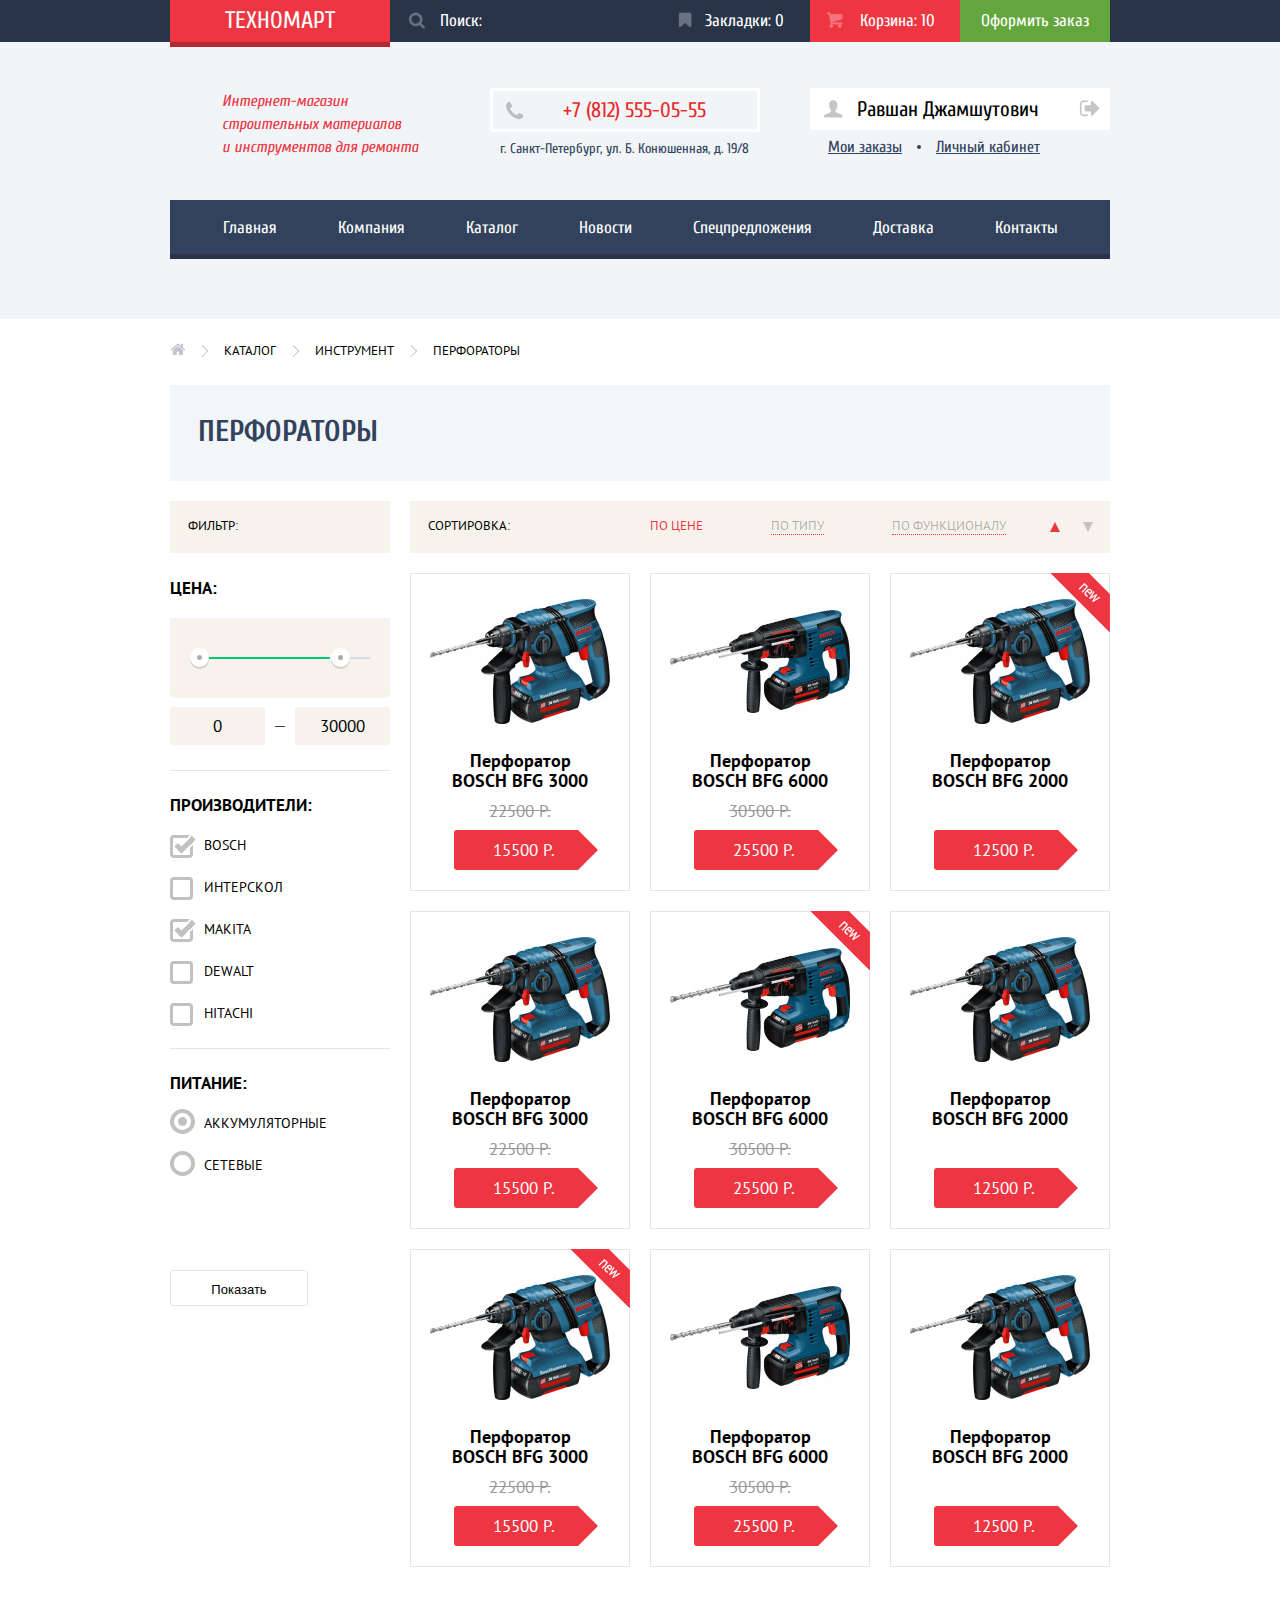
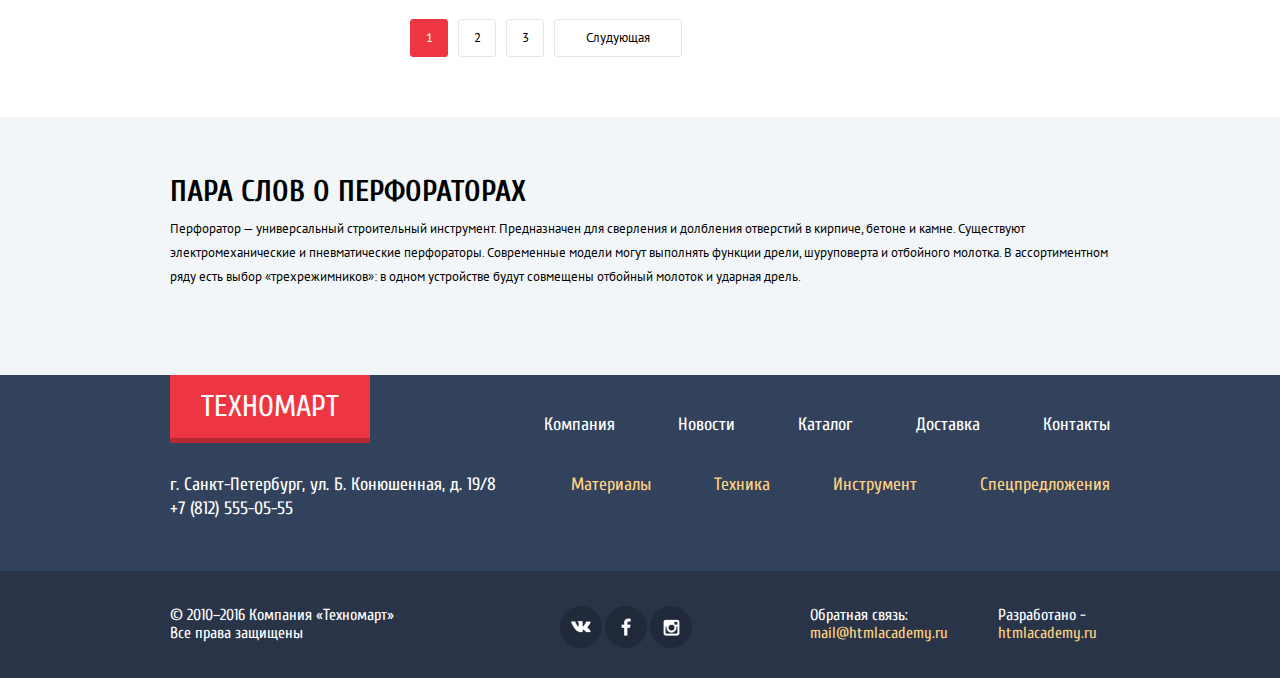
==== catalog.html @ f6829535 "Декоративные элементы личного проекта" ====
<!DOCTYPE html>
<html lang="ru">
<head>
  <meta charset="UTF-8">
  <title>HTML Academy: Техномарт</title>
  <link href="https://fonts.googleapis.com/css?family=Cuprum:400,400i|PT+Sans:400,700&amp;subset=cyrillic" rel="stylesheet">
  <link rel="stylesheet" href="css/normalize.css">
  <link rel="stylesheet" href="css/style.css">
</head>
<body>
<header>
  <section class="header-top">
    <div class="container clearfix">
      <a href="#" class="logo header-logo">Техномарт</a>
      <form class="header-search">
        <input type="text" class="header-search-input" id="search" placeholder="Поиск:"><label for="search"></label>
      </form>
      <div class="header-top-wrapper">
        <a href="#" class="header-bookmarks">Закладки: 0</a>
        <a href="#" class="header-cart full">Корзина: 10</a>
        <a href="#" class="header-order">Оформить заказ</a>
      </div>
    </div>
  </section>
  <section class="header-bottom">
    <div class="container">
      <div class="header-bottom-info clearfix">
        <p class="header-company-description">
          Интернет-магазин строительных материалов<br>и инструментов для ремонта
        </p>
        <div class="header-company-contacts">
          <div class="header-company-phone">+7 (812) 555-05-55</div>
          <small class="header-company-address">г. Санкт-Петербург, ул. Б. Конюшенная, д. 19/8</small>
        </div>
        <div class="header-user active">
          <a href="#" class="header-sign-out">Равшан Джамшутович</a>
          <a href="#" class="header-user-order">Мои заказы</a>
          <a href="#" class="header-user-cabinet">Личный кабинет</a>
        </div>
        <div class="header-sign">
          <a href="#" class="header-sign-in">Войти</a>
          <a href="#" class="header-sign-up">Регистрация</a>
        </div>
      </div>
      <nav class="header-main-navigation">
        <ul>
          <li><a href="#">Главная</a></li>
          <li><a href="#">Компания</a></li>
          <li><a href="#">Каталог</a></li>
          <li><a href="#">Новости</a></li>
          <li><a href="#">Спецпредложения</a></li>
          <li><a href="#">Доставка</a></li>
          <li><a href="#">Контакты</a></li>
        </ul>
      </nav>
    </div>
  </section>
</header>
<main class="page">
  <div class="container">
    <div class="page-breadcrumbs clearfix">
      <span><a href="#"><img src="img/icon-home.png" width="15" height="12" alt="Главная"></a></span>
      <span><a href="#">Каталог</a></span>
      <span><a href="#">Инструмент</a></span>
      <span><a>Перфораторы</a></span>
    </div>
    <h1 class="page-title">Перфораторы</h1>
    <div class="catalog clearfix">
      <div class="catalog-filter">
        <div class="catalog-block-header">
          <span class="catalog-filter-title">Фильтр:</span>
        </div>
        <form>
          <div class="fieldset">
            <div class="fieldset-label">Цена:</div>
            <div class="range">
              <div class="range-left"></div>
              <div class="range-right"></div>
            </div>
            <div class="clearfix">
              <div class="range-value">0</div>
              <div class="range-delimiter"></div>
              <div class="range-value">30000</div>
            </div>
          </div>
          <div class="fieldset">
            <div class="fieldset-label">Производители:</div>
            <ul>
              <li>
                <input type="checkbox" name="company1" id="company1" checked/><label for="company1">BOSCH</label>
              </li>
              <li>
                <input type="checkbox" name="company2" id="company2"/><label for="company2">Интерскол</label>
              </li>
              <li>
                <input type="checkbox" name="company3" id="company3" checked/><label for="company3">Makita</label>
              </li>
              <li>
                <input type="checkbox" name="company4" id="company4"/><label for="company4">DEWALT</label>
              </li>
              <li>
                <input type="checkbox" name="company5" id="company5"/><label for="company5">Hitachi</label>
              </li>
            </ul>
          </div>
          <div class="fieldset">
            <div class="fieldset-label">Питание:</div>
            <ul>
              <li>
                <input type="radio" name="power-supply" id="power1" value="accumulator" checked><label for="power1">Аккумуляторные</label>
              </li>
              <li>
                <input type="radio" name="power-supply" id="power2" value="mains"><label for="power2">Сетевые</label>
              </li>
            </ul>
          </div>
          <button type="submit">Показать</button>
        </form>
      </div>
      <div class="catalog-items">
        <div class="catalog-sort catalog-block-header clearfix">
          <div class="catalog-sort-title">Сортировка:</div>
          <div class="catalog-sort-type">
            <a class="current">По цене</a>
            <a href="#">По типу</a>
            <a href="#">По функционалу</a>
          </div>
          <div class="catalog-sort-order">
            <a class="current">По возрастанию</a>
            <a href="#">По убыванию"</a>
          </div>
        </div>
        <div class="catalog-gallery">
          <article class="catalog-item">
            <div class="catalog-item-controls">
              <a href="#" class="catalog-item-buy">Купить</a>
              <a href="#" class="catalog-item-bookmark">В закладки</a>
            </div>
            <div class="catalog-item-image"><img src="img/item-bfg-3000.jpg" width="180" height="160" alt="Перфоратор BOSCH BFG 3000"></div>
            <div class="catalog-item-title">Перфоратор BOSCH BFG 3000</div>
            <div class="catalog-item-old-price">22500 Р.</div>
            <div class="catalog-item-price">15500 Р.</div>
          </article>
          <article class="catalog-item">
            <div class="catalog-item-controls">
              <a href="#" class="catalog-item-buy">Купить</a>
              <a href="#" class="catalog-item-bookmark">В закладки</a>
            </div>
            <div class="catalog-item-image"><img src="img/item-bfg-6000.jpg" width="180" height="160" alt="Перфоратор BOSCH BFG 6000"></div>
            <div class="catalog-item-title">Перфоратор BOSCH BFG 6000</div>
            <div class="catalog-item-old-price">30500 Р.</div>
            <div class="catalog-item-price">25500 Р.</div>
          </article>
          <article class="catalog-item flag flag-new">
            <div class="catalog-item-controls">
              <a href="#" class="catalog-item-buy">Купить</a>
              <a href="#" class="catalog-item-bookmark">В закладки</a>
            </div>
            <div class="catalog-item-image"><img src="img/item-bfg-2000.jpg" width="180" height="160" alt="Перфоратор BOSCH BFG 2000"></div>
            <div class="catalog-item-title">Перфоратор BOSCH BFG 2000</div>
            <div class="catalog-item-old-price"></div>
            <div class="catalog-item-price">12500 Р.</div>
          </article>
          <article class="catalog-item">
            <div class="catalog-item-controls">
              <a href="#" class="catalog-item-buy">Купить</a>
              <a href="#" class="catalog-item-bookmark">В закладки</a>
            </div>
            <div class="catalog-item-image"><img src="img/item-bfg-3000.jpg" width="180" height="160" alt="Перфоратор BOSCH BFG 3000"></div>
            <div class="catalog-item-title">Перфоратор BOSCH BFG 3000</div>
            <div class="catalog-item-old-price">22500 Р.</div>
            <div class="catalog-item-price">15500 Р.</div>
          </article>
          <article class="catalog-item flag flag-new">
            <div class="catalog-item-controls">
              <a href="#" class="catalog-item-buy">Купить</a>
              <a href="#" class="catalog-item-bookmark">В закладки</a>
            </div>
            <div class="catalog-item-image"><img src="img/item-bfg-6000.jpg" width="180" height="160" alt="Перфоратор BOSCH BFG 6000"></div>
            <div class="catalog-item-title">Перфоратор BOSCH BFG 6000</div>
            <div class="catalog-item-old-price">30500 Р.</div>
            <div class="catalog-item-price">25500 Р.</div>
          </article>
          <article class="catalog-item">
            <div class="catalog-item-controls">
              <a href="#" class="catalog-item-buy">Купить</a>
              <a href="#" class="catalog-item-bookmark">В закладки</a>
            </div>
            <div class="catalog-item-image"><img src="img/item-bfg-2000.jpg" width="180" height="160" alt="Перфоратор BOSCH BFG 2000"></div>
            <div class="catalog-item-title">Перфоратор BOSCH BFG 2000</div>
            <div class="catalog-item-old-price"></div>
            <div class="catalog-item-price">12500 Р.</div>
          </article>
          <article class="catalog-item flag flag-new">
            <div class="catalog-item-controls">
              <a href="#" class="catalog-item-buy">Купить</a>
              <a href="#" class="catalog-item-bookmark">В закладки</a>
            </div>
            <div class="catalog-item-image"><img src="img/item-bfg-3000.jpg" width="180" height="160" alt="Перфоратор BOSCH BFG 3000"></div>
            <div class="catalog-item-title">Перфоратор BOSCH BFG 3000</div>
            <div class="catalog-item-old-price">22500 Р.</div>
            <div class="catalog-item-price">15500 Р.</div>
          </article>
          <article class="catalog-item">
            <div class="catalog-item-controls">
              <a href="#" class="catalog-item-buy">Купить</a>
              <a href="#" class="catalog-item-bookmark">В закладки</a>
            </div>
            <div class="catalog-item-image"><img src="img/item-bfg-6000.jpg" width="180" height="160" alt="Перфоратор BOSCH BFG 6000"></div>
            <div class="catalog-item-title">Перфоратор BOSCH BFG 6000</div>
            <div class="catalog-item-old-price">30500 Р.</div>
            <div class="catalog-item-price">25500 Р.</div>
          </article>
          <article class="catalog-item">
            <div class="catalog-item-controls">
              <a href="#" class="catalog-item-buy">Купить</a>
              <a href="#" class="catalog-item-bookmark">В закладки</a>
            </div>
            <div class="catalog-item-image"><img src="img/item-bfg-2000.jpg" width="180" height="160" alt="Перфоратор BOSCH BFG 2000"></div>
            <div class="catalog-item-title">Перфоратор BOSCH BFG 2000</div>
            <div class="catalog-item-old-price"></div>
            <div class="catalog-item-price">12500 Р.</div>
          </article>
        </div>
        <div class="catalog-paginator clearfix">
          <a class="current">1</a>
          <a href="#">2</a>
          <a href="#">3</a>
          <a href="#">Слудующая</a>
        </div>
        <div class="dialog catalog-cart">
          <a href="#"><img src="http://placehold.it/21x21" width="21" height="21" alt="Закрыть"></a>
          <span class="dialog-message">Товар добавлен в корзину!</span>
          <div class="dialog-controls">
            <a href="#" class="catalog-cart-order">Оформить заказ</a>
            <a href="#" class="catalog-cart-continue">Продолжить покупки</a>
          </div>
        </div>
      </div>
    </div>
  </div>
  <section class="category">
    <div class="container">
      <h2>Пара слов о перфораторах</h2>
      <p>
        Перфоратор — универсальный строительный инструмент. Предназначен для сверления и долбления отверстий в кирпиче, бетоне и камне.
        Существуют электромеханические и пневматические перфораторы. Современные модели могут выполнять функции дрели, шуруповерта и отбойного молотка. В ассортиментном ряду есть выбор «трехрежимников»: в одном устройстве будут совмещены отбойный молоток и ударная дрель.
      </p>
    </div>
  </section>
</main>
<footer>
  <section class="footer-top">
    <div class="container">
      <div class="footer-row clearfix">
        <a href="#" class="logo footer-logo">Техномарт</a>
        <div class="footer-company-menu">
          <a href="#">Компания</a>
          <a href="#">Новости</a>
          <a href="#">Каталог</a>
          <a href="#">Доставка</a>
          <a href="#">Контакты</a>
        </div>
      </div>
      <div class="clearfix">
        <p class="footer-contacts">
          г. Санкт-Петербург, ул. Б. Конюшенная, д. 19/8<br>
          +7 (812) 555-05-55
        </p>
        <div class="footer-item-menu">
          <a href="#">Материалы</a>
          <a href="#">Техника</a>
          <a href="#">Инструмент</a>
          <a href="#">Спецпредложения</a>
        </div>
      </div>
    </div>
  </section>
  <section class="footer-bottom">
    <div class="container clearfix">
      <p class="footer-company">
        © 2010–2016 Компания «Техномарт»
        Все права защищены
      </p>
      <div class="footer-social clearfix">
        <a class="footer-social-btn footer-social-btn-vk" href="#">Вконтакте</a>
        <a class="footer-social-btn footer-social-btn-fb" href="#">Фейсбук</a>
        <a class="footer-social-btn footer-social-btn-inst" href="#">Инстаграм</a>
      </div>
      <p class="footer-creator-mail">
        Обратная связь:
        <a class="footer-link" href="mailto:mail@htmlacademy.ru">mail@htmlacademy.ru</a>
      </p>
      <p class="footer-creator-address">
        Разработано -
        <a class="footer-link" href="https://htmlacademy.ru">htmlacademy.ru</a>
      </p>
    </div>
  </section>
</footer>
</body>
</html>
---- css/style.css ----
body {
  font-family: "PT Sans", "Arial", sans-serif;
  font-size: 13px;
  line-height: 24px;
  color: #000000;
  min-width: 960px;
}

h1 {
  font-family: "Cuprum", "Arial", sans-serif;
  font-size: 30px;
  line-height: 30px;
  color: rgb(50, 66, 92);
  text-transform: uppercase;
}

h2 {
  font-family: "Cuprum", "Arial", sans-serif;
  font-size: 30px;
  line-height: 24px;
  text-transform: uppercase;
  margin-bottom: 30px;
}

h3 {
  font-family: "Cuprum", "Arial", sans-serif;
  font-size: 36px;
  line-height: 24px;
  text-transform: uppercase;
  margin-bottom: 30px;
}

.clearfix::after {
  content: "";

  display: table;
  clear: both;
}

.container {
  width: 940px;
  margin: 0 auto;
  padding: 0 10px;
}

.base-button {
  font-family: "Cuprum", "Arial", sans-serif;
  font-size: 14px;
  line-height: 18px;
  color: white;
  text-decoration: none;
  text-transform: uppercase;

  display: inline-block;
  padding: 10px 55px;

  background-color: #ee3643;
  border-radius: 3px;
}

.base-button:hover {
  background-color: #ca2c37;
}

.base-button:active {
  background-color: #ba2732;
}

header {
  font-family: "Cuprum", "Arial", sans-serif;
}

.logo {
  float: left;

  color: #fff;

  text-align: center;
  text-decoration: none;
  text-transform: uppercase;

  background-color: #ee3643;
  box-shadow: 0 5px 0 0 #b52933;
}

.logo:hover {
  background-color: #ca2c37;
  box-shadow: 0 5px 0 0 #9a212a;
}

.logo:active {
  background-color: #ba2732;
  box-shadow: 0 5px 0 0 #8e1e26;
}

.header-top {
  background-color: #293449;
}

.header-logo {
  width: 220px;
  height: 42px;
  font-size: 24px;
  line-height: 42px;
}

.header-search {
  position: relative;
  float: left;
  width: 270px;
  padding-left: 50px;
  box-sizing: border-box;
}

.header-search label {
  position: absolute;
  left: 0;
  top: 0;
  display: block;
  width: 50px;
  height: 100%;
}

.header-search label::before {
  content: url("../img/icon-search.png");
  position: absolute;
  left: 18px;
  top: 50%;
  width: 17px;
  height: 17px;
  margin-top: -9px;
  opacity: 0.3;
}

.header-search-input {
  font-family: "Cuprum", "Arial", sans-serif;
  font-size: 17px;
  line-height: 18px;
  color: #000000;
  text-align: left;

  float: left;
  width: 100%;
  padding: 12px 5px 12px 0;
  margin: 0;
  box-sizing: border-box;

  border: none;
  background-color: transparent;
}

.header-search-input::-webkit-input-placeholder { /* Chrome/Opera/Safari */
  color: #ffffff;
}
.header-search-input::-moz-placeholder { /* Firefox 19+ */
  color: #ffffff;
}
.header-search-input:-ms-input-placeholder { /* IE 10+ */
  color: #ffffff;
}

.header-search:hover .header-search-input {
  background-color: #212a3a;
}

.header-search .header-search-input:focus {
  background-color: #ffffff;
  outline: none;
}

.header-search .header-search-input:focus + label {
  background-color: #ffffff;
}

.header-search .header-search-input:focus + label::before {
  content: url("../img/icon-search-red.png");
  opacity: 1;
}

.header-top-wrapper {
  font-size: 0;
  float: right;
  width: 450px;
  text-align: right;
}

.header-top-wrapper a {
  font-size: 17px;
  line-height: 18px;
  color: #ffffff;
  text-align: left;
  text-decoration: none;

  position: relative;

  display: inline-block;
  width: 150px;
  padding: 12px 5px 12px 45px;
  box-sizing: border-box;
  margin: 0;
}

.header-bookmarks::before {
  content: "";
  position: absolute;
  top: 50%;
  left: 18px;
  width: 14px;
  height: 16px;
  margin-top: -9px;
  background: transparent url("../img/icon-bookmark.png") no-repeat;
  opacity: 0.3;
}

.header-top-wrapper a.header-cart {
  padding-left: 50px;
}

.header-cart::before {
  content: "";
  position: absolute;
  top: 50%;
  left: 16px;
  width: 17px;
  height: 16px;
  margin-top: -9px;
  background: transparent url("../img/icon-cart.png") no-repeat;
  opacity: 0.3;
}

.header-cart.full {
  background-color: #ee3643;
}

.header-search:hover,
.header-bookmarks:hover,
.header-cart:hover {
  background-color: #212a3a;
}

.header-search:hover label::before,
.header-bookmarks:hover::before,
.header-cart:hover::before {
  opacity: 1;
}

.header-bookmarks:active,
.header-cart:active {
  opacity: 0.6;
  background-color: #161d29;
}

.header-bookmarks:active::before,
.header-cart:active::before {
  opacity: 0.5;
}

.header-top-wrapper .header-order {
  text-align: center;
  padding-left: 5px;
  background-color: #63a63e;
}

.header-top-wrapper .header-order:hover {
  background-color: #5fbb2d;
}

.header-top-wrapper .header-order:active {
  background-color: #518534;
  color: rgba(255, 255, 255, 0.51);
}

.header-bottom {
  padding-top: 46px;
  padding-bottom: 60px;
  background-color: #f1f5f7;
}

.header-bottom-info {
  margin-bottom: 39px;
}

.header-company-description {
  float: left;
  font-style: italic;
  font-size: 16px;
  line-height: 23px;
  color: #ee3643;
  width: 300px;
  padding-top: 2px;
  padding-left: 52px;
  padding-right: 50px;
  box-sizing: border-box;
  margin: 0 20px 0 0;
}

.header-company-contacts {
  float: left;
  width: 300px;
}

.header-company-phone {
  width: 270px;
  padding: 10px 5px 10px 70px;
  margin-bottom: 5px;
  box-sizing: border-box;
  border: 3px solid #ffffff;
  background: transparent url("../img/icon-phone.png") 12px 10px no-repeat;
  font-size: 21px;
  line-height: 18px;
  color: #e9292a;
}

.header-company-address {
  font-size: 14px;
  line-height: 24px;
  color: #32425c;
  padding-left: 10px;
}

.header-user {
  display: none;
  float: right;
  text-align: left;
}

.header-sign-out {
  position: relative;
  display: block;
  width: 300px;
  margin-bottom: 6px;
  padding: 12px 41px 12px 47px;
  box-sizing: border-box;
  font-size: 21px;
  line-height: 18px;
  text-decoration: none;
  color: #000000;
  background-color: #ffffff;
}

.header-sign-out::before {
  content: url("../img/icon-user.png");
  position: absolute;
  left: 13px;
  top: 50%;
  margin-top: -9px;
  width: 20px;
  height: 18px;
}

.header-sign-out:hover::before {
  content: url("../img/icon-user-blue.png");
}

.header-sign-out:active::before {
  content: url("../img/icon-user.png");
}

.header-sign-out::after {
  content: url("../img/icon-logout.png");
  position: absolute;
  right: 10px;
  top: 50%;
  margin-top: -9px;
  width: 21px;
  height: 17px;
}

.header-sign-out:hover::after {
  content: url("../img/icon-logout-blue.png");
}

.header-sign-out:active::after {
  content: url("../img/icon-logout.png");
}

.header-sign-out:active {
  color: rgba(0, 0, 0, 0.3);
}

.header-sign {
  display: none;
  float: right;
  width: 300px;
  text-align: right;
  font-size: 0;
}

.header-sign a {
  display: inline-block;
  padding-top: 12px;
  padding-bottom: 14px;
  vertical-align: top;
  font-size: 21px;
  line-height: 18px;
  text-decoration: none;
  color: #000000;
  background-color: #ffffff;
}

.header-sign a:hover {
  color: #ee3643;
}

.header-sign a:active {
  color: rgba(0, 0, 0, 0.3);
}

.header-user.active,
.header-sign.active {
  display: block;
}

.header-sign-in {
  position: relative;
  width: 73px;
  padding-left: 48px;
  text-align: left;
}

.header-sign-in::before {
  content: url("../img/icon-login.png");
  position: absolute;
  left: 15px;
  top: 50%;
  margin-top: -9px;
}

.header-sign-in:hover::before {
  content: url("../img/icon-login-blue.png");
}

.header-sign-in:active::before {
  content: url("../img/icon-login.png");
}

.header-sign-up {
  width: 150px;
  margin-left: 10px;
  text-align: center;
}

.header-user-cabinet,
.header-user-order {
  font-size: 16px;
  line-height: 18px;
  color: #32425c;
}

.header-user-order {
  position: relative;
  padding-left: 18px;
  padding-right: 19px;
}

.header-user-order::after {
  content: "";
  position: absolute;
  right: 0;
  top: 50%;
  margin-top: -2px;
  width: 4px;
  height: 4px;
  border-radius: 50%;
  background-color: #32425c;
}

.header-user-cabinet {
  padding-left: 12px;
}

.header-user-cabinet:hover,
.header-user-order:hover {
  color: #ee3643;
}

.header-user-cabinet:active,
.header-user-order:active {
  color: #32425c;
  opacity: 0.3;
}

.header-main-navigation {
  font-size: 0;
  padding-left: 22px;
  background-color: #32425c;
  text-align: left;
  border-bottom: 5px solid #293449
}

.header-main-navigation ul {
  padding:0;
  margin:0;
  list-style: none;
}

.header-main-navigation li {
  display: inline-block;
}

.header-main-navigation a {
  display: block;
  padding: 19px 30px 18px 31px;
  font-size: 17px;
  line-height: 17px;
  text-decoration: none;
  color: #fff;
  vertical-align: top;
}

.header-main-navigation a:hover {
  background-color: #293449;
}

.header-main-navigation a:active {
  background-color: #1d2739;
  opacity: 0.5;
}

.promo {
  padding-top: 60px;
  margin-bottom: 32px;
}

.promo-item {
  float: left;
  width: 256px;
  height: 79px;
  padding: 22px;
  margin-left: 20px;
  margin-bottom: 20px;
}

.promo-item:first-child {
  margin-left: 0;
}

.promo-item span {
  font-family: "Cuprum", "Arial", sans-serif;
  font-size: 24px;
  font-weight: 700;
  line-height: 30px;
  color: #ffffff;
  display: block;
  margin-bottom: 12px;
}

.promo-item a {
  font-family: "Cuprum", "Arial", sans-serif;
  font-size: 14px;
  line-height: 18px;
  color: #ffffff;
  text-transform: uppercase;
  text-decoration: none;
  text-align: center;

  display: inline-block;
  width: 136px;
  padding: 12px 0;

  background-color: rgba(0, 0, 0, 0.1);
  border-radius: 2px;
}

.promo-item a:hover {
  background-color: rgba(0, 0, 0, 0.2);
}

.promo-item a:active {
  background-color: rgba(0, 0, 0, 0.3);
}

.promo-materials {
  background: #f6b22d url("../img/promo-materials.png") 210px center no-repeat;
}

.promo-tools {
  background: #4aafde url("../img/promo-tools.png") 190px center no-repeat;
}

.promo-equipment {
  background: #cc79d1 url("../img/promo-equipment.png") 190px center no-repeat;
}

.promo-discount {
  background: #85d179 url("../img/promo-discount.png") 190px center no-repeat;
}

.promo-delivery {
  background: #f6b22d url("../img/promo-delivery.png") 190px center no-repeat;
}

.flag {
  position: relative;
}

.flag::before {
  content: "";
  position: absolute;
  top: 0;
  right: 0;
  z-index: 10;

  display: block;
  width: 60px;
  height: 59px;
}

.flag-new::before {
  content: url("../img/icon-new.png");
}

.slider {
  float: left;
  position: relative;
}

.slider input[type=radio] {
  display: none;
}

.slide {
  display: none;
  width: 620px;
  height: 266px;
  color: white;
  padding-left: 26px;
  padding-top: 27px;
  box-sizing: border-box;
}

.slide b {
  font-family: "Cuprum", "Arial", sans-serif;
  font-size: 36px;
  line-height: 30px;
  color: #ffffff;
  text-transform: uppercase;
}

.slide span {
  font-size: 18px;
  line-height: 24px;
  color: #ffffff;
  text-transform: none;
}

#slide1 {
  background: url("../img/slide1.jpg") no-repeat 0 0;
}

#slide2 {
  background: url("../img/slide2.jpg") no-repeat 0 0;
}

.slider-controls {
  position: absolute;
  top: 0;
  left: 0;

  width: 100%;
  height: 100%;
  box-sizing: border-box;

  padding: 114px 26px 22px;
}

.slider-controls-row1 {
  margin-bottom: 52px;
}

.slider-controls-row1 img {
  display: block;
}

.slider-controls .slider-left {
  float: left;
  cursor: pointer;
}

.slider-controls .slider-right {
  float: right;
  cursor: pointer;
}

.sllder-controls-row2 .base-button {
  display: inline-block;
  padding: 10px 45px 10px 49px;
  margin-right: 75px;
}

.sllder-controls-row2 .slider-dots {
  display: inline-block;
}

.slider-controls .slider-dots {
  clear: both;
  text-align: center;
}

.slider-controls .slider-dots .slider-btn {
  display: inline-block;
  width: 6px;
  height: 6px;
  margin: 0 3px;
  background-color: #cccccc;
  border: 2px solid white;
  border-radius: 50%;
  box-shadow: 0 0 2px rgba(0, 0, 0, 0.8);
  transition: background-color 0.2s;
  cursor: pointer;
}

#btn-1:checked ~ .slider-controls label[for="btn-1"].slider-btn,
#btn-2:checked ~ .slider-controls label[for="btn-2"].slider-btn {
  background-color: #ee3643;
}

#btn-1:checked ~ .slides #slide1 {
  display: block;
}

#btn-2:checked ~ .slides #slide2 {
  display: block;
}

.section-header {
  height: 90px;
  background-color: #f7f3ec;
  margin-bottom: 20px;
}

.section-header-left {
  float: left;
  padding: 29px;
}

.section-header-left.brand-header {
  padding-left: 25px;
}

.section-header-left h1 {
  margin: 0;
  font-weight: normal;
}

.section-header-right {
  float: right;
  padding: 25px;
}

.section-content {
  font-size: 0;
  margin-left: -20px;
}

.catalog-item {
  position: relative;

  font-size: 17px;
  line-height: 20px;

  display: inline-block;
  width: 220px;
  margin-left: 20px;
  margin-bottom: 20px;
  text-align: center;
  vertical-align: top;

  box-shadow: inset 0 0 0 1px #e5e5e5;
}

.catalog-item-image {
  position: relative;
  width: 220px;
  height: 178px;
}

.catalog-item-image img {
  position: absolute;
  top: 50%;
  left: 50%;
  transform: translate(-50%, -50%);
  display: block;
  max-width: 100%;
}

.catalog-item-title {
  font-size: 18px;
  line-height: 20px;
  font-weight: 700;
  min-height: 40px;
  padding: 0 30px;
  margin-bottom: 10px;
}

.catalog-item-old-price {
  min-height: 20px;
  margin-bottom: 9px;
  color: #999;
  text-decoration: line-through;
}

.catalog-item-price {
  position: relative;
  width: 80px;
  margin: 0 auto 21px 44px;
  padding: 10px 30px;
  color: white;
  background: #ee3643;
  border-radius: 3px;
}

.catalog-item-price:after {
  content: "";
  position: absolute;
  top: 0;
  right: -24px;
  width: 0;
  height: 0;
  border: 20px solid white;
  border-left-color: #ee3643;
}

.catalog-item-controls {
  position: absolute;
  top: 0;
  left: 0;
  width: 220px;
  height: 88px;
  padding: 40px 0;
  background-color: rgba(255, 255, 255, 0.9);
}

.catalog-item-buy,
.catalog-item-bookmark {
  display: block;
  width: 129px;
  margin: 0 auto 7px;
  padding: 7px 0;
  border: 3px solid #63a63e;
  border-bottom-color: #367315;
  background-color: #63a63e;
  color: white;
  font-size: 14px;
  font-weight: normal;
  font-family: "Cuprum", "Arial", sans-serif;
  line-height: 18px;
  text-decoration: none;
  text-transform: uppercase;
  border-radius: 3px;
}

.catalog-item-bookmark {
  color: #32425c;
  background: white;
  border-bottom-color: #63a63e;
}

.catalog-item-controls {
  display: none;
}

.catalog-item:hover {
  box-shadow: 0 10px 25px 0 rgba(41, 52, 73, 0.5);
}

.catalog-item:hover .catalog-item-controls {
  display: block;
}

.catalog-item:hover .catalog-item-image img {
  display: none;
}

.brands {
  padding-bottom: 66px;
}

.brand {
  position: relative;
  display: inline-block;
  width: 220px;
  height: 145px;
  margin-left: 20px;
  margin-bottom: 20px;
  vertical-align: top;

  box-shadow:
    inset 0 0 0 1px #e5e5e5,
    inset 0 2px 0 0 #fdfdfd;
}

.brand:hover {
  border: none;
  box-shadow: 0 10px 25px 0 rgba(41, 52, 73, 0.5);
}

.brand:active {
  border: none;
  opacity: 0.3;
  box-shadow: 0 4px 10px 0 rgba(41, 52, 73, 0.5);
}

.brand img {
  display: block;
  position: absolute;
  top: 50%;
  left: 50%;
  transform: translate(-50%, -50%);
}

.services {
  padding-top: 64px;
  background-color: #f2f6f8;
}

.services h2,
.services h3 {
  margin: 0 0 33px 0;
}

.services-motto {
  width: 400px;
  margin-bottom: 68px;
}

.services-list {
  position: relative;
  float: left;
  width: 240px;
  margin: 0;
  padding: 0;
  list-style: none;
}

.services-list::after {
  content: url("../img/srv-vert-grad.png");
  position: absolute;
  width: 10px;
  height: 272px;
  top: -43px;
  right: 0;
}

.services-list li {
  font-family: "Cuprum", "Arial", sans-serif;
  font-size: 21px;
  font-weight: 700;
  line-height: 30px;
}

.services-list a,
.services-list span {
  color: #ffffff;
  text-decoration: none;

  display: block;
  padding-left: 23px;
  padding-top: 16px;
  padding-bottom: 16px;

  background-color: #32425c;
  box-shadow:
    inset 0 1px 0 0 #405069,
    inset 0 -1px 0 0 #293449;
}

.services-list a:hover {
  background-color: #293449;
}

.services-list li.active span {
  color: #32425c;

  background-color: #ffffff;
  box-shadow: none;
}

.services-item {
  float: right;
  width: 620px;
  min-height: 286px;
  background: url("../img/truck.png") right bottom no-repeat;
}

.services-item p {
  width: 280px;
}

.company {
  padding-top: 78px;
  padding-bottom: 86px;
}

.company h2,
.company h3 {
  margin: 0 0 33px 0;
}

.company-info {
  float: left;
  width: 620px;
  margin-right: 20px;
}

.company-info > p {
  width: 540px;
}

.company-info-delivery {
  margin-bottom: 36px;
}

.company-info-delivery ul {
  font-family: "Cuprum", "Arial", sans-serif;
  font-size: 18px;
  line-height: 20px;
  padding: 5px 0 0 0;
  margin: 0;
  list-style: none;
}

.company-info-delivery li {
  position: relative;
  padding-left: 36px;
  margin-bottom: 18px;
}

.company-info-delivery li::before {
  content: "";
  position: absolute;
  top: 50%;
  left: 0;
  margin-top: -1px;

  display: block;
  width: 25px;
  height: 2px;
  background-color: #fb565a;
}

.company-contacts {
  float: right;
  width: 300px;
}

.company-map {
  margin-bottom: 36px;
}

.company-map img {
  display: block;
  width: 300px;
  height: 158px;
}

.company-form {
  display: none;
}

.company-map-popup {
  display: none;
}

.page {
  padding-top: 23px;
}

.page-breadcrumbs {
  margin-bottom: 25px;
  background: #ffffff;
}

.page-breadcrumbs span {
  position: relative;
  float: left;
  padding-right: 24px;
  margin-right: 15px;
  line-height: 18px;
  text-transform: uppercase;
  text-decoration: none;
}

.page-breadcrumbs a {
  color: #000000;
  text-decoration: none;
}

.page-breadcrumbs span:not(:last-child)::before {
  content: url("../img/icon-br-right.png");
  position: absolute;
  right: 0;
  top: 50%;
  margin-top: -7px;
  width: 8px;
  height: 12px;
}

.page-title {
  padding-left: 28px;
  padding-top: 32px;
  padding-bottom: 34px;
  background-color: #f2f6f8;
}

.catalog {
  margin-top: 20px;
}

.catalog-block-header {
  padding-top: 13px;
  padding-bottom: 15px;
  background-color: #f7f3ec;
  margin-bottom: 20px;
  text-transform: uppercase;
}

.catalog-filter {
  float: left;
  width: 220px;
}

.catalog-filter-title {
  display: inline-block;
  padding-left: 18px;
}

.catalog-filter .fieldset {
  padding-bottom: 25px;
  margin-bottom: 19px;
  border-bottom: 1px solid #e5e5e5;
}

.catalog-filter .fieldset:last-of-type {
  margin-bottom: 70px;
  border-bottom: none;
}

.catalog-filter .fieldset-label {
  font-size: 17px;
  line-height: 30px;
  text-transform: uppercase;
  font-weight: 700;
  margin-bottom: 15px;
}

.catalog-filter .range {
  position: relative;
  height: 80px;
  background-color: #f7f3ec;
  border-radius: 0 0 5px 5px;
  margin-bottom: 9px;
}

.catalog-filter .range-left::before {
  content: "";
  position: absolute;
  top: 50%;
  left: 20px;
  margin-top: -1px;
  width: 140px;
  height: 2px;
  background-color: #00ca74;
}

.catalog-filter .range-right::before {
  content: "";
  position: absolute;
  top: 50%;
  right: 20px;
  margin-top: -1px;
  width: 30px;
  height: 2px;
  background-color: #d7dcde;
}

.catalog-filter .range-left::after,
.catalog-filter .range-right::after {
  content: "";
  position: absolute;
  top: 50%;
  margin-top: -10px;
  width: 5px;
  height: 5px;
  background-color: #ababab;
  border: 7px solid #ffffff;
  border-radius: 50%;
  box-shadow: 0 2px 0 0 rgba(0, 0, 0, 0.14);
  cursor: pointer;
}

.catalog-filter .range-left::after {
  left: 20px;
}

.catalog-filter .range-right::after {
  right: 40px;
}

.catalog-filter .range-value {
  width: 95px;
  height: 38px;
  line-height: 38px;
  font-size: 17px;
  text-align: center;
  background-color: #f7f3ec;
  border-radius: 3px;
}

.catalog-filter .range-value:first-of-type {
  float: left;
}

.catalog-filter .range-value:last-of-type {
  float: right;
}

.catalog-filter .range-delimiter {
  position: relative;
  float: left;
  width: 30px;
  height: 38px;
}

.catalog-filter .range-delimiter::before {
  content: "";
  position: absolute;
  left: 10px;
  top: 50%;
  width: 10px;
  height: 1px;
  background-color: #444444;
}

.catalog-filter label {
  position: relative;
  display: inline-block;
  padding-left: 34px;
  padding-right: 5px;
}

.catalog-filter ul {
  margin: 0;
  padding: 0;
  list-style: none;
  font-size: 14px;
  line-height: 20px;
  text-transform: uppercase;
}

.catalog-filter li:not(:last-child) {
  margin-bottom: 22px;
}

.catalog-filter input[type="radio"],
.catalog-filter input[type="checkbox"]  {
  display: none;
}

.catalog-filter label::before {
  content: "";
  position: absolute;
  top: 0;
  left: 0;
  display: block;
}

.catalog-filter input[type="radio"] + label::before {
  left: 4px;
  width: 9px;
  height: 9px;
  border: 4px solid #ffffff;
  border-radius: 50%;
  box-shadow: 0 0 0 4px #c1c1c1;
}

.catalog-filter input[type="radio"]:checked + label::before {
  background-color: #c1c1c1;
}

.catalog-filter input[type="radio"] + label:hover::before {
  box-shadow: 0 0 0 4px #b5b5b5;
}

.catalog-filter input[type="radio"]:checked label:hover::before {
  background-color: #b5b5b5;
}

.catalog-filter input:disabled + label {
  color: rgba(0, 0, 0, 0.4);
}

.catalog-filter input[type="radio"]:disabled + label::before,
.catalog-filter input[type="radio"]:disabled + label:hover::before {
  box-shadow: 0 0 0 4px #e9e9e9;
  background-color: #e9e9e9;
}

.catalog-filter input[type="checkbox"] + label::before {
  width: 17px;
  height: 17px;
  border: 3px solid #c1c1c1;
  border-radius: 4px;
}

.catalog-filter input[type="checkbox"]:checked + label::after {
  content: "";
  position: absolute;
  left: 5px;
  top: 50%;
  margin-top: -7px;
  width: 15px;
  height: 5px;
  background-color: transparent;
  box-shadow:
    0 2px 0 0 #ffffff,
    inset 0 -2px 0 0 #ffffff;
  border-bottom: 5px solid #c1c1c1;
  border-left: 5px solid #c1c1c1;
  transform: rotate(-45deg);
}

.catalog-filter input[type="checkbox"] + label:hover::before {
  border-color: #b5b5b5;
}

.catalog-filter input[type="checkbox"]:checked + label:hover::after {
  border-color: #b5b5b5;
}

.catalog-filter input[type="checkbox"]:disabled + label::before,
.catalog-filter input[type="checkbox"]:disabled:checked + label::after,
.catalog-filter input[type="checkbox"]:disabled + label:hover::before,
.catalog-filter input[type="checkbox"]:disabled:checked + label:hover::after {
  border-color: #e9e9e9;
}

.catalog-filter button {
  width: 138px;
  height: 36px;
  line-height: 36px;
  text-align: center;
  border: 1px solid #e5e5e5;
  border-radius: 3px;
  background-color: #ffffff;
}

.catalog-filter button:hover {
  border-color: #bdc6ca;
}

.catalog-filter button:active {
  border-color: #ee3643;
  outline: none;
}

.catalog-filter button:focus {
  outline: none;
}

.catalog-items {
  float: right;
  width: 700px;
}

.catalog-sort-title {
  float: left;
  padding-left: 18px;
  width: 222px;
}
.catalog-sort-type {
  float: left;
  width: 380px;
}

.catalog-sort-type a {
  margin-right: 65px;
  color: rgba(0, 0, 0, 0.3);
  text-decoration: none;
  border-bottom: 1px dotted #ee3643;
}

.catalog-sort-type a:last-child {
  margin-right: 0;
}

.catalog-sort-type a:not(.current):hover {
  color: #000000;
  border-bottom: 1px solid #ee3643;
}

.catalog-sort-type a:not(.current):active {
  color: #ee3643;
  border-bottom: none;
}

.catalog-sort-type a.current {
  color: #ee3643;
  border-bottom: none;
}

.catalog-sort-order {
  float: right;
  width: 80px;
}

.catalog-sort-order a {
  position: relative;
  display: inline-block;
  width: 10px;
  height: 10px;
  margin-left: 20px;
  vertical-align: middle;
  text-align: left;
  font-size: 0;
}

.catalog-sort-order a:first-child::before {
  content: "";
  position: absolute;
  width: 0;
  height: 0;
  border-style: solid;
  border-width: 0 5px 10px 5px;
  border-color: #c6c2bd transparent;
}

.catalog-sort-order a:last-child::before {
  content: "";
  position: absolute;
  width: 0;
  height: 0;
  border-style: solid;
  border-width: 10px 5px 0 5px;
  border-color: #c6c2bd transparent;
}

.catalog-sort-order a:not(.current):hover::before {
  border-color: #000000 transparent;
}

.catalog-sort-order a:not(.current):active::before {
  border-color: #ee3643 transparent;
}

.catalog-sort-order a.current::before {
  border-color: #ee3643 transparent;
}

.catalog-gallery {
  font-size: 0;
  margin-bottom: 32px;
  margin-left: -20px;
}

.catalog-item-controls {
  display: none;
}

.catalog-cart {
  display: none;
}

.catalog-paginator a {
  float: left;
  min-width: 36px;
  height: 36px;
  margin-right: 10px;
  text-align: center;
  font-size: 13px;
  line-height: 36px;
  color: #000000;
  text-decoration: none;
  background: #ffffff;
  border: 1px solid #e5e5e5;
  border-radius: 3px;
}

.catalog-paginator a:last-child {
  padding: 0 31px;
}

.catalog-paginator a:not(.current):hover {
  border-color: #bdc6ca;
}

.catalog-paginator a:active {
  border-color: #ee3643;
}

.catalog-paginator .current {
  background: #ee3643;
  color: #ffffff;
  border-color: #ee3643;
}

.page .category h2 {
  margin: 0;
}

.page .category {
  margin-top: 60px;
  padding-top: 63px;
  padding-bottom: 73px;
  background-color: #f2f6f8;
}

footer {
  font-family: "Cuprum", "Arial", sans-serif;
}

.footer-top {
  font-size: 18px;
  line-height: 24px;
  color: #fff;
  background-color: #32425c;
  padding-bottom: 50px;
}

.footer-row {
  margin-bottom: 35px;
}

.footer-logo {
  width: 200px;
  height: 63px;
  font-size: 30px;
  line-height: 64px;
}

.footer-company-menu {
  float: right;
  width: 700px;
  padding-top: 38px;
  text-align: right;
}

.footer-company-menu a {
  display: inline-block;
  margin-left: 58px;
  vertical-align: top;
  text-decoration: none;
  color: #ffffff;
}

.footer-contacts {
  float: left;
  width: 380px;
  margin: 0;
}

.footer-item-menu {
  float: right;
  width: 540px;
  text-align: right;
}

.footer-item-menu a {
  display: inline-block;
  margin-left: 58px;
  vertical-align: top;
  text-decoration: none;
  color: #ffd180;
}

.footer-company-menu a:first-child,
.footer-item-menu a:first-child {
  margin-left: 0;
}

.footer-company-menu a:hover,
.footer-item-menu a:hover {
  text-decoration: underline;
}

.footer-company-menu a:active,
.footer-item-menu a:active {
  opacity: 0.5;
  text-decoration: none;
}

.footer-bottom {
  font-size: 16px;
  line-height: 18px;
  color: #fff;
  background-color: #293449;
  padding-top: 35px;
  padding-bottom: 30px;
}

.footer-bottom p {
  margin-top: 0;
  margin-bottom: 0;
}

.footer-company {
  float: left;
  width: 240px;
  margin-right: 150px;
}

.footer-social {
  float: left;
  width: 150px;
  margin-right: 100px;
  font-size: 0;
}

.footer-social-btn {
  float: left;
  width: 42px;
  height: 42px;
  margin-right: 3px;
  vertical-align: top;
  text-decoration: none;
  border-radius: 50%;
}

.footer-social-btn:last-child {
  margin-right: 0;
}

.footer-social-btn:hover {
  background-color: #ee3643;
}

.footer-social-btn-vk {
  background: #212a3a url("../img/icon-vk.png") no-repeat center;
}

.footer-social-btn-fb {
  background: #212a3a url("../img/icon-facebook.png") no-repeat center;
}

.footer-social-btn-inst {
  background: #212a3a url("../img/icon-instagramm.png") no-repeat center;
}

.footer-creator-mail {
  float: left;
  width: 140px;
  text-align: left;
  margin-right: 20px;
}

.footer-creator-address {
  float: left;
  width: 112px;
  text-align: left;
  padding-left: 28px;
}

.footer-creator-mail a,
.footer-creator-address a {
  color: #ffd180;
  text-decoration: none;
}

.footer-creator-mail a:hover,
.footer-creator-address a:hover {
  color: #ffd180;
  text-decoration: underline;
}

.footer-creator-mail a:active,
.footer-creator-address a:active {
  color: #ee3643;
  text-decoration: none;
}
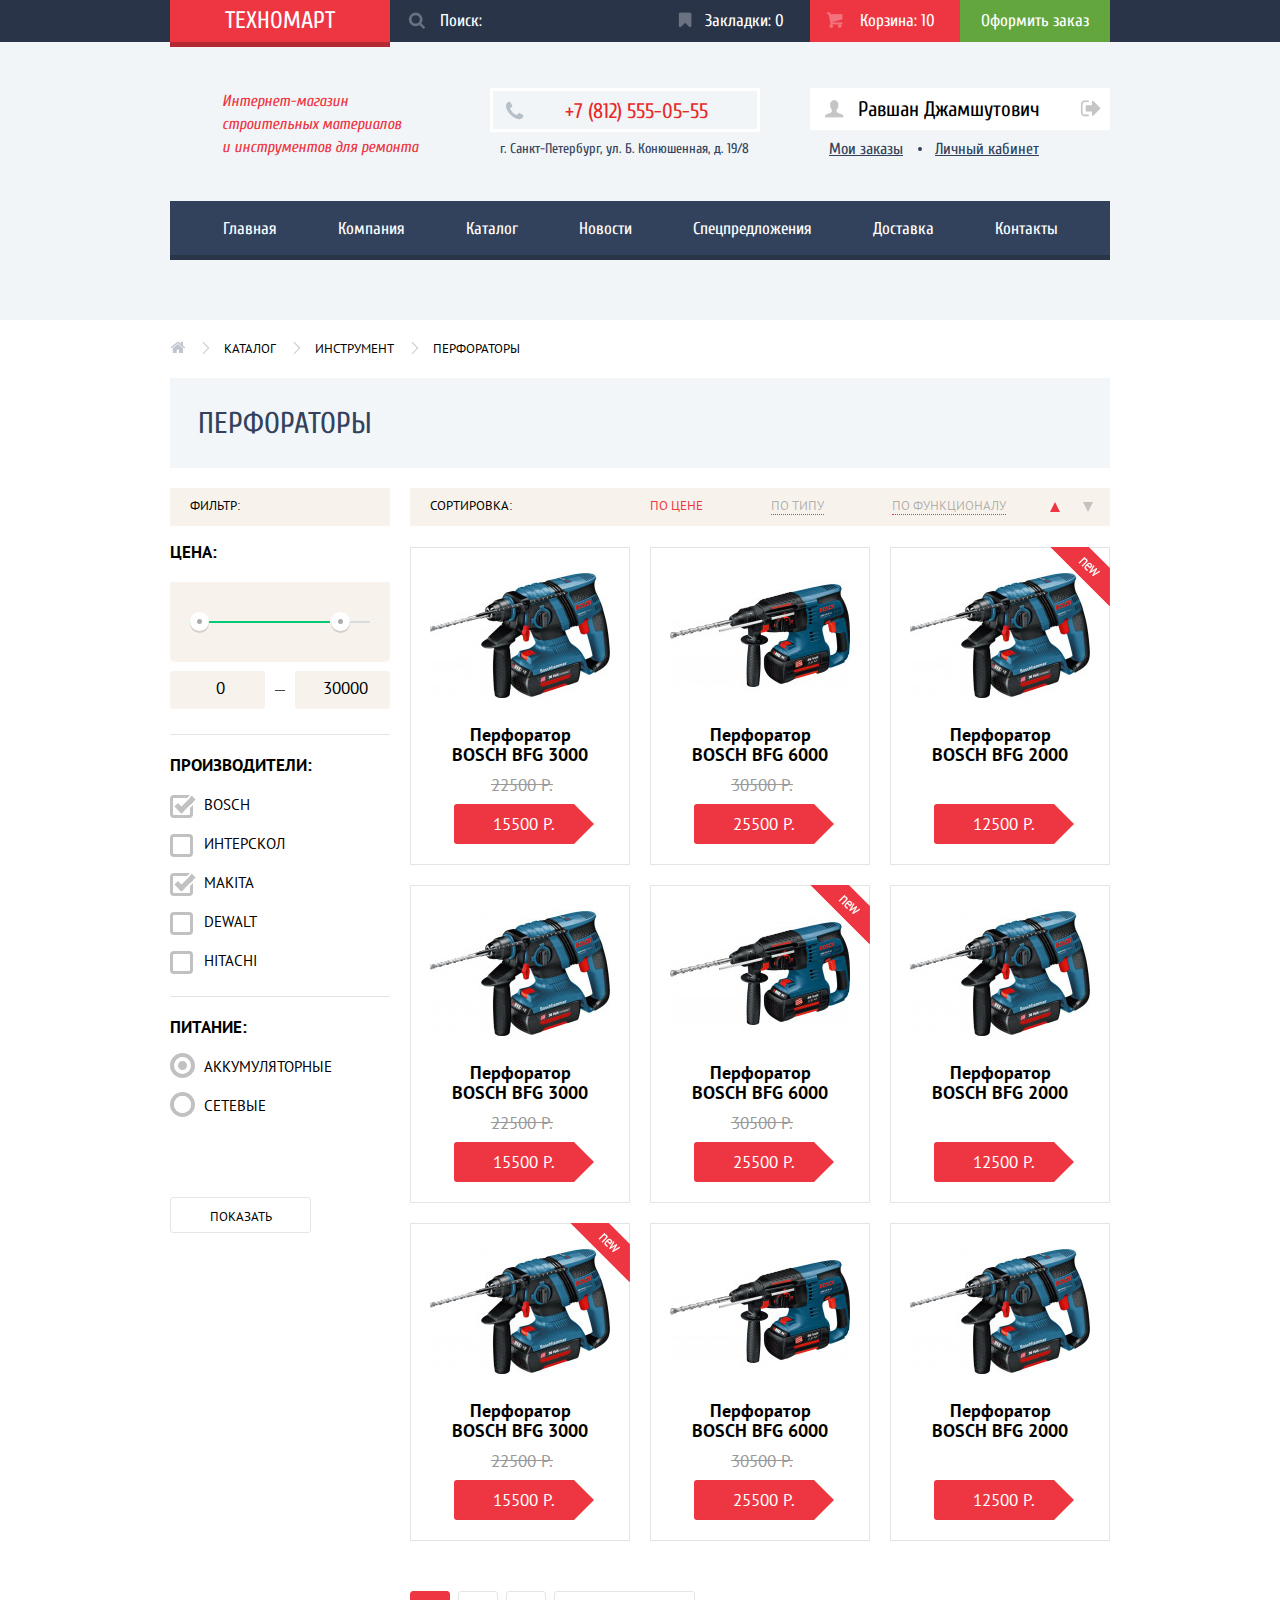
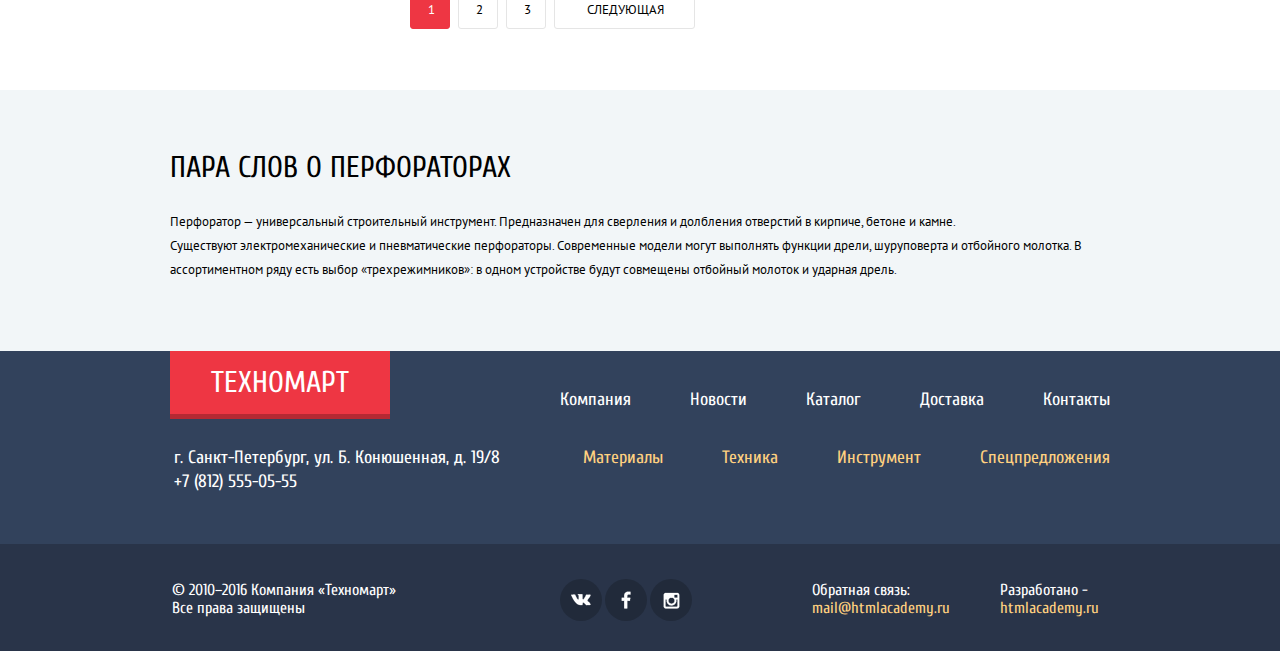
==== commit 80122b46: "Завершение верстки декоративных элементов личного проекта" ====
--- a/catalog.html
+++ b/catalog.html
@@ -226,7 +226,7 @@
           <a class="current">1</a>
           <a href="#">2</a>
           <a href="#">3</a>
-          <a href="#">Слудующая</a>
+          <a href="#">Следующая</a>
         </div>
         <div class="dialog catalog-cart">
           <a href="#"><img src="http://placehold.it/21x21" width="21" height="21" alt="Закрыть"></a>
@@ -243,7 +243,7 @@
     <div class="container">
       <h2>Пара слов о перфораторах</h2>
       <p>
-        Перфоратор — универсальный строительный инструмент. Предназначен для сверления и долбления отверстий в кирпиче, бетоне и камне.
+        Перфоратор — универсальный строительный инструмент. Предназначен для сверления и долбления отверстий в кирпиче, бетоне и камне.<br>
         Существуют электромеханические и пневматические перфораторы. Современные модели могут выполнять функции дрели, шуруповерта и отбойного молотка. В ассортиментном ряду есть выбор «трехрежимников»: в одном устройстве будут совмещены отбойный молоток и ударная дрель.
       </p>
     </div>
--- a/css/style.css
+++ b/css/style.css
@@ -52,7 +52,8 @@
   text-transform: uppercase;
 
   display: inline-block;
-  padding: 10px 55px;
+  padding: 10px 0;
+  box-sizing: border-box;
 
   background-color: #ee3643;
   border-radius: 3px;
@@ -301,7 +302,7 @@
 
 .header-company-phone {
   width: 270px;
-  padding: 10px 5px 10px 70px;
+  padding: 11px 5px 9px 72px;
   margin-bottom: 5px;
   box-sizing: border-box;
   border: 3px solid #ffffff;
@@ -328,8 +329,8 @@
   position: relative;
   display: block;
   width: 300px;
-  margin-bottom: 6px;
-  padding: 12px 41px 12px 47px;
+  margin-bottom: 8px;
+  padding: 12px 41px 12px 48px;
   box-sizing: border-box;
   font-size: 21px;
   line-height: 18px;
@@ -341,7 +342,7 @@
 .header-sign-out::before {
   content: url("../img/icon-user.png");
   position: absolute;
-  left: 13px;
+  left: 14px;
   top: 50%;
   margin-top: -9px;
   width: 20px;
@@ -359,7 +360,7 @@
 .header-sign-out::after {
   content: url("../img/icon-logout.png");
   position: absolute;
-  right: 10px;
+  right: 9px;
   top: 50%;
   margin-top: -9px;
   width: 21px;
@@ -449,7 +450,7 @@
 
 .header-user-order {
   position: relative;
-  padding-left: 18px;
+  padding-left: 19px;
   padding-right: 19px;
 }
 
@@ -466,7 +467,7 @@
 }
 
 .header-user-cabinet {
-  padding-left: 12px;
+  padding-left: 10px;
 }
 
 .header-user-cabinet:hover,
@@ -483,6 +484,7 @@
 .header-main-navigation {
   font-size: 0;
   padding-left: 22px;
+  padding-right: 22px;
   background-color: #32425c;
   text-align: left;
   border-bottom: 5px solid #293449
@@ -524,11 +526,12 @@
 
 .promo-item {
   float: left;
-  width: 256px;
-  height: 79px;
-  padding: 22px;
+  width: 300px;
+  min-height: 123px;
+  padding: 20px 22px 22px 23px;
   margin-left: 20px;
   margin-bottom: 20px;
+  box-sizing: border-box;
 }
 
 .promo-item:first-child {
@@ -548,15 +551,16 @@
 .promo-item a {
   font-family: "Cuprum", "Arial", sans-serif;
   font-size: 14px;
-  line-height: 18px;
+  line-height: 38px;
   color: #ffffff;
   text-transform: uppercase;
   text-decoration: none;
   text-align: center;
 
   display: inline-block;
-  width: 136px;
-  padding: 12px 0;
+  width: 135px;
+  margin-left: 2px;
+  box-sizing: border-box;
 
   background-color: rgba(0, 0, 0, 0.1);
   border-radius: 2px;
@@ -571,23 +575,23 @@
 }
 
 .promo-materials {
-  background: #f6b22d url("../img/promo-materials.png") 210px center no-repeat;
+  background: #f6b22d url("../img/promo-materials.png") 214px center no-repeat;
 }
 
 .promo-tools {
-  background: #4aafde url("../img/promo-tools.png") 190px center no-repeat;
+  background: #4aafde url("../img/promo-tools.png") 198px center no-repeat;
 }
 
 .promo-equipment {
-  background: #cc79d1 url("../img/promo-equipment.png") 190px center no-repeat;
+  background: #cc79d1 url("../img/promo-equipment.png") 192px center no-repeat;
 }
 
 .promo-discount {
-  background: #85d179 url("../img/promo-discount.png") 190px center no-repeat;
+  background: #85d179 url("../img/promo-discount.png") 196px center no-repeat;
 }
 
 .promo-delivery {
-  background: #f6b22d url("../img/promo-delivery.png") 190px center no-repeat;
+  background: #f6b22d url("../img/promo-delivery.png") 192px center no-repeat;
 }
 
 .flag {
@@ -625,7 +629,7 @@
   height: 266px;
   color: white;
   padding-left: 26px;
-  padding-top: 27px;
+  padding-top: 26px;
   box-sizing: border-box;
 }
 
@@ -661,7 +665,7 @@
   height: 100%;
   box-sizing: border-box;
 
-  padding: 114px 26px 22px;
+  padding: 114px 19px 22px 26px;
 }
 
 .slider-controls-row1 {
@@ -685,7 +689,7 @@
 .sllder-controls-row2 .base-button {
   display: inline-block;
   padding: 10px 45px 10px 49px;
-  margin-right: 75px;
+  margin-right: 70px;
 }
 
 .sllder-controls-row2 .slider-dots {
@@ -745,7 +749,12 @@
 
 .section-header-right {
   float: right;
-  padding: 25px;
+  padding: 25px 23px 25px 25px;
+}
+
+.section-header-right .base-button {
+  width: 253px;
+  text-align: center;
 }
 
 .section-content {
@@ -796,6 +805,7 @@
 .catalog-item-old-price {
   min-height: 20px;
   margin-bottom: 9px;
+  padding-left: 4px;
   color: #999;
   text-decoration: line-through;
 }
@@ -814,7 +824,7 @@
   content: "";
   position: absolute;
   top: 0;
-  right: -24px;
+  right: -20px;
   width: 0;
   height: 0;
   border: 20px solid white;
@@ -873,7 +883,7 @@
 }
 
 .brands {
-  padding-bottom: 66px;
+  padding-bottom: 64px;
 }
 
 .brand {
@@ -910,13 +920,18 @@
 }
 
 .services {
-  padding-top: 64px;
+  padding-top: 68px;
   background-color: #f2f6f8;
 }
 
-.services h2,
+.services h2 {
+  margin: 0 0 28px 0;
+  font-weight: normal;
+}
+
 .services h3 {
-  margin: 0 0 33px 0;
+  margin: 0 0 31px 0;
+  font-weight: normal;
 }
 
 .services-motto {
@@ -979,8 +994,9 @@
 .services-item {
   float: right;
   width: 620px;
-  min-height: 286px;
-  background: url("../img/truck.png") right bottom no-repeat;
+  min-height: 280px;
+  padding-top: 5px;
+  background: url("../img/truck.png") right 25px no-repeat;
 }
 
 .services-item p {
@@ -988,13 +1004,14 @@
 }
 
 .company {
-  padding-top: 78px;
+  padding-top: 83px;
   padding-bottom: 86px;
 }
 
 .company h2,
 .company h3 {
-  margin: 0 0 33px 0;
+  margin: 0 0 28px 0;
+  font-weight: normal;
 }
 
 .company-info {
@@ -1005,17 +1022,36 @@
 
 .company-info > p {
   width: 540px;
+  margin-bottom: 24px;
+}
+
+.company-info .base-button {
+  width: 220px;
+  padding-left: 41px;
+}
+
+.company-contacts > p {
+  margin-bottom: 32px;
+}
+
+.company-contacts .base-button {
+  width: 300px;
+  padding-left: 64px;
 }
 
 .company-info-delivery {
-  margin-bottom: 36px;
+  margin-bottom: 38px;
+}
+
+.company-info-delivery > p {
+  margin-bottom: 21px;
 }
 
 .company-info-delivery ul {
   font-family: "Cuprum", "Arial", sans-serif;
   font-size: 18px;
-  line-height: 20px;
-  padding: 5px 0 0 0;
+  line-height: 21px;
+  padding-left: 1px;
   margin: 0;
   list-style: none;
 }
@@ -1045,7 +1081,7 @@
 }
 
 .company-map {
-  margin-bottom: 36px;
+  margin-bottom: 40px;
 }
 
 .company-map img {
@@ -1063,11 +1099,11 @@
 }
 
 .page {
-  padding-top: 23px;
+  padding-top: 20px;
 }
 
 .page-breadcrumbs {
-  margin-bottom: 25px;
+  margin-bottom: 20px;
   background: #ffffff;
 }
 
@@ -1091,27 +1127,31 @@
   position: absolute;
   right: 0;
   top: 50%;
-  margin-top: -7px;
-  width: 8px;
+  margin-top: -8px;
+  width: 7px;
   height: 12px;
 }
 
 .page-title {
   padding-left: 28px;
-  padding-top: 32px;
-  padding-bottom: 34px;
+  padding-top: 31px;
+  padding-bottom: 29px;
+  margin: 0 0 20px 0;
+  font-weight: normal;
   background-color: #f2f6f8;
 }
 
 .catalog {
-  margin-top: 20px;
+  /*margin-top: 20px;*/
+  padding-bottom: 61px;
 }
 
 .catalog-block-header {
-  padding-top: 13px;
-  padding-bottom: 15px;
+  padding-top: 6px;
+  padding-bottom: 8px;
+  padding-left: 2px;
   background-color: #f7f3ec;
-  margin-bottom: 20px;
+  margin-bottom: 11px;
   text-transform: uppercase;
 }
 
@@ -1127,12 +1167,12 @@
 
 .catalog-filter .fieldset {
   padding-bottom: 25px;
-  margin-bottom: 19px;
+  margin-bottom: 15px;
   border-bottom: 1px solid #e5e5e5;
 }
 
 .catalog-filter .fieldset:last-of-type {
-  margin-bottom: 70px;
+  margin-bottom: 56px;
   border-bottom: none;
 }
 
@@ -1200,11 +1240,16 @@
 .catalog-filter .range-value {
   width: 95px;
   height: 38px;
-  line-height: 38px;
   font-size: 17px;
+  line-height: 18px;
   text-align: center;
+  padding-left: 6px;
+  padding-top: 8px;
   background-color: #f7f3ec;
   border-radius: 3px;
+  -webkit-box-sizing: border-box;
+  -moz-box-sizing: border-box;
+  box-sizing: border-box;
 }
 
 .catalog-filter .range-value:first-of-type {
@@ -1243,13 +1288,13 @@
   margin: 0;
   padding: 0;
   list-style: none;
-  font-size: 14px;
+  font-size: 15px;
   line-height: 20px;
   text-transform: uppercase;
 }
 
 .catalog-filter li:not(:last-child) {
-  margin-bottom: 22px;
+  margin-bottom: 19px;
 }
 
 .catalog-filter input[type="radio"],
@@ -1336,10 +1381,13 @@
 }
 
 .catalog-filter button {
-  width: 138px;
-  height: 36px;
+  font-family: "PT Sans", "Arial", sans-serif;
+  font-size: 13px;
   line-height: 36px;
   text-align: center;
+  text-transform: uppercase;
+  width: 141px;
+  height: 36px;
   border: 1px solid #e5e5e5;
   border-radius: 3px;
   background-color: #ffffff;
@@ -1366,7 +1414,7 @@
 .catalog-sort-title {
   float: left;
   padding-left: 18px;
-  width: 222px;
+  width: 220px;
 }
 .catalog-sort-type {
   float: left;
@@ -1449,8 +1497,9 @@
 
 .catalog-gallery {
   font-size: 0;
-  margin-bottom: 32px;
+  margin-bottom: 30px;
   margin-left: -20px;
+  margin-top: 21px;
 }
 
 .catalog-item-controls {
@@ -1465,7 +1514,8 @@
   float: left;
   min-width: 36px;
   height: 36px;
-  margin-right: 10px;
+  margin-right: 8px;
+  padding-left: 2px;
   text-align: center;
   font-size: 13px;
   line-height: 36px;
@@ -1474,10 +1524,11 @@
   background: #ffffff;
   border: 1px solid #e5e5e5;
   border-radius: 3px;
+  text-transform: uppercase;
 }
 
 .catalog-paginator a:last-child {
-  padding: 0 31px;
+  padding: 0 30px 0 32px;
 }
 
 .catalog-paginator a:not(.current):hover {
@@ -1494,15 +1545,15 @@
   border-color: #ee3643;
 }
 
+.page .category {
+  padding-top: 66px;
+  padding-bottom: 56px;
+  background-color: #f2f6f8;
+}
+
 .page .category h2 {
-  margin: 0;
-}
-
-.page .category {
-  margin-top: 60px;
-  padding-top: 63px;
-  padding-bottom: 73px;
-  background-color: #f2f6f8;
+  margin: 0 0 30px 0;
+  font-weight: normal;
 }
 
 footer {
@@ -1518,11 +1569,11 @@
 }
 
 .footer-row {
-  margin-bottom: 35px;
+  margin-bottom: 32px;
 }
 
 .footer-logo {
-  width: 200px;
+  width: 220px;
   height: 63px;
   font-size: 30px;
   line-height: 64px;
@@ -1531,15 +1582,18 @@
 .footer-company-menu {
   float: right;
   width: 700px;
-  padding-top: 38px;
+  padding-top: 37px;
   text-align: right;
+  font-size: 0;
 }
 
 .footer-company-menu a {
   display: inline-block;
-  margin-left: 58px;
+  margin-left: 59px;
   vertical-align: top;
   text-decoration: none;
+  font-size: 18px;
+  line-height: 24px;
   color: #ffffff;
 }
 
@@ -1547,19 +1601,23 @@
   float: left;
   width: 380px;
   margin: 0;
+  padding-left: 4px;
 }
 
 .footer-item-menu {
   float: right;
   width: 540px;
+  font-size: 0;
   text-align: right;
 }
 
 .footer-item-menu a {
   display: inline-block;
-  margin-left: 58px;
+  margin-left: 59px;
   vertical-align: top;
   text-decoration: none;
+  font-size: 18px;
+  line-height: 24px;
   color: #ffd180;
 }
 
@@ -1584,7 +1642,7 @@
   line-height: 18px;
   color: #fff;
   background-color: #293449;
-  padding-top: 35px;
+  padding-top: 37px;
   padding-bottom: 30px;
 }
 
@@ -1596,14 +1654,16 @@
 .footer-company {
   float: left;
   width: 240px;
-  margin-right: 150px;
+  margin-right: 148px;
+  padding-left: 2px;
 }
 
 .footer-social {
   float: left;
-  width: 150px;
-  margin-right: 100px;
+  width: 148px;
+  margin-right: 104px;
   font-size: 0;
+  margin-top: -2px;
 }
 
 .footer-social-btn {
@@ -1645,7 +1705,7 @@
 
 .footer-creator-address {
   float: left;
-  width: 112px;
+  width: 110px;
   text-align: left;
   padding-left: 28px;
 }
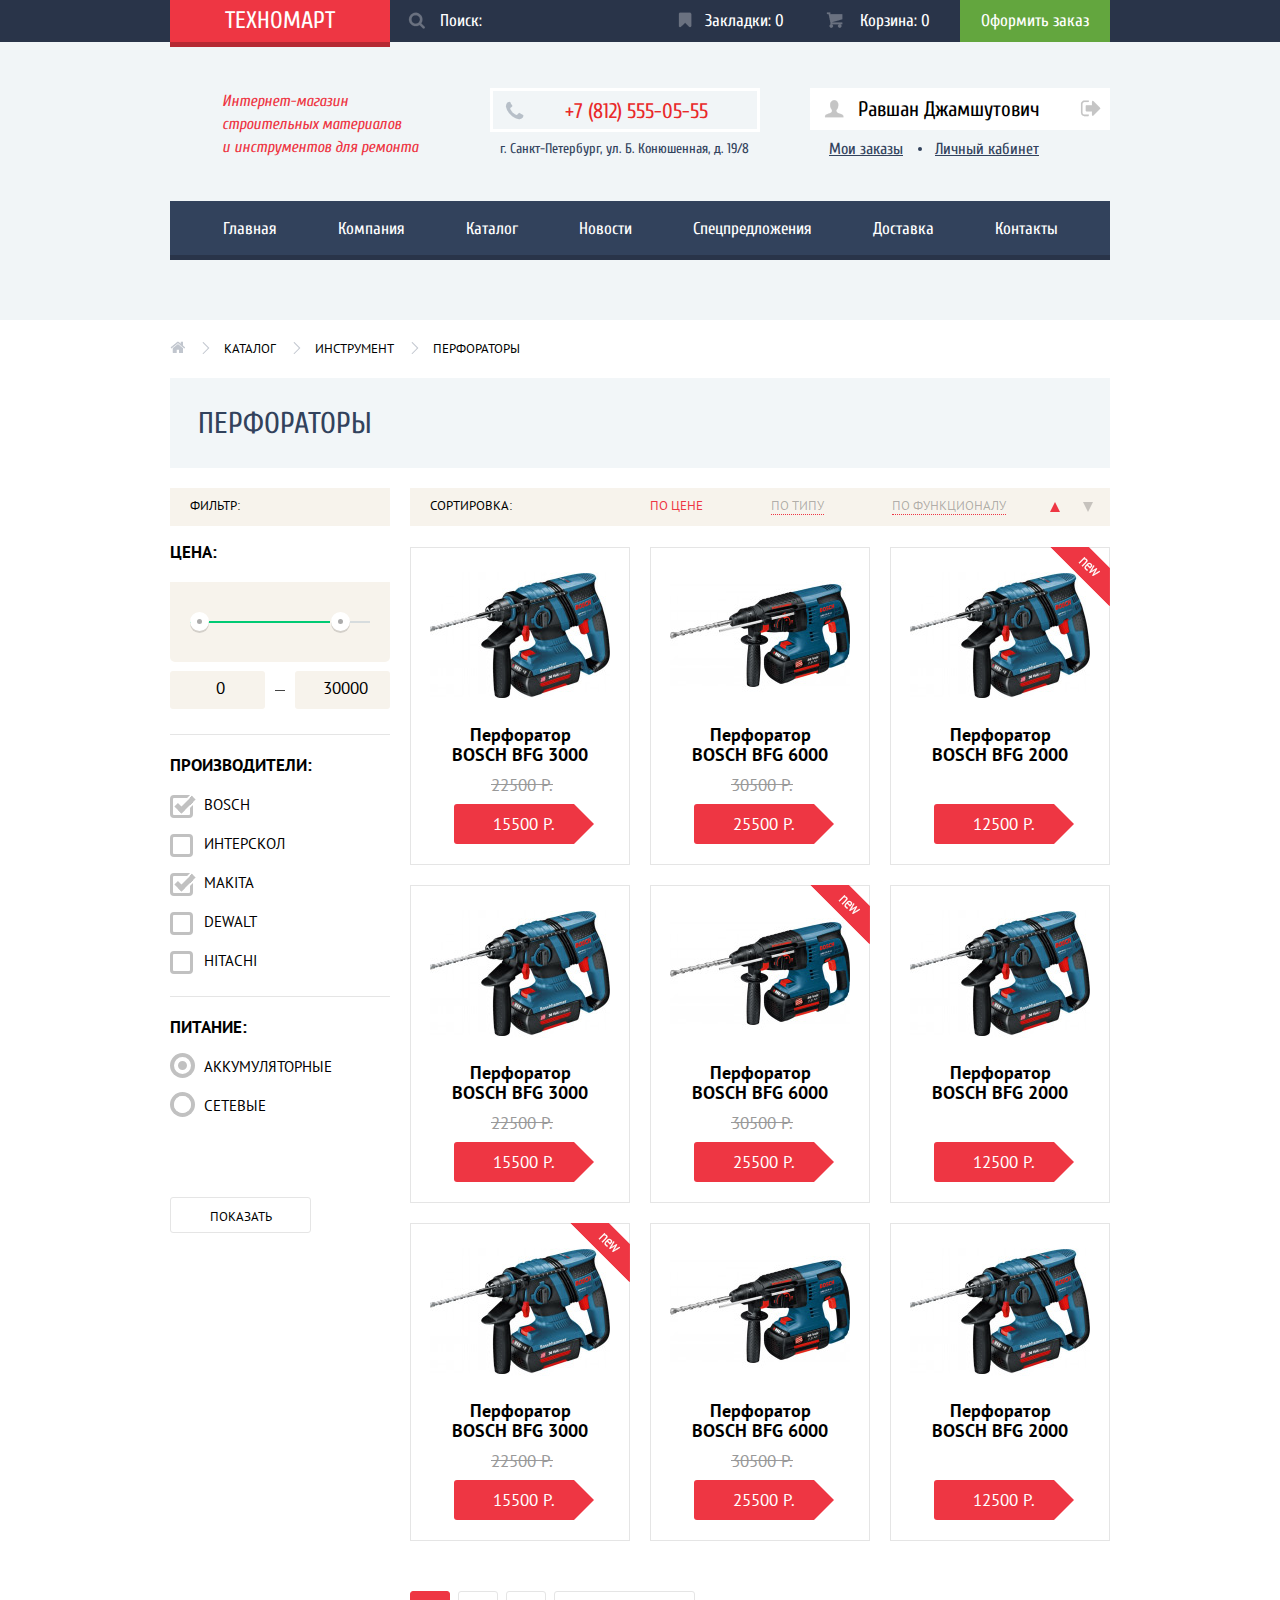
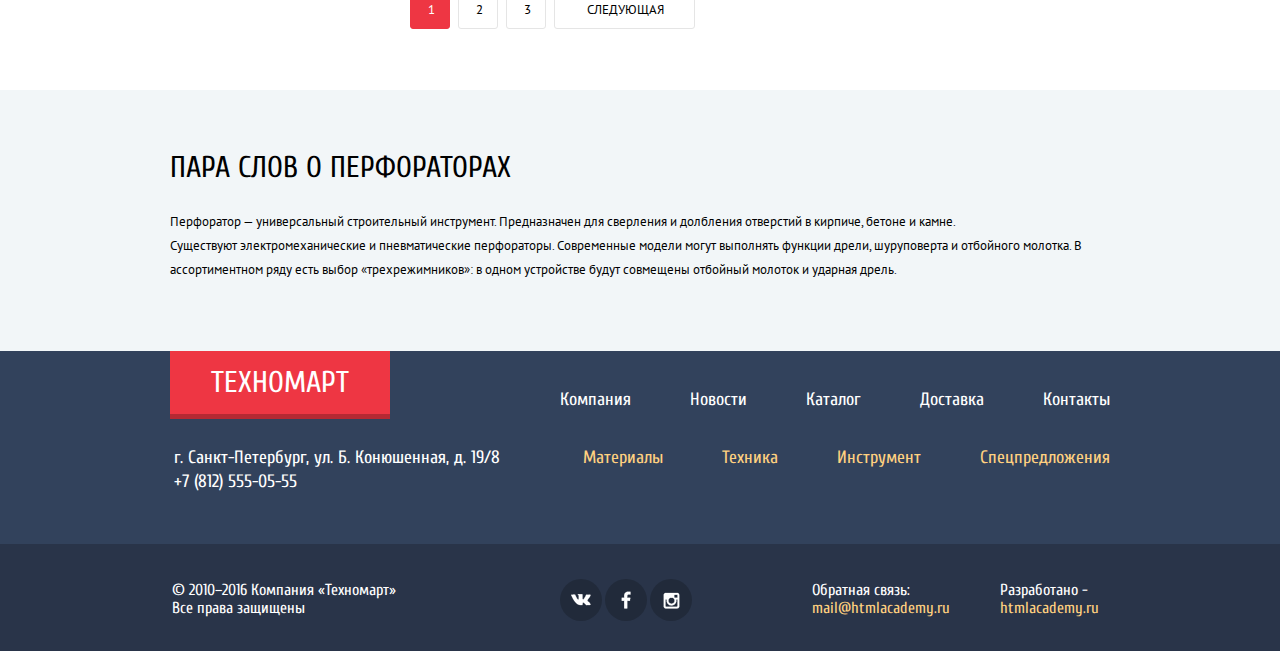
==== commit 75429e09: "Оживить интерактивные элементы в личном проекте" ====
--- a/catalog.html
+++ b/catalog.html
@@ -3,7 +3,7 @@
 <head>
   <meta charset="UTF-8">
   <title>HTML Academy: Техномарт</title>
-  <link href="https://fonts.googleapis.com/css?family=Cuprum:400,400i|PT+Sans:400,700&amp;subset=cyrillic" rel="stylesheet">
+  <link href="https://fonts.googleapis.com/css?family=Cuprum:400,400i%7CPT+Sans:400,700&amp;subset=cyrillic" rel="stylesheet">
   <link rel="stylesheet" href="css/normalize.css">
   <link rel="stylesheet" href="css/style.css">
 </head>
@@ -11,13 +11,13 @@
 <header>
   <section class="header-top">
     <div class="container clearfix">
-      <a href="#" class="logo header-logo">Техномарт</a>
+      <a href="index.html" class="logo header-logo">Техномарт</a>
       <form class="header-search">
         <input type="text" class="header-search-input" id="search" placeholder="Поиск:"><label for="search"></label>
       </form>
       <div class="header-top-wrapper">
-        <a href="#" class="header-bookmarks">Закладки: 0</a>
-        <a href="#" class="header-cart full">Корзина: 10</a>
+        <a href="#" class="header-bookmarks">Закладки: <span class="count">0</span></a>
+        <a href="#" class="header-cart">Корзина: <span class="count">0</span></a>
         <a href="#" class="header-order">Оформить заказ</a>
       </div>
     </div>
@@ -33,7 +33,10 @@
           <small class="header-company-address">г. Санкт-Петербург, ул. Б. Конюшенная, д. 19/8</small>
         </div>
         <div class="header-user active">
-          <a href="#" class="header-sign-out">Равшан Джамшутович</a>
+          <div class="header-user-wrapper">
+            <a href="#" class="header-profile">Равшан Джамшутович</a>
+            <a href="#" class="header-sign-out"></a>
+          </div>
           <a href="#" class="header-user-order">Мои заказы</a>
           <a href="#" class="header-user-cabinet">Личный кабинет</a>
         </div>
@@ -44,9 +47,9 @@
       </div>
       <nav class="header-main-navigation">
         <ul>
-          <li><a href="#">Главная</a></li>
+          <li><a href="index.html">Главная</a></li>
           <li><a href="#">Компания</a></li>
-          <li><a href="#">Каталог</a></li>
+          <li><a href="catalog.html">Каталог</a></li>
           <li><a href="#">Новости</a></li>
           <li><a href="#">Спецпредложения</a></li>
           <li><a href="#">Доставка</a></li>
@@ -70,7 +73,7 @@
         <div class="catalog-block-header">
           <span class="catalog-filter-title">Фильтр:</span>
         </div>
-        <form>
+        <form action="https://echo.htmlacademy.ru" method="post">
           <div class="fieldset">
             <div class="fieldset-label">Цена:</div>
             <div class="range">
@@ -227,14 +230,6 @@
           <a href="#">2</a>
           <a href="#">3</a>
           <a href="#">Следующая</a>
-        </div>
-        <div class="dialog catalog-cart">
-          <a href="#"><img src="http://placehold.it/21x21" width="21" height="21" alt="Закрыть"></a>
-          <span class="dialog-message">Товар добавлен в корзину!</span>
-          <div class="dialog-controls">
-            <a href="#" class="catalog-cart-order">Оформить заказ</a>
-            <a href="#" class="catalog-cart-continue">Продолжить покупки</a>
-          </div>
         </div>
       </div>
     </div>
@@ -253,7 +248,7 @@
   <section class="footer-top">
     <div class="container">
       <div class="footer-row clearfix">
-        <a href="#" class="logo footer-logo">Техномарт</a>
+        <a href="index.html" class="logo footer-logo">Техномарт</a>
         <div class="footer-company-menu">
           <a href="#">Компания</a>
           <a href="#">Новости</a>
@@ -298,5 +293,18 @@
     </div>
   </section>
 </footer>
+<div class="dialog catalog-cart">
+  <button class="dialog-close" type="button" title="Закрыть">Закрыть</button>
+  <div class="dialog-content">
+    <span class="dialog-message">Товар добавлен в корзину!</span>
+  </div>
+  <div class="dialog-controls clearfix">
+    <a href="#" class="base-button catalog-cart-order">Оформить заказ</a>
+    <a href="#" class="base-button catalog-cart-continue">Продолжить покупки</a>
+  </div>
+</div>
+<div class="dialog-overlay"></div>
+<script src="js/common.js"></script>
+<script src="js/items.js"></script>
 </body>
 </html>
--- a/css/style.css
+++ b/css/style.css
@@ -56,6 +56,7 @@
   box-sizing: border-box;
 
   background-color: #ee3643;
+  border: none;
   border-radius: 3px;
 }
 
@@ -229,6 +230,7 @@
   opacity: 0.3;
 }
 
+.header-bookmarks.full,
 .header-cart.full {
   background-color: #ee3643;
 }
@@ -325,58 +327,74 @@
   text-align: left;
 }
 
-.header-sign-out {
-  position: relative;
-  display: block;
+.header-user-wrapper {
   width: 300px;
   margin-bottom: 8px;
-  padding: 12px 41px 12px 48px;
+  font-size: 0;
+  background-color: #ffffff;
+}
+
+.header-user-wrapper .header-profile {
+  position: relative;
+  display: inline-block;
+  vertical-align: middle;
+  width: 259px;
+  padding: 12px 0 12px 48px;
   box-sizing: border-box;
   font-size: 21px;
   line-height: 18px;
   text-decoration: none;
   color: #000000;
-  background-color: #ffffff;
-}
-
-.header-sign-out::before {
-  content: url("../img/icon-user.png");
+}
+
+.header-user-wrapper .header-profile::before {
+  content: "";
   position: absolute;
   left: 14px;
   top: 50%;
   margin-top: -9px;
   width: 20px;
   height: 18px;
-}
-
-.header-sign-out:hover::before {
-  content: url("../img/icon-user-blue.png");
-}
-
-.header-sign-out:active::before {
-  content: url("../img/icon-user.png");
-}
-
-.header-sign-out::after {
-  content: url("../img/icon-logout.png");
+  background: url("../img/icon-user.png") no-repeat;
+}
+
+.header-user-wrapper:hover .header-profile::before {
+  background: url("../img/icon-user-blue.png") no-repeat;
+}
+
+.header-user-wrapper:active .header-profile::before {
+  background: url("../img/icon-user.png") no-repeat;
+}
+
+.header-user-wrapper:active .header-profile {
+  color: rgba(0, 0, 0, 0.3);
+}
+
+.header-user-wrapper .header-sign-out {
+  position: relative;
+  display: inline-block;
+  vertical-align: middle;
+  width: 41px;
+  background-color: #ffffff;
+}
+
+.header-user-wrapper .header-sign-out::after {
+  content: "";
   position: absolute;
   right: 9px;
   top: 50%;
   margin-top: -9px;
   width: 21px;
   height: 17px;
-}
-
-.header-sign-out:hover::after {
-  content: url("../img/icon-logout-blue.png");
-}
-
-.header-sign-out:active::after {
-  content: url("../img/icon-logout.png");
-}
-
-.header-sign-out:active {
-  color: rgba(0, 0, 0, 0.3);
+  background: url("../img/icon-logout.png") no-repeat;
+}
+
+.header-user-wrapper:hover .header-sign-out::after {
+  background: url("../img/icon-logout-blue.png") no-repeat;
+}
+
+.header-user-wrapper:active .header-sign-out::after {
+  background: url("../img/icon-logout.png") no-repeat;
 }
 
 .header-sign {
@@ -420,19 +438,22 @@
 }
 
 .header-sign-in::before {
-  content: url("../img/icon-login.png");
+  content: "";
   position: absolute;
   left: 15px;
   top: 50%;
   margin-top: -9px;
+  width: 20px;
+  height: 17px;
+  background: url("../img/icon-login.png") no-repeat;
 }
 
 .header-sign-in:hover::before {
-  content: url("../img/icon-login-blue.png");
+  background: url("../img/icon-login-blue.png") no-repeat;
 }
 
 .header-sign-in:active::before {
-  content: url("../img/icon-login.png");
+  background: url("../img/icon-login.png") no-repeat;
 }
 
 .header-sign-up {
@@ -668,50 +689,53 @@
   padding: 114px 19px 22px 26px;
 }
 
-.slider-controls-row1 {
+.slider-controls .slider-arrows {
   margin-bottom: 52px;
 }
 
-.slider-controls-row1 img {
+.slider-controls .slider-arrows img {
   display: block;
 }
 
-.slider-controls .slider-left {
+.slider-controls .slider-arrows .slider-left {
   float: left;
   cursor: pointer;
 }
 
-.slider-controls .slider-right {
+.slider-controls .slider-arrows .slider-right {
   float: right;
   cursor: pointer;
 }
 
-.sllder-controls-row2 .base-button {
-  display: inline-block;
-  padding: 10px 45px 10px 49px;
-  margin-right: 70px;
-}
-
-.sllder-controls-row2 .slider-dots {
-  display: inline-block;
-}
-
 .slider-controls .slider-dots {
-  clear: both;
+  display: block;
+  font-size: 0;
   text-align: center;
+  padding-top: 11px;
+  padding-right: 4px;
 }
 
 .slider-controls .slider-dots .slider-btn {
   display: inline-block;
   width: 6px;
   height: 6px;
-  margin: 0 3px;
-  background-color: #cccccc;
-  border: 2px solid white;
+  margin-right: 10px;
+  background-color: #ffffff;
+  border: 2px solid #ffffff;
   border-radius: 50%;
   box-shadow: 0 0 2px rgba(0, 0, 0, 0.8);
-  transition: background-color 0.2s;
   cursor: pointer;
+}
+
+.slider-controls .slider-dots .slider-btn:last-child {
+  margin-right: 0;
+}
+
+.slider-controls .base-button {
+  position: absolute;
+  bottom: 22px;
+  left: 27px;
+  padding: 10px 45px 10px 49px;
 }
 
 #btn-1:checked ~ .slider-controls label[for="btn-1"].slider-btn,
@@ -818,6 +842,7 @@
   color: white;
   background: #ee3643;
   border-radius: 3px;
+  cursor: pointer;
 }
 
 .catalog-item-price:after {
@@ -835,18 +860,20 @@
   position: absolute;
   top: 0;
   left: 0;
+  z-index: 10;
   width: 220px;
   height: 88px;
   padding: 40px 0;
-  background-color: rgba(255, 255, 255, 0.9);
+  background-color: transparent;
 }
 
 .catalog-item-buy,
 .catalog-item-bookmark {
+  position: relative;
   display: block;
   width: 129px;
   margin: 0 auto 7px;
-  padding: 7px 0;
+  padding: 7px 0 7px 4px;
   border: 3px solid #63a63e;
   border-bottom-color: #367315;
   background-color: #63a63e;
@@ -860,11 +887,53 @@
   border-radius: 3px;
 }
 
+.catalog-item-buy::before {
+  content: "";
+  position: absolute;
+  top: 50%;
+  left: 13px;
+  width: 17px;
+  height: 16px;
+  margin-top: -8px;
+  background: url("../img/icon-cart.png");
+  opacity: 0.3;
+}
+
+.catalog-item-buy:hover {
+  border-color: #5fbb2d;
+  border-bottom-color: #367315;
+  background-color: #5fbb2d;
+}
+
+.catalog-item-buy:hover::before {
+  opacity: 1;
+}
+
+.catalog-item-buy:active {
+  border-color: #518534;
+  background-color: #518534;
+}
+
+.catalog-item-buy:active::before {
+  opacity: 1;
+}
+
 .catalog-item-bookmark {
-  color: #32425c;
+  color: rgb(50, 66, 92);
   background: white;
-  border-bottom-color: #63a63e;
-}
+  border-color: #63a63e;
+}
+
+.catalog-item-bookmark:hover {
+  border-color: #32425c;
+}
+
+.catalog-item-bookmark:active {
+  color: rgba(50, 66, 92, 0.3);
+  border-color: #c1c6ce;
+}
+
+
 
 .catalog-item-controls {
   display: none;
@@ -939,6 +1008,10 @@
   margin-bottom: 68px;
 }
 
+.services input[type=radio] {
+  display: none;
+}
+
 .services-list {
   position: relative;
   float: left;
@@ -964,8 +1037,7 @@
   line-height: 30px;
 }
 
-.services-list a,
-.services-list span {
+.services-list label {
   color: #ffffff;
   text-decoration: none;
 
@@ -978,34 +1050,73 @@
   box-shadow:
     inset 0 1px 0 0 #405069,
     inset 0 -1px 0 0 #293449;
-}
-
-.services-list a:hover {
-  background-color: #293449;
-}
-
-.services-list li.active span {
+
+  cursor: pointer;
+}
+
+.services-items {
+  float: right;
+  width: 620px;
+}
+
+.services-item {
+  display: none;
+  min-height: 280px;
+  padding-top: 5px;
+}
+
+#delivery:checked ~ .services-wrapper {
+  background: url("../img/srv-truck.png") right 18% top 25px no-repeat;
+}
+
+#guarantee:checked ~ .services-wrapper {
+  background: url("../img/srv-guarantee.png") right 15% top 3px no-repeat;
+}
+
+#credit:checked ~ .services-wrapper {
+  background: url("../img/srv-credit.png") right 14% top no-repeat;
+}
+
+#delivery:checked ~ .services-wrapper label[for="delivery"],
+#guarantee:checked ~ .services-wrapper label[for="guarantee"],
+#credit:checked ~ .services-wrapper label[for="credit"] {
   color: #32425c;
-
   background-color: #ffffff;
   box-shadow: none;
-}
-
-.services-item {
-  float: right;
-  width: 620px;
-  min-height: 280px;
-  padding-top: 5px;
-  background: url("../img/truck.png") right 25px no-repeat;
-}
-
-.services-item p {
+  cursor: default;
+}
+
+#delivery:checked ~ .services-wrapper .services-item.delivery,
+#guarantee:checked ~ .services-wrapper .services-item.guarantee,
+#credit:checked ~ .services-wrapper .services-item.credit {
+  display: block;
+}
+
+.services-item .base-button {
+  margin-top: 15px;
+  padding-left: 46px;
+  padding-right: 44px;
+}
+
+.services-item.delivery p {
+  width: 278px;
+}
+
+.services-item.guarantee p {
+  width: 378px;
+}
+
+.services-item.credit p {
   width: 280px;
 }
 
 .company {
   padding-top: 83px;
   padding-bottom: 86px;
+}
+
+.company .container {
+  position: relative;
 }
 
 .company h2,
@@ -1035,7 +1146,7 @@
 }
 
 .company-contacts .base-button {
-  width: 300px;
+  width: 100%;
   padding-left: 64px;
 }
 
@@ -1080,22 +1191,40 @@
   width: 300px;
 }
 
+.company-form {
+  display: none;
+}
+
 .company-map {
   margin-bottom: 40px;
+}
+
+.company-map a {
+  display: block;
 }
 
 .company-map img {
   display: block;
   width: 300px;
   height: 158px;
-}
-
-.company-form {
+  cursor: pointer;
+}
+
+.company-map-popup {
+  position: absolute;
+  top: -49px;
+  left: 10px;
+  z-index: 15;
+
   display: none;
-}
-
-.company-map-popup {
-  display: none;
+  width: 940px;
+  height: 446px;
+  box-shadow: 0 0 15px 1px rgba(35, 31, 32, 0.5);
+}
+
+.company-map-popup .dialog-close {
+  /* У yandex карты z-index 2500*/
+  z-index: 3000;
 }
 
 .page {
@@ -1142,7 +1271,6 @@
 }
 
 .catalog {
-  /*margin-top: 20px;*/
   padding-bottom: 61px;
 }
 
@@ -1727,3 +1855,202 @@
   color: #ee3643;
   text-decoration: none;
 }
+
+.dialog {
+  position: fixed;
+  top: 50%;
+  left: 50%;
+  z-index: 20;
+  transform: translate(-50%, -50%);
+
+  width: 620px;
+
+  background-color: #ffffff;
+  border-top: 7px solid #ee3643;
+  box-shadow: 0 20px 40px 0 rgba(41, 52, 73, 0.75);
+}
+
+.dialog-overlay {
+  position: fixed;
+  top: 0;
+  left: 0;
+  z-index: 18;
+  display: none;
+  width: 100%;
+  height: 100%;
+  background-color: transparent;
+}
+
+.dialog .dialog-content {
+  font-family: "Cuprum", "Arial", sans-serif;
+  font-size: 18px;
+  line-height: 18px;
+  color: #000000;
+  padding: 46px 80px 17px 80px;
+}
+
+.dialog .dialog-content-left {
+  float: left;
+  width: 220px;
+}
+
+.dialog .dialog-content-right {
+  float: right;
+  width: 220px;
+}
+
+.dialog .dialog-content label {
+  display: inline-block;
+  margin-bottom: 10px;
+}
+
+.dialog .dialog-content input,
+.dialog .dialog-content textarea {
+  font-family: "PT Sans", "Arial", sans-serif;
+  font-size: 13px;
+  line-height: 18px;
+
+  width: 100%;
+  height: 38px;
+  margin-bottom: 20px;
+  padding-left: 14px;
+
+  box-sizing: border-box;
+  border: 2px solid #d7dcde;
+  border-radius: 3px;
+}
+
+.dialog .dialog-content textarea {
+  min-height: 114px;
+  padding-top: 7px;
+}
+
+.dialog-content .dialog-message {
+  position: relative;
+  display: inline-block;
+  text-align: left;
+  padding-left: 101px;
+  margin-top: 24px;
+  margin-bottom: 58px;
+
+  font-size: 30px;
+}
+
+.dialog-content .dialog-message::before {
+  content: "";
+  position: absolute;
+  top: 50%;
+  left: 1px;
+  margin-top: -33px;
+  width: 66px;
+  height: 66px;
+  background-color: #63a63e;
+  border-radius: 50%;
+}
+
+.dialog-content .dialog-message::after {
+  content: url("../img/icon-check.png");
+  position: absolute;
+  top: 50%;
+  left: 15px;
+  margin-top: -13px;
+  width: 39px;
+  height: 30px;
+}
+
+.dialog-close {
+  position: absolute;
+  top: 9px;
+  right: 9px;
+
+  width: 21px;
+  height: 21px;
+
+  font-size: 0;
+
+  background-color: transparent;
+  border: 0;
+  cursor: pointer;
+}
+
+.dialog-close::before,
+.dialog-close::after {
+  content: "";
+  position: absolute;
+  top: 8px;
+
+  left: -3px;
+  width: 26px;
+  height: 5px;
+  background-color: #ee3643;
+}
+
+.dialog-close::before {
+  transform: rotate(45deg);
+}
+
+.dialog-close::after {
+  transform: rotate(-45deg);
+}
+
+.dialog-controls {
+  padding: 37px 80px;
+  text-align: center;
+  background-color: #f1f1f1;
+}
+
+.dialog-controls .base-button {
+  width: 100%;
+}
+
+.dialog-controls .catalog-cart-order {
+  float: left;
+  width: 220px;
+}
+
+.dialog-controls .catalog-cart-continue {
+  float: right;
+  width: 220px;
+  color: #000000;
+  background-color: #ffffff;
+}
+
+.dialog-controls .catalog-cart-continue:hover {
+  color: #ee3643;
+}
+
+.dialog-controls .catalog-cart-continue:active {
+  color: rgba(0, 0, 0, 0.3);
+}
+
+.display-block {
+  display: block;
+}
+
+.dialog-animation {
+  animation-name: move;
+  animation-timing-function: linear;
+  animation-duration: 2s;
+}
+
+@keyframes move {
+  from {
+    transform: translate(-50%, -50%) scale(0, 0);
+  }
+
+  25% {
+    transform: translate(-50%, -50%) scale(0.25, 0.25);
+  }
+
+  50% {
+    transform: translate(-50%, -50%) scale(0.5, 0.5);
+  }
+
+  75% {
+    transform: translate(-50%, -50%) scale(0.75, 0.75);
+  }
+
+  to {
+    transform: translate(-50%, -50%) scale(1, 1);
+  }
+}
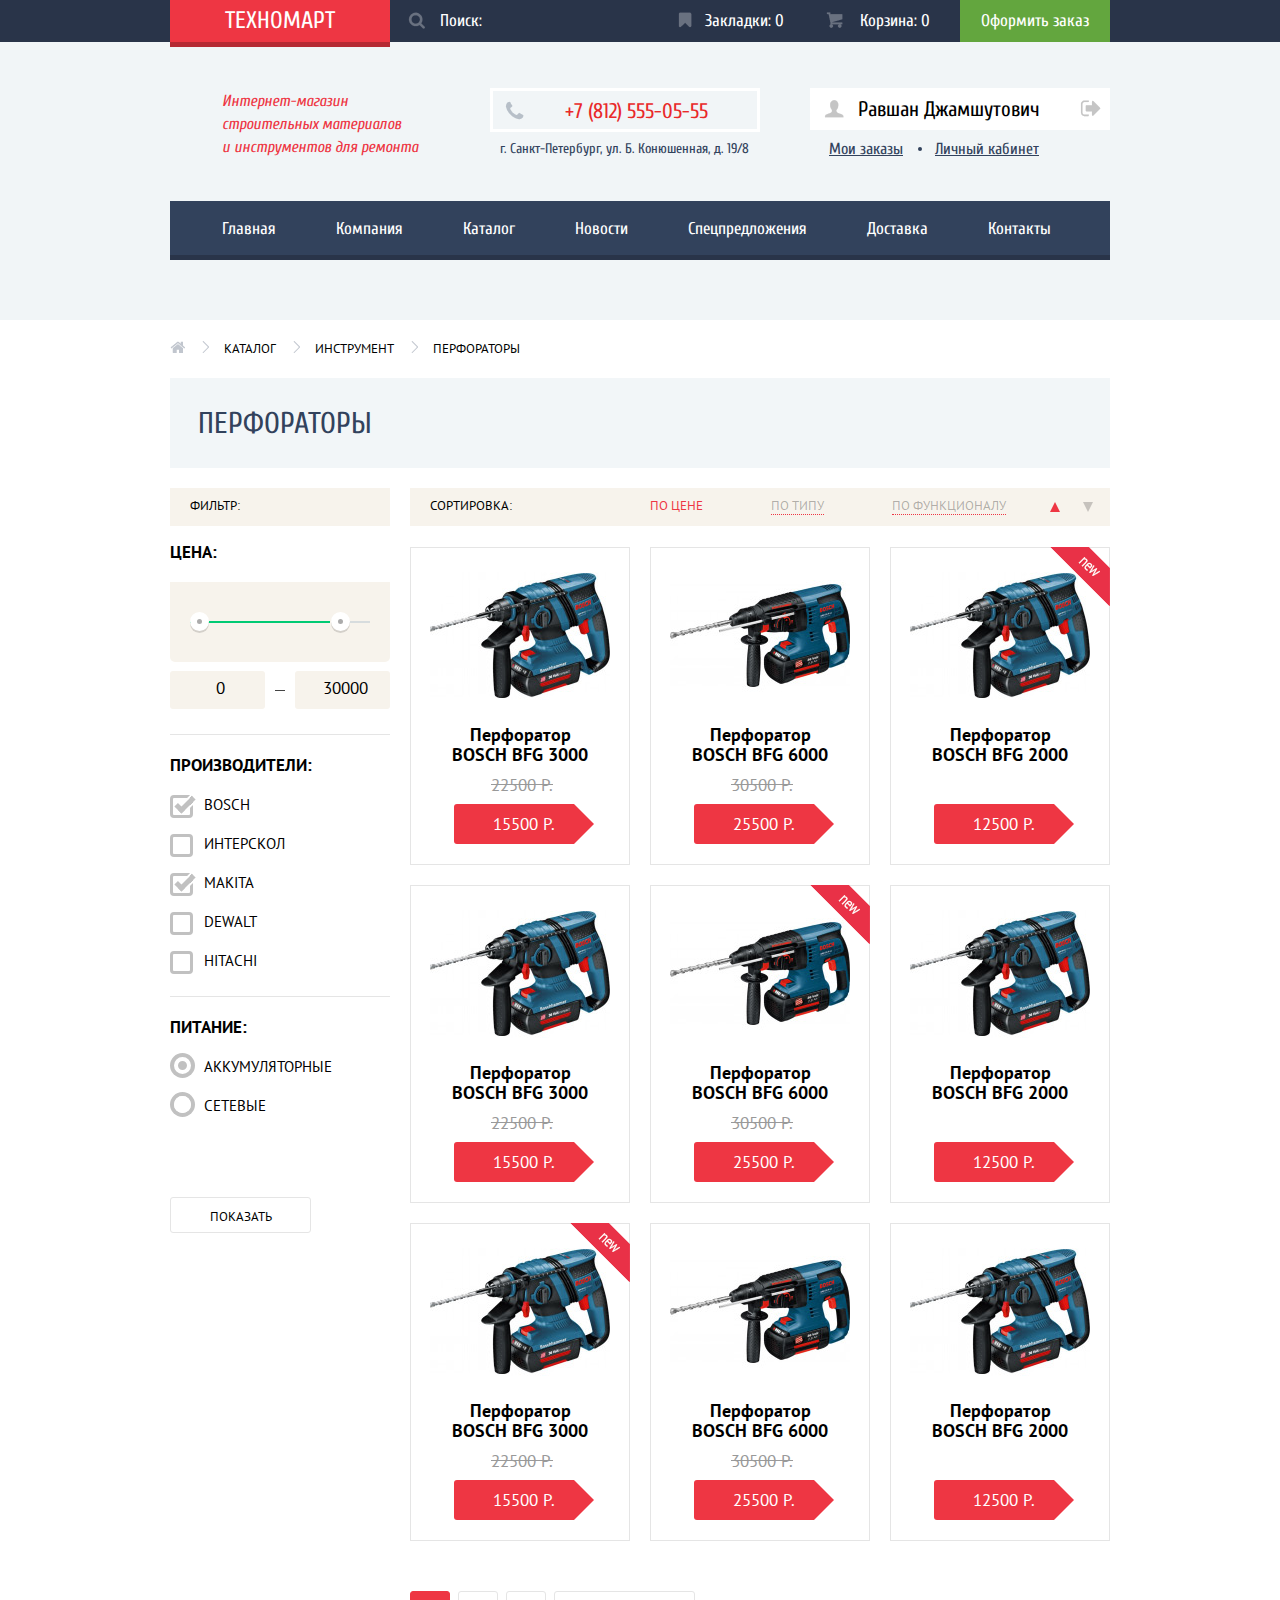
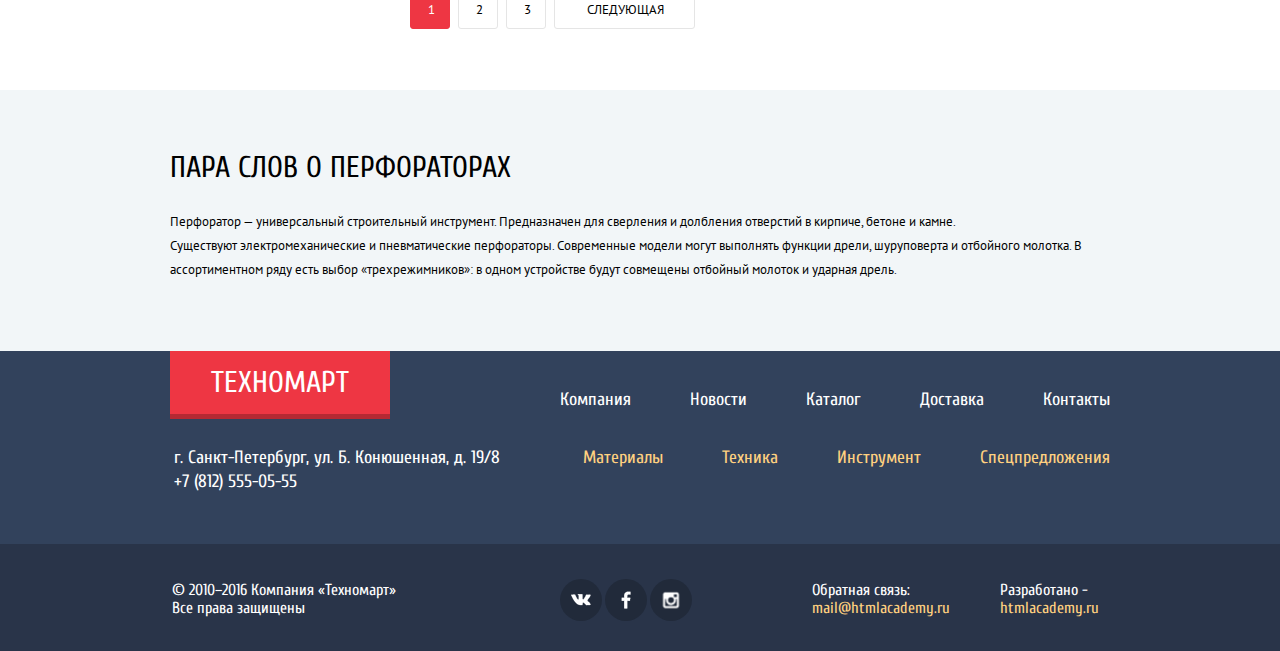
==== commit 17cd9059: "Прогрессивное улучшение и базовая оптимизация личного проекта." ====
--- a/catalog.html
+++ b/catalog.html
@@ -2,10 +2,11 @@
 <html lang="ru">
 <head>
   <meta charset="UTF-8">
+  <meta name="format-detection" content="telephone=no"/>
   <title>HTML Academy: Техномарт</title>
   <link href="https://fonts.googleapis.com/css?family=Cuprum:400,400i%7CPT+Sans:400,700&amp;subset=cyrillic" rel="stylesheet">
   <link rel="stylesheet" href="css/normalize.css">
-  <link rel="stylesheet" href="css/style.css">
+  <link rel="stylesheet" href="css/style.min.css">
 </head>
 <body>
 <header>
@@ -62,7 +63,7 @@
 <main class="page">
   <div class="container">
     <div class="page-breadcrumbs clearfix">
-      <span><a href="#"><img src="img/icon-home.png" width="15" height="12" alt="Главная"></a></span>
+      <span><a href="#" class="home">Главная</a></span>
       <span><a href="#">Каталог</a></span>
       <span><a href="#">Инструмент</a></span>
       <span><a>Перфораторы</a></span>
--- a/css/style.min.css
+++ b/css/style.min.css
@@ -0,0 +1 @@
+body{font-family:"PT Sans","Arial",sans-serif;font-size:13px;line-height:24px;color:#000;min-width:960px}h1,h2,h3{font-family:"Cuprum","Arial",sans-serif}h1{color:#32425c;text-transform:uppercase;line-height:30px}h2,h3{line-height:24px;margin-bottom:30px}h1,h2{font-size:30px}.base-button,.logo,h2,h3{text-transform:uppercase}h3{font-size:36px}.clearfix::after{content:"";display:table;clear:both}.container{width:940px;margin:0 auto;padding:0 10px}.base-button,.logo{color:#fff;text-decoration:none;background-color:#ee3643}.base-button{font-size:14px;line-height:18px;display:inline-block;padding:10px 0;box-sizing:border-box;border:none;border-radius:3px}.base-button:hover{background-color:#ca2c37}.base-button:active{background-color:#ba2732}.base-button,footer,header{font-family:"Cuprum","Arial",sans-serif}.logo{float:left;text-align:center;box-shadow:0 5px 0 0 #b52933}.logo:hover{background-color:#ca2c37;box-shadow:0 5px 0 0 #9a212a}.logo:active{background-color:#ba2732;box-shadow:0 5px 0 0 #8e1e26}.header-top{background-color:#293449}.header-logo{width:220px;height:42px;font-size:24px;line-height:42px}.header-search{position:relative;float:left;width:270px;padding-left:50px;box-sizing:border-box}.header-search label{position:absolute;left:0;top:0;display:block;width:50px;height:100%}.header-search label::before{content:"";position:absolute;left:18px;top:50%;width:17px;height:17px;margin-top:-9px;background:url(../img/spritesheet.png) no-repeat -5px -502px;opacity:.3}.header-search-input{font-family:"Cuprum","Arial",sans-serif;font-size:17px;line-height:18px;color:#000;text-align:left;float:left;width:100%;padding:12px 5px 12px 0;margin:0;box-sizing:border-box;border:none;background-color:transparent}.header-search-input::-webkit-input-placeholder{color:#fff}.header-search-input::-moz-placeholder{color:#fff}.header-search-input:-ms-input-placeholder{color:#fff}.header-search:hover .header-search-input{background-color:#212a3a}.header-search .header-search-input:focus{background-color:#fff;outline:none}.header-search .header-search-input:focus+label{background-color:#fff}.header-search .header-search-input:focus+label::before{background:url(../img/spritesheet.png) no-repeat -5px -529px;opacity:1}.header-top-wrapper{font-size:0;float:right;width:450px;text-align:right}.header-top-wrapper a{font-size:17px;line-height:18px;color:#fff;text-align:left;text-decoration:none;position:relative;display:inline-block;width:150px;padding:12px 5px 12px 45px;box-sizing:border-box;margin:0}.header-bookmarks::before,.header-cart::before{content:"";position:absolute;top:50%;height:16px;margin-top:-9px;opacity:.3}.header-bookmarks::before{background:url(../img/spritesheet.png) no-repeat -5px -5px;left:18px;width:14px}.header-top-wrapper a.header-cart{padding-left:50px}.header-cart::before{left:16px;width:17px;background:url(../img/spritesheet.png) no-repeat -5px -53px}.header-bookmarks.full,.header-cart.full{background-color:#ee3643}.header-bookmarks:hover,.header-cart:hover,.header-search:hover{background-color:#212a3a}.header-bookmarks:hover::before,.header-cart:hover::before,.header-search:hover label::before{opacity:1}.header-bookmarks:active,.header-cart:active{opacity:.6;background-color:#161d29}.header-bookmarks:active::before,.header-cart:active::before{opacity:.5}.header-top-wrapper .header-order{text-align:center;padding-left:5px;background-color:#63a63e}.header-top-wrapper .header-order:hover{background-color:#5fbb2d}.header-top-wrapper .header-order:active{background-color:#518534;color:rgba(255,255,255,.51)}.header-bottom{padding-top:46px;padding-bottom:60px;background-color:#f1f5f7}.header-bottom-info{margin-bottom:39px}.header-company-description{float:left;font-style:italic;font-size:16px;line-height:23px;color:#ee3643;width:300px;padding-top:2px;padding-left:52px;padding-right:50px;box-sizing:border-box;margin:0 20px 0 0}.header-company-contacts{float:left;width:300px}.header-company-phone{position:relative;width:270px;padding:11px 5px 9px 72px;margin-bottom:5px;box-sizing:border-box;border:3px solid #fff;font-size:21px;line-height:18px;color:#e9292a;text-decoration:none}.header-company-phone::before{content:"";position:absolute;top:10px;left:12px;width:19px;height:19px;background:url(../img/spritesheet.png) no-repeat -5px -423px}.header-company-address{font-size:14px;line-height:24px;color:#32425c;padding-left:10px}.header-user{display:none;float:right;text-align:left}.header-user-wrapper{width:300px;margin-bottom:8px;font-size:0;background-color:#fff}.header-user-wrapper .header-profile{position:relative;display:inline-block;vertical-align:middle;width:259px;padding:12px 0 12px 48px;box-sizing:border-box;font-size:21px;line-height:18px;text-decoration:none;color:#000}.header-user-wrapper .header-profile::before{content:"";position:absolute;left:14px;top:50%;margin-top:-9px;width:20px;height:18px}.header-user-wrapper:hover .header-profile::before{background:url(../img/spritesheet.png) no-repeat -5px -584px}.header-user-wrapper .header-profile::before,.header-user-wrapper:active .header-profile::before{background:url(../img/spritesheet.png) no-repeat -5px -556px}.header-user-wrapper:active .header-profile{color:rgba(0,0,0,.3)}.header-user-wrapper .header-sign-out{position:relative;display:inline-block;vertical-align:middle;width:41px;background-color:#fff}.header-user-wrapper .header-sign-out::after{content:"";position:absolute;right:9px;top:50%;margin-top:-9px;width:21px;height:17px}.header-user-wrapper:hover .header-sign-out::after{background:url(../img/spritesheet.png) no-repeat -5px -327px}.header-user-wrapper .header-sign-out::after,.header-user-wrapper:active .header-sign-out::after{background:url(../img/spritesheet.png) no-repeat -5px -300px}.header-sign{display:none;float:right;width:300px;text-align:right;font-size:0}.header-sign a{padding-top:12px;padding-bottom:14px;vertical-align:top;font-size:21px;line-height:18px;text-decoration:none;color:#000;background-color:#fff}.header-sign a:hover{color:#ee3643}.header-sign a:active{color:rgba(0,0,0,.3)}.header-sign.active,.header-user.active{display:block}.header-sign-in{position:relative;width:73px;padding-left:48px;text-align:left}.header-sign-in::before{content:"";position:absolute;left:15px;top:50%;margin-top:-9px;width:20px;height:17px}.header-sign-in:hover::before{background:url(../img/spritesheet.png) no-repeat -5px -273px}.header-sign-in::before,.header-sign-in:active::before{background:url(../img/spritesheet.png) no-repeat -5px -246px}.header-sign-up{width:150px;margin-left:10px;text-align:center}.header-user-cabinet,.header-user-order{font-size:16px;line-height:18px;color:#32425c}.header-user-order{position:relative;padding-left:19px;padding-right:19px}.header-user-order::after{content:"";position:absolute;right:0;top:50%;margin-top:-2px;width:4px;height:4px;border-radius:50%;background-color:#32425c}.header-user-cabinet{padding-left:10px}.header-user-cabinet:hover,.header-user-order:hover{color:#ee3643}.header-user-cabinet:active,.header-user-order:active{color:#32425c;opacity:.3}.header-main-navigation{font-size:0;padding-left:22px;padding-right:22px;background-color:#32425c;text-align:left;border-bottom:5px solid #293449}.header-main-navigation ul{padding:0;margin:0;list-style:none}.header-main-navigation li,.header-sign a{display:inline-block}.header-main-navigation a{display:block;padding:19px 30px 18px;font-size:17px;line-height:17px;text-decoration:none;color:#fff;vertical-align:top}.header-main-navigation a:hover{background-color:#293449}.header-main-navigation a:active{background-color:#1d2739;opacity:.5}.promo{padding-top:60px;margin-bottom:32px}.promo-item{float:left;width:300px;min-height:123px;padding:20px 22px 22px 23px;margin-left:20px;margin-bottom:20px;box-sizing:border-box}.promo-item:first-child{margin-left:0}.promo-item a,.promo-item span,.slide b{font-family:"Cuprum","Arial",sans-serif;color:#fff}.promo-item span{font-size:24px;font-weight:700;line-height:30px;display:block;margin-bottom:12px}.promo-item a,.slide b{text-transform:uppercase}.promo-item a{text-decoration:none;text-align:center;display:inline-block;width:135px;margin-left:2px;box-sizing:border-box;background-color:rgba(0,0,0,.1);border-radius:2px;font-size:14px;line-height:38px}.promo-item a:hover{background-color:rgba(0,0,0,.2)}.promo-item a:active{background-color:rgba(0,0,0,.3)}.promo-materials{background:#f6b22d url(../img/promo-materials.png) 214px center no-repeat}.promo-tools{background:#4aafde url(../img/promo-tools.png) 198px center no-repeat}.promo-equipment{background:#cc79d1 url(../img/promo-equipment.png) 192px center no-repeat}.promo-discount{background:#85d179 url(../img/promo-discount.png) 196px center no-repeat}.promo-delivery{background:#f6b22d url(../img/promo-delivery.png) 192px center no-repeat}.flag,.slider{position:relative}.flag::before{content:"";position:absolute;top:0;right:0;z-index:10;display:block;width:60px;height:59px}.flag-new::before{content:"";background:url(../img/spritesheet.png) no-repeat -5px -354px}.slider{float:left}.slide,.slider input[type=radio]{display:none}.slide{width:620px;height:266px;color:#fff;padding-left:26px;padding-top:26px;box-sizing:border-box}.slide b{font-size:36px;line-height:30px}.slide span{font-size:18px;line-height:24px;color:#fff;text-transform:none}#slide1{background:url(../img/slide1.jpg) no-repeat 0 0}#slide2{background:url(../img/slide2.jpg) no-repeat 0 0}.slider-controls{position:absolute;top:0;left:0;width:100%;height:100%;box-sizing:border-box;padding:114px 19px 22px 26px}.slider-controls .slider-arrows{font-size:0;margin-bottom:52px}.slider-controls .slider-arrows .slider-left{float:left;width:22px;height:40px;background:url(../img/spritesheet.png) no-repeat -5px -196px;cursor:pointer}.slider-controls .slider-arrows .slider-right{float:right;width:22px;height:40px;background:url(../img/spritesheet.png) no-repeat -5px -452px;cursor:pointer}.slider-controls .slider-dots{display:block;font-size:0;text-align:center;padding-top:11px;padding-right:4px}.slider-controls .slider-dots .slider-btn{display:inline-block;width:6px;height:6px;margin-right:10px;background-color:#fff;border:2px solid #fff;border-radius:50%;box-shadow:0 0 2px rgba(0,0,0,.8);cursor:pointer}.catalog-sort-type a:last-child,.slider-controls .slider-dots .slider-btn:last-child{margin-right:0}.slider-controls .base-button{position:absolute;bottom:22px;left:27px;padding:10px 45px 10px 49px}#btn-1:checked~.slider-controls label[for=btn-1].slider-btn,#btn-2:checked~.slider-controls label[for=btn-2].slider-btn{background-color:#ee3643}#btn-1:checked~.slides #slide1,#btn-2:checked~.slides #slide2,#credit:checked~.services-wrapper .services-item.credit,#delivery:checked~.services-wrapper .services-item.delivery,#guarantee:checked~.services-wrapper .services-item.guarantee{display:block}.section-header{height:90px;background-color:#f7f3ec;margin-bottom:20px}.section-header-left{float:left;padding:29px}.section-header-left.brand-header{padding-left:25px}.section-header-left h1{margin:0;font-weight:400}.section-header-right{float:right;padding:25px 23px 25px 25px}.section-header-right .base-button{width:253px;text-align:center}.section-content{font-size:0;margin-left:-20px}.catalog-item{position:relative;font-size:17px;line-height:20px;display:inline-block;width:220px;margin-left:20px;margin-bottom:20px;text-align:center;vertical-align:top;box-shadow:inset 0 0 0 1px #e5e5e5}.catalog-item-image{position:relative;width:220px;height:178px}.catalog-item-image img{position:absolute;top:50%;left:50%;transform:translate(-50%,-50%);display:block;max-width:100%}.catalog-item-title{font-size:18px;line-height:20px;font-weight:700;min-height:40px;padding:0 30px;margin-bottom:10px}.catalog-item-old-price{min-height:20px;margin-bottom:9px;padding-left:4px;color:#999;text-decoration:line-through}.catalog-item-price{position:relative;width:80px;margin:0 auto 21px 44px;padding:10px 30px;color:#fff;background:#ee3643;border-radius:3px;cursor:pointer}.catalog-item-price:after{content:"";position:absolute;top:0;right:-20px;width:0;height:0;border:20px solid #fff;border-left-color:#ee3643}.catalog-item-controls{position:absolute;top:0;left:0;z-index:10;width:220px;height:88px;padding:40px 0;background-color:transparent}.catalog-item-bookmark,.catalog-item-buy{position:relative;display:block;width:129px;margin:0 auto 7px;padding:7px 0 7px 4px;border:3px solid #63a63e;background-color:#63a63e;font-size:14px;font-weight:400;font-family:"Cuprum","Arial",sans-serif;line-height:18px;text-decoration:none;text-transform:uppercase;border-radius:3px}.catalog-item-buy{border-bottom-color:#367315;color:#fff}.catalog-item-bookmark{color:#32425c;background:#fff;border-color:#63a63e}.catalog-item-buy::before{content:"";position:absolute;top:50%;left:13px;width:17px;height:16px;margin-top:-8px;background:url(../img/spritesheet.png) no-repeat -5px -53px;opacity:.3}.catalog-item-buy:hover{border-color:#5fbb2d #5fbb2d #367315;background-color:#5fbb2d}.catalog-item-buy:active::before,.catalog-item-buy:hover::before{opacity:1}.catalog-item-buy:active{border-color:#518534;background-color:#518534}.catalog-item-bookmark:hover{border-color:#32425c}.catalog-item-bookmark:active{color:rgba(50,66,92,.3);border-color:#c1c6ce}.catalog-item:hover .catalog-item-image img,.services input[type=radio]{display:none}.brand:hover,.catalog-item:hover{box-shadow:0 10px 25px 0 rgba(41,52,73,.5)}.brand img,.catalog-item:hover .catalog-item-controls,.company-map a{display:block}.brands{padding-bottom:64px}.brand{position:relative;display:inline-block;width:220px;height:145px;margin-left:20px;margin-bottom:20px;vertical-align:top;box-shadow:inset 0 0 0 1px #e5e5e5,inset 0 2px 0 0 #fdfdfd}.brand:hover{border:none}.brand:active{border:none;opacity:.3;box-shadow:0 4px 10px 0 rgba(41,52,73,.5)}.brand img{position:absolute;top:50%;left:50%;transform:translate(-50%,-50%)}.services{padding-top:68px;background-color:#f2f6f8}.services h2,.services h3{margin:0 0 28px;font-weight:400}.services h3{margin:0 0 31px}.services-motto{width:400px;margin-bottom:68px}.services-list{position:relative;float:left;width:240px;margin:0;padding:0;list-style:none}.services-list::after{content:url(../img/srv-vert-grad.png);position:absolute;width:10px;height:272px;top:-43px;right:0}.services-list li{font-family:"Cuprum","Arial",sans-serif;font-size:21px;font-weight:700;line-height:30px}.services-list label{color:#fff;text-decoration:none;display:block;padding-left:23px;padding-top:16px;padding-bottom:16px;background-color:#32425c;box-shadow:inset 0 1px 0 0 #405069,inset 0 -1px 0 0 #293449;cursor:pointer}.services-items{float:right;width:620px}.services-item{display:none;min-height:280px;padding-top:5px}#delivery:checked~.services-wrapper{background:url(../img/srv-truck.png) right 18% top 25px no-repeat}#guarantee:checked~.services-wrapper{background:url(../img/srv-guarantee.png) right 15% top 3px no-repeat}#credit:checked~.services-wrapper{background:url(../img/srv-credit.png) right 14% top no-repeat}#credit:checked~.services-wrapper label[for=credit],#delivery:checked~.services-wrapper label[for=delivery],#guarantee:checked~.services-wrapper label[for=guarantee]{color:#32425c;background-color:#fff;box-shadow:none;cursor:default}.services-item .base-button{margin-top:15px;padding-left:46px;padding-right:44px}.services-item.delivery p{width:278px}.services-item.guarantee p{width:378px}.services-item.credit p{width:280px}.company{padding-top:83px;padding-bottom:86px}.company .container{position:relative}.company h2,.company h3{margin:0 0 28px;font-weight:400}.company-info{float:left;width:620px;margin-right:20px}.company-info>p{width:540px;margin-bottom:24px}.company-info .base-button{width:220px;padding-left:41px}.company-contacts>p{margin-bottom:32px}.company-contacts .base-button{width:100%;padding-left:64px}.company-info-delivery{margin-bottom:38px}.company-info-delivery>p{margin-bottom:21px}.company-info-delivery ul{font-family:"Cuprum","Arial",sans-serif;font-size:18px;line-height:21px;padding-left:1px;margin:0;list-style:none}.company-info-delivery li{position:relative;padding-left:36px;margin-bottom:18px}.company-info-delivery li::before{content:"";position:absolute;top:50%;left:0;margin-top:-1px;display:block;width:25px;height:2px;background-color:#fb565a}.company-contacts{float:right;width:300px}.catalog-filter input[type=checkbox],.catalog-filter input[type=radio],.company-form{display:none}.company-map{margin-bottom:40px}.company-map img{display:block;width:300px;height:158px;cursor:pointer}.company-map-popup{position:absolute;top:-49px;left:10px;z-index:15;display:none;width:940px;height:446px;box-shadow:0 0 15px 1px rgba(35,31,32,.5)}.company-map-popup .dialog-close{z-index:3000}.page{padding-top:20px}.page-breadcrumbs{margin-bottom:20px;background:#fff}.page-breadcrumbs span{position:relative;float:left;padding-right:24px;margin-right:15px;line-height:18px;text-transform:uppercase;text-decoration:none}.page-breadcrumbs a{color:#000;text-decoration:none}.page-breadcrumbs .home{font-size:0;display:inline-block;width:15px;height:14px;vertical-align:top;background:url(../img/spritesheet.png) no-repeat -5px -146px}.page-breadcrumbs span:not(:last-child)::before{content:"";position:absolute;right:0;top:50%;margin-top:-8px;width:7px;height:12px;background:url(../img/spritesheet.png) no-repeat -5px -31px}.page-title{padding-left:28px;padding-top:31px;padding-bottom:29px;margin:0 0 20px;font-weight:400;background-color:#f2f6f8}.catalog{padding-bottom:61px}.catalog-block-header{padding-top:6px;padding-bottom:8px;padding-left:2px;background-color:#f7f3ec;margin-bottom:11px;text-transform:uppercase}.catalog-filter{float:left;width:220px}.catalog-filter-title{display:inline-block;padding-left:18px}.catalog-filter .fieldset{padding-bottom:25px;margin-bottom:15px;border-bottom:1px solid #e5e5e5}.catalog-filter .fieldset:last-of-type{margin-bottom:56px;border-bottom:none}.catalog-filter .fieldset-label{font-size:17px;line-height:30px;text-transform:uppercase;font-weight:700;margin-bottom:15px}.catalog-filter .range{position:relative;height:80px;background-color:#f7f3ec;border-radius:0 0 5px 5px;margin-bottom:9px}.catalog-filter .range-left::before{content:"";position:absolute;top:50%;left:20px;margin-top:-1px;width:140px;height:2px;background-color:#00ca74}.catalog-filter .range-right::before{content:"";position:absolute;top:50%;right:20px;margin-top:-1px;width:30px;height:2px;background-color:#d7dcde}.catalog-filter .range-left::after,.catalog-filter .range-right::after{content:"";position:absolute;top:50%;margin-top:-10px;width:5px;height:5px;background-color:#ababab;border:7px solid #fff;border-radius:50%;box-shadow:0 2px 0 0 rgba(0,0,0,.14);cursor:pointer}.catalog-filter .range-left::after{left:20px}.catalog-filter .range-right::after{right:40px}.catalog-filter .range-value{width:95px;height:38px;font-size:17px;line-height:18px;text-align:center;padding-left:6px;padding-top:8px;background-color:#f7f3ec;border-radius:3px;-webkit-box-sizing:border-box;-moz-box-sizing:border-box;box-sizing:border-box}.catalog-filter .range-value:first-of-type{float:left}.catalog-filter .range-value:last-of-type{float:right}.catalog-filter .range-delimiter{position:relative;float:left;width:30px;height:38px}.catalog-filter .range-delimiter::before{content:"";position:absolute;left:10px;top:50%;width:10px;height:1px;background-color:#444}.catalog-filter label{position:relative;display:inline-block;padding-left:34px;padding-right:5px}.catalog-filter ul{margin:0;padding:0;list-style:none;font-size:15px;line-height:20px;text-transform:uppercase}.catalog-filter li:not(:last-child){margin-bottom:19px}.catalog-filter label::before{content:"";position:absolute;top:0;left:0;display:block}.catalog-filter input[type=radio]+label::before{left:4px;width:9px;height:9px;border:4px solid #fff;border-radius:50%;box-shadow:0 0 0 4px #c1c1c1}.catalog-filter input[type=radio]:checked+label::before{background-color:#c1c1c1}.catalog-filter input[type=radio]+label:hover::before{box-shadow:0 0 0 4px #b5b5b5}.catalog-filter input[type=radio]:checked label:hover::before{background-color:#b5b5b5}.catalog-filter input:disabled+label{color:rgba(0,0,0,.4)}.catalog-filter input[type=radio]:disabled+label::before,.catalog-filter input[type=radio]:disabled+label:hover::before{box-shadow:0 0 0 4px #e9e9e9;background-color:#e9e9e9}.catalog-filter input[type=checkbox]+label::before{width:17px;height:17px;border:3px solid #c1c1c1;border-radius:4px}.catalog-filter input[type=checkbox]:checked+label::after{content:"";position:absolute;left:5px;top:50%;margin-top:-7px;width:15px;height:5px;background-color:transparent;box-shadow:0 2px 0 0 #fff,inset 0 -2px 0 0 #fff;border-bottom:5px solid #c1c1c1;border-left:5px solid #c1c1c1;transform:rotate(-45deg)}.catalog-filter input[type=checkbox]+label:hover::before{border-color:#b5b5b5}.catalog-filter input[type=checkbox]:checked+label:hover::after{border-color:#b5b5b5}.catalog-filter input[type=checkbox]:disabled+label::before,.catalog-filter input[type=checkbox]:disabled+label:hover::before,.catalog-filter input[type=checkbox]:disabled:checked+label::after,.catalog-filter input[type=checkbox]:disabled:checked+label:hover::after{border-color:#e9e9e9}.catalog-filter button{font-family:"PT Sans","Arial",sans-serif;font-size:13px;line-height:36px;text-align:center;text-transform:uppercase;width:141px;height:36px;border:1px solid #e5e5e5;border-radius:3px;background-color:#fff}.catalog-filter button:hover{border-color:#bdc6ca}.catalog-filter button:active{border-color:#ee3643;outline:none}.catalog-filter button:focus{outline:none}.catalog-items{float:right;width:700px}.catalog-sort-title{float:left;padding-left:18px;width:220px}.catalog-sort-type{float:left;width:380px}.catalog-sort-type a{margin-right:65px;color:rgba(0,0,0,.3);text-decoration:none;border-bottom:1px dotted #ee3643}.catalog-sort-type a:not(.current):hover{color:#000;border-bottom:1px solid #ee3643}.catalog-sort-type a:not(.current):active{color:#ee3643;border-bottom:none}.catalog-sort-type a.current{color:#ee3643;border-bottom:none}.catalog-sort-order{float:right;width:80px}.catalog-sort-order a{position:relative;display:inline-block;width:10px;height:10px;margin-left:20px;vertical-align:middle;text-align:left;font-size:0}.catalog-sort-order a:first-child::before{content:"";position:absolute;width:0;height:0;border-style:solid;border-width:0 5px 10px;border-color:#c6c2bd transparent}.catalog-sort-order a:last-child::before{content:"";position:absolute;width:0;height:0;border-style:solid;border-width:10px 5px 0;border-color:#c6c2bd transparent}.catalog-sort-order a:not(.current):hover::before{border-color:#000 transparent}.catalog-sort-order a:not(.current):active::before{border-color:#ee3643 transparent}.catalog-sort-order a.current::before{border-color:#ee3643 transparent}.catalog-gallery{font-size:0;margin-bottom:30px;margin-left:-20px;margin-top:21px}.catalog-cart,.catalog-item-controls{display:none}.catalog-paginator a{float:left;min-width:36px;height:36px;margin-right:8px;padding-left:2px;text-align:center;font-size:13px;line-height:36px;color:#000;text-decoration:none;background:#fff;border:1px solid #e5e5e5;border-radius:3px;text-transform:uppercase}.catalog-paginator a:last-child{padding:0 30px 0 32px}.catalog-paginator a:not(.current):hover{border-color:#bdc6ca}.catalog-paginator a:active{border-color:#ee3643}.catalog-paginator .current{background:#ee3643;color:#fff;border-color:#ee3643}.page .category{padding-top:66px;padding-bottom:56px;background-color:#f2f6f8}.page .category h2{margin:0 0 30px;font-weight:400}.footer-top{font-size:18px;line-height:24px;color:#fff;background-color:#32425c;padding-bottom:50px}.footer-row{margin-bottom:32px}.footer-logo{width:220px;height:63px;font-size:30px;line-height:64px}.footer-company-menu{float:right;width:700px;padding-top:37px;text-align:right;font-size:0}.footer-company-menu a,.footer-item-menu a{display:inline-block;margin-left:59px;vertical-align:top;text-decoration:none;font-size:18px;line-height:24px;color:#fff}.footer-contacts{float:left;width:380px;margin:0;padding-left:4px}.footer-item-menu{float:right;width:540px;font-size:0;text-align:right}.footer-item-menu a{color:#ffd180}.footer-company-menu a:first-child,.footer-item-menu a:first-child{margin-left:0}.footer-company-menu a:hover,.footer-item-menu a:hover{text-decoration:underline}.footer-company-menu a:active,.footer-item-menu a:active{opacity:.5;text-decoration:none}.footer-bottom{font-size:16px;line-height:18px;color:#fff;background-color:#293449;padding-top:37px;padding-bottom:30px}.footer-bottom p{margin-top:0;margin-bottom:0}.footer-company{float:left;width:240px;margin-right:148px;padding-left:2px}.footer-social{float:left;width:148px;margin-right:104px;font-size:0;margin-top:-2px}.footer-social-btn{position:relative;float:left;width:42px;height:42px;margin-right:3px;vertical-align:top;text-decoration:none;border-radius:50%;background-color:#212a3a}.footer-social-btn:last-child{margin-right:0}.footer-social-btn:hover{background-color:#ee3643}.footer-social-btn-vk::before{width:20px;height:12px;background:url(../img/spritesheet.png) no-repeat -5px -612px}.footer-social-btn-fb::before,.footer-social-btn-inst::before,.footer-social-btn-vk::before{content:"";position:absolute;top:50%;left:50%;transform:translate(-50%,-50%)}.footer-social-btn-fb::before{background:url(../img/spritesheet.png) no-repeat -5px -119px;width:10px;height:18px}.footer-social-btn-inst::before{width:17px;height:17px;background:url(../img/spritesheet.png) no-repeat -5px -169px}.footer-creator-mail{float:left;width:140px;text-align:left;margin-right:20px}.footer-creator-address{float:left;width:110px;text-align:left;padding-left:28px}.footer-creator-address a,.footer-creator-mail a{color:#ffd180;text-decoration:none}.footer-creator-address a:hover,.footer-creator-mail a:hover{color:#ffd180;text-decoration:underline}.footer-creator-address a:active,.footer-creator-mail a:active{color:#ee3643;text-decoration:none}.dialog{position:fixed;top:50%;left:50%;z-index:20;transform:translate(-50%,-50%);width:620px;background-color:#fff;border-top:7px solid #ee3643;box-shadow:0 20px 40px 0 rgba(41,52,73,.75)}.dialog-overlay{position:fixed;top:0;left:0;z-index:18;display:none;width:100%;height:100%;background:0 0 url([data-uri]‌​AA7)}.dialog .dialog-content{font-family:"Cuprum","Arial",sans-serif;font-size:18px;line-height:18px;color:#000;padding:46px 80px 17px}.dialog .dialog-content-left{float:left;width:220px}.dialog .dialog-content-right{float:right;width:220px}.dialog .dialog-content label{display:inline-block;margin-bottom:10px}.dialog .dialog-content input,.dialog .dialog-content textarea{font-family:"PT Sans","Arial",sans-serif;font-size:13px;line-height:18px;width:100%;height:38px;margin-bottom:20px;padding-left:14px;box-sizing:border-box;border:2px solid #d7dcde;border-radius:3px}.dialog .dialog-content textarea{min-height:114px;padding-top:7px}.dialog-content .dialog-message{position:relative;display:inline-block;text-align:left;padding-left:101px;margin-top:24px;margin-bottom:58px;font-size:30px}.dialog-content .dialog-message::before{content:"";position:absolute;top:50%;left:1px;margin-top:-33px;width:66px;height:66px;background-color:#63a63e;border-radius:50%}.dialog-content .dialog-message::after{content:"";position:absolute;top:50%;left:15px;margin-top:-13px;width:39px;height:30px;background:url(../img/spritesheet.png) no-repeat -5px -79px}.dialog-close{position:absolute;top:9px;right:9px;width:21px;height:21px;font-size:0;background-color:transparent;border:0;cursor:pointer}.dialog-close::after,.dialog-close::before{content:"";position:absolute;top:8px;left:-3px;width:26px;height:5px;background-color:#ee3643}.dialog-close::before{transform:rotate(45deg)}.dialog-close::after{transform:rotate(-45deg)}.dialog-controls{padding:37px 80px;text-align:center;background-color:#f1f1f1}.dialog-controls .base-button{width:100%}.dialog-controls .catalog-cart-order{float:left;width:220px}.dialog-controls .catalog-cart-continue{float:right;width:220px;color:#000;background-color:#fff}.dialog-controls .catalog-cart-continue:hover{color:#ee3643}.dialog-controls .catalog-cart-continue:active{color:rgba(0,0,0,.3)}.display-block{display:block}.dialog-animation{animation-name:move;animation-timing-function:linear;animation-duration:2s}@keyframes move{0%{transform:translate(-50%,-50%) scale(0,0)}25%{transform:translate(-50%,-50%) scale(.25,.25)}50%{transform:translate(-50%,-50%) scale(.5,.5)}75%{transform:translate(-50%,-50%) scale(.75,.75)}to{transform:translate(-50%,-50%) scale(1,1)}}
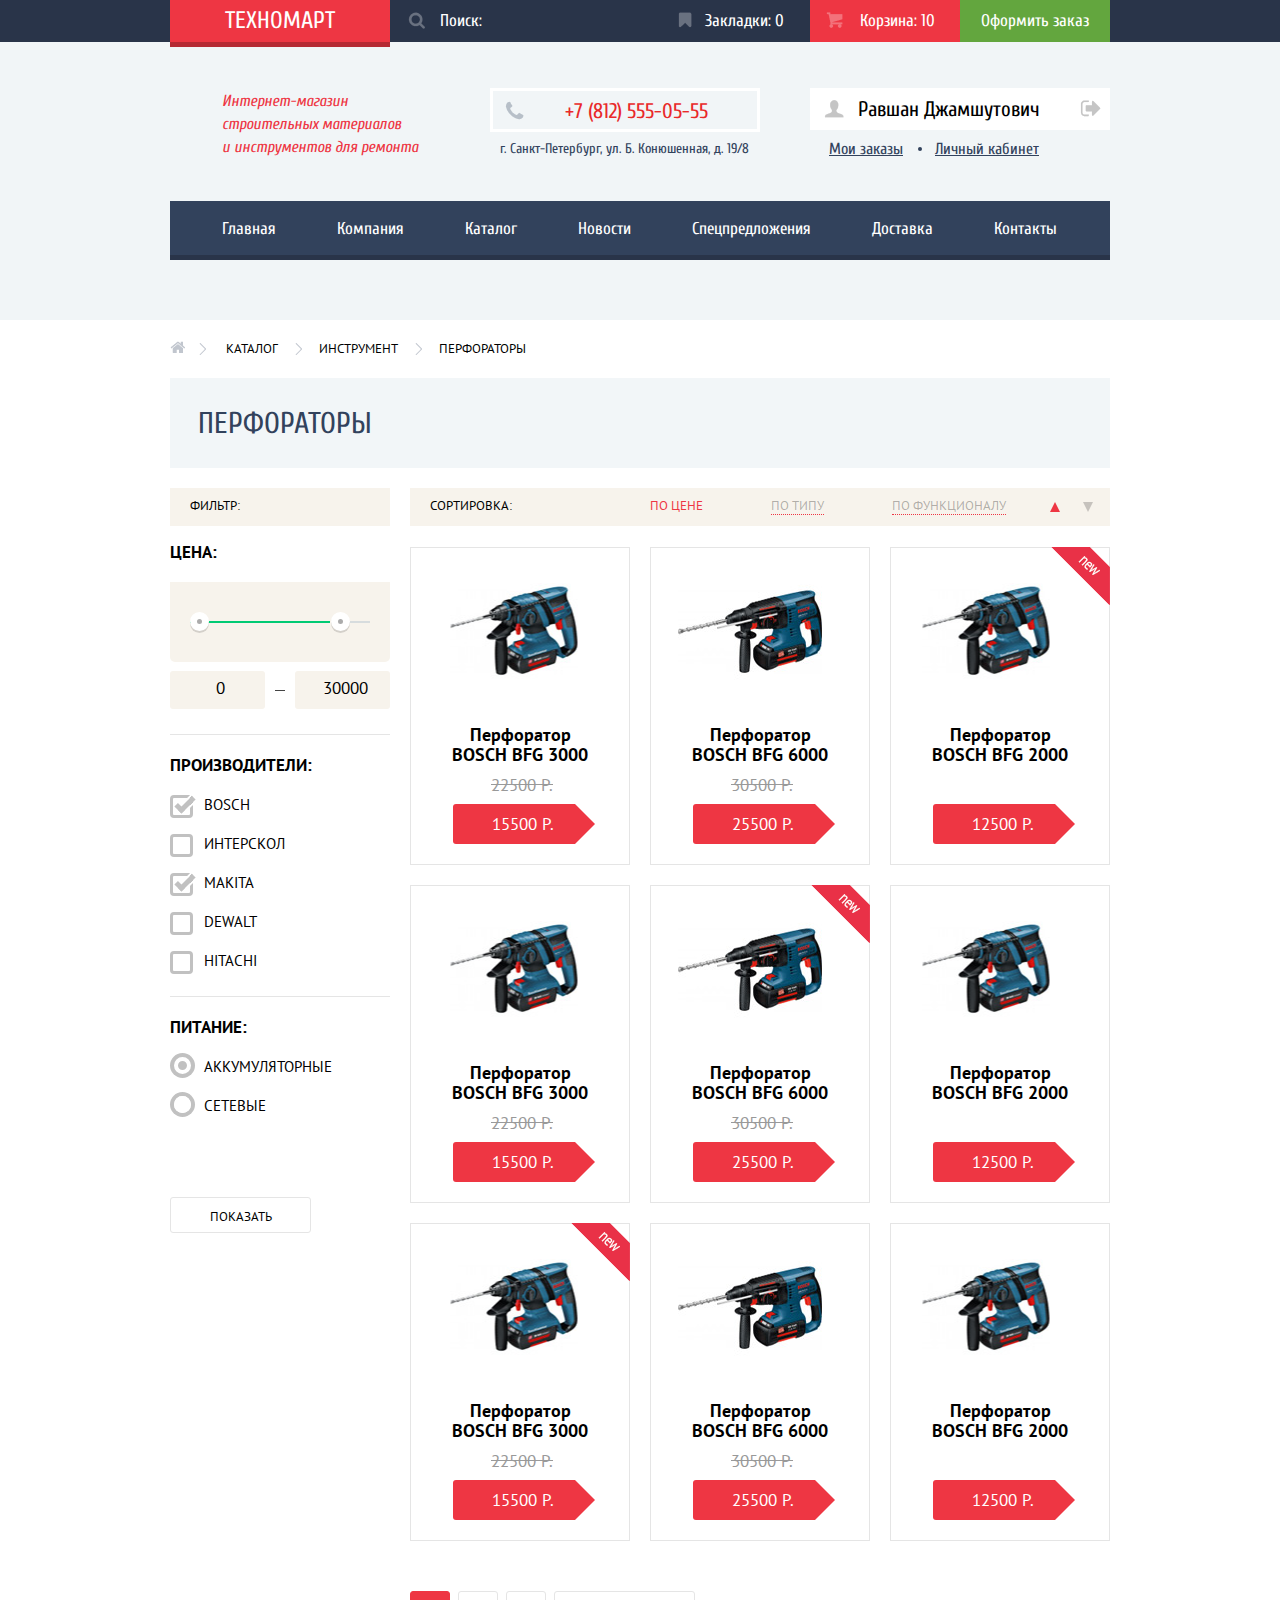
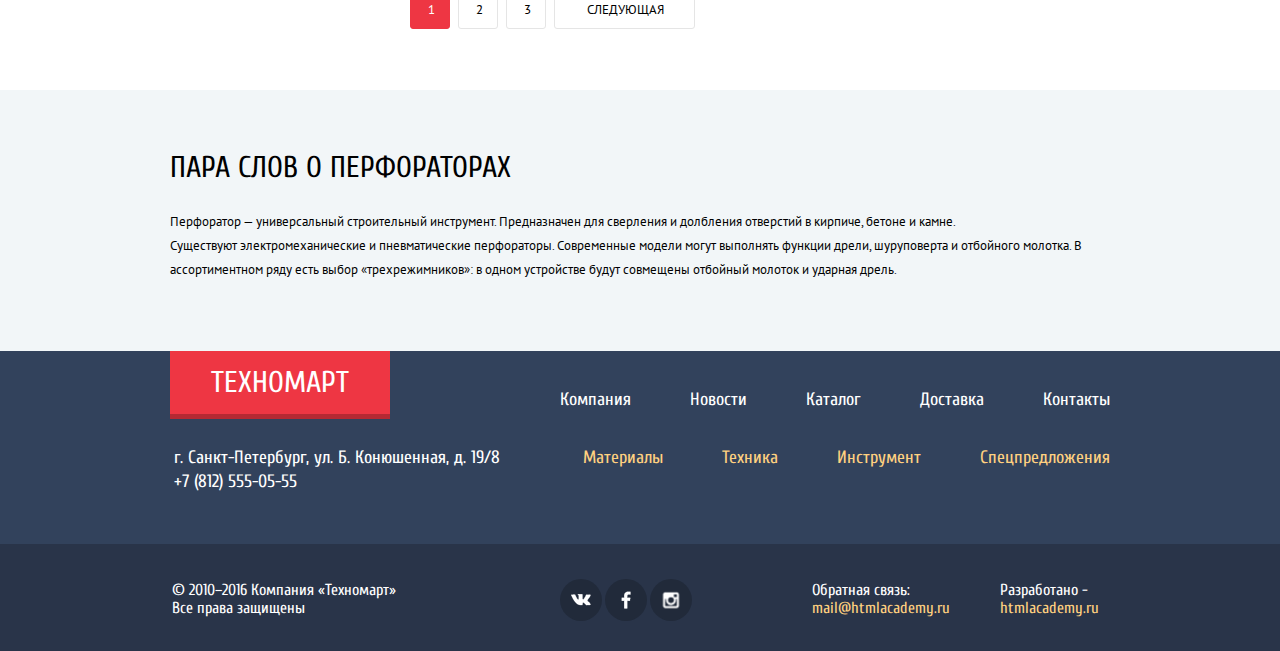
==== commit bd14b8d4: "Исправлены замечания на стадии допуска" ====
--- a/catalog.html
+++ b/catalog.html
@@ -17,8 +17,8 @@
         <input type="text" class="header-search-input" id="search" placeholder="Поиск:"><label for="search"></label>
       </form>
       <div class="header-top-wrapper">
-        <a href="#" class="header-bookmarks">Закладки: <span class="count">0</span></a>
-        <a href="#" class="header-cart">Корзина: <span class="count">0</span></a>
+        <a href="#" class="header-bookmarks">Закладки: 0</a>
+        <a href="#" class="header-cart full">Корзина: 10</a>
         <a href="#" class="header-order">Оформить заказ</a>
       </div>
     </div>
@@ -63,7 +63,7 @@
 <main class="page">
   <div class="container">
     <div class="page-breadcrumbs clearfix">
-      <span><a href="#" class="home">Главная</a></span>
+      <span><a href="index.html" class="home">Главная</a></span>
       <span><a href="#">Каталог</a></span>
       <span><a href="#">Инструмент</a></span>
       <span><a>Перфораторы</a></span>
@@ -137,93 +137,111 @@
         <div class="catalog-gallery">
           <article class="catalog-item">
             <div class="catalog-item-controls">
-              <a href="#" class="catalog-item-buy">Купить</a>
-              <a href="#" class="catalog-item-bookmark">В закладки</a>
-            </div>
-            <div class="catalog-item-image"><img src="img/item-bfg-3000.jpg" width="180" height="160" alt="Перфоратор BOSCH BFG 3000"></div>
-            <div class="catalog-item-title">Перфоратор BOSCH BFG 3000</div>
-            <div class="catalog-item-old-price">22500 Р.</div>
-            <div class="catalog-item-price">15500 Р.</div>
-          </article>
-          <article class="catalog-item">
-            <div class="catalog-item-controls">
-              <a href="#" class="catalog-item-buy">Купить</a>
-              <a href="#" class="catalog-item-bookmark">В закладки</a>
-            </div>
-            <div class="catalog-item-image"><img src="img/item-bfg-6000.jpg" width="180" height="160" alt="Перфоратор BOSCH BFG 6000"></div>
-            <div class="catalog-item-title">Перфоратор BOSCH BFG 6000</div>
-            <div class="catalog-item-old-price">30500 Р.</div>
-            <div class="catalog-item-price">25500 Р.</div>
+              <a href="cart.html" class="catalog-item-buy">Купить</a>
+              <a href="#" class="catalog-item-bookmark">В закладки</a>
+            </div>
+            <div class="catalog-item-image">
+              <img src="img/item-bfg-3000.jpg" class="bfg-3000" width="127" height="112" alt="Перфоратор BOSCH BFG 3000">
+            </div>
+            <h4 class="catalog-item-title">Перфоратор BOSCH BFG 3000</h4>
+            <span class="catalog-item-old-price">22500 Р.</span>
+            <a href="#" class="catalog-item-price">15500 Р.</a>
+          </article>
+          <article class="catalog-item">
+            <div class="catalog-item-controls">
+              <a href="cart.html" class="catalog-item-buy">Купить</a>
+              <a href="#" class="catalog-item-bookmark">В закладки</a>
+            </div>
+            <div class="catalog-item-image">
+              <img src="img/item-bfg-6000.jpg" class="bfg-6000" width="144" height="128" alt="Перфоратор BOSCH BFG 6000">
+            </div>
+            <h4 class="catalog-item-title">Перфоратор BOSCH BFG 6000</h4>
+            <span class="catalog-item-old-price">30500 Р.</span>
+            <a href="#" class="catalog-item-price">25500 Р.</a>
           </article>
           <article class="catalog-item flag flag-new">
             <div class="catalog-item-controls">
-              <a href="#" class="catalog-item-buy">Купить</a>
-              <a href="#" class="catalog-item-bookmark">В закладки</a>
-            </div>
-            <div class="catalog-item-image"><img src="img/item-bfg-2000.jpg" width="180" height="160" alt="Перфоратор BOSCH BFG 2000"></div>
-            <div class="catalog-item-title">Перфоратор BOSCH BFG 2000</div>
-            <div class="catalog-item-old-price"></div>
-            <div class="catalog-item-price">12500 Р.</div>
-          </article>
-          <article class="catalog-item">
-            <div class="catalog-item-controls">
-              <a href="#" class="catalog-item-buy">Купить</a>
-              <a href="#" class="catalog-item-bookmark">В закладки</a>
-            </div>
-            <div class="catalog-item-image"><img src="img/item-bfg-3000.jpg" width="180" height="160" alt="Перфоратор BOSCH BFG 3000"></div>
-            <div class="catalog-item-title">Перфоратор BOSCH BFG 3000</div>
-            <div class="catalog-item-old-price">22500 Р.</div>
-            <div class="catalog-item-price">15500 Р.</div>
+              <a href="cart.html" class="catalog-item-buy">Купить</a>
+              <a href="#" class="catalog-item-bookmark">В закладки</a>
+            </div>
+            <div class="catalog-item-image">
+              <img src="img/item-bfg-2000.jpg" class="bfg-2000" width="127" height="112" alt="Перфоратор BOSCH BFG 2000">
+            </div>
+            <h4 class="catalog-item-title">Перфоратор BOSCH BFG 2000</h4>
+            <span class="catalog-item-old-price"></span>
+            <a href="#" class="catalog-item-price">12500 Р.</a>
+          </article>
+          <article class="catalog-item">
+            <div class="catalog-item-controls">
+              <a href="cart.html" class="catalog-item-buy">Купить</a>
+              <a href="#" class="catalog-item-bookmark">В закладки</a>
+            </div>
+            <div class="catalog-item-image">
+              <img src="img/item-bfg-3000.jpg" class="bfg-3000" width="127" height="112" alt="Перфоратор BOSCH BFG 3000">
+            </div>
+            <h4 class="catalog-item-title">Перфоратор BOSCH BFG 3000</h4>
+            <span class="catalog-item-old-price">22500 Р.</span>
+            <a href="#" class="catalog-item-price">15500 Р.</a>
           </article>
           <article class="catalog-item flag flag-new">
             <div class="catalog-item-controls">
-              <a href="#" class="catalog-item-buy">Купить</a>
-              <a href="#" class="catalog-item-bookmark">В закладки</a>
-            </div>
-            <div class="catalog-item-image"><img src="img/item-bfg-6000.jpg" width="180" height="160" alt="Перфоратор BOSCH BFG 6000"></div>
-            <div class="catalog-item-title">Перфоратор BOSCH BFG 6000</div>
-            <div class="catalog-item-old-price">30500 Р.</div>
-            <div class="catalog-item-price">25500 Р.</div>
-          </article>
-          <article class="catalog-item">
-            <div class="catalog-item-controls">
-              <a href="#" class="catalog-item-buy">Купить</a>
-              <a href="#" class="catalog-item-bookmark">В закладки</a>
-            </div>
-            <div class="catalog-item-image"><img src="img/item-bfg-2000.jpg" width="180" height="160" alt="Перфоратор BOSCH BFG 2000"></div>
-            <div class="catalog-item-title">Перфоратор BOSCH BFG 2000</div>
-            <div class="catalog-item-old-price"></div>
-            <div class="catalog-item-price">12500 Р.</div>
+              <a href="cart.html" class="catalog-item-buy">Купить</a>
+              <a href="#" class="catalog-item-bookmark">В закладки</a>
+            </div>
+            <div class="catalog-item-image">
+              <img src="img/item-bfg-6000.jpg" class="bfg-6000" width="144" height="128" alt="Перфоратор BOSCH BFG 6000">
+            </div>
+            <h4 class="catalog-item-title">Перфоратор BOSCH BFG 6000</h4>
+            <span class="catalog-item-old-price">30500 Р.</span>
+            <a href="#" class="catalog-item-price">25500 Р.</a>
+          </article>
+          <article class="catalog-item">
+            <div class="catalog-item-controls">
+              <a href="cart.html" class="catalog-item-buy">Купить</a>
+              <a href="#" class="catalog-item-bookmark">В закладки</a>
+            </div>
+            <div class="catalog-item-image">
+              <img src="img/item-bfg-2000.jpg" class="bfg-2000" width="127" height="112" alt="Перфоратор BOSCH BFG 2000">
+            </div>
+            <h4 class="catalog-item-title">Перфоратор BOSCH BFG 2000</h4>
+            <span class="catalog-item-old-price"></span>
+            <a href="#" class="catalog-item-price">12500 Р.</a>
           </article>
           <article class="catalog-item flag flag-new">
             <div class="catalog-item-controls">
-              <a href="#" class="catalog-item-buy">Купить</a>
-              <a href="#" class="catalog-item-bookmark">В закладки</a>
-            </div>
-            <div class="catalog-item-image"><img src="img/item-bfg-3000.jpg" width="180" height="160" alt="Перфоратор BOSCH BFG 3000"></div>
-            <div class="catalog-item-title">Перфоратор BOSCH BFG 3000</div>
-            <div class="catalog-item-old-price">22500 Р.</div>
-            <div class="catalog-item-price">15500 Р.</div>
-          </article>
-          <article class="catalog-item">
-            <div class="catalog-item-controls">
-              <a href="#" class="catalog-item-buy">Купить</a>
-              <a href="#" class="catalog-item-bookmark">В закладки</a>
-            </div>
-            <div class="catalog-item-image"><img src="img/item-bfg-6000.jpg" width="180" height="160" alt="Перфоратор BOSCH BFG 6000"></div>
-            <div class="catalog-item-title">Перфоратор BOSCH BFG 6000</div>
-            <div class="catalog-item-old-price">30500 Р.</div>
-            <div class="catalog-item-price">25500 Р.</div>
-          </article>
-          <article class="catalog-item">
-            <div class="catalog-item-controls">
-              <a href="#" class="catalog-item-buy">Купить</a>
-              <a href="#" class="catalog-item-bookmark">В закладки</a>
-            </div>
-            <div class="catalog-item-image"><img src="img/item-bfg-2000.jpg" width="180" height="160" alt="Перфоратор BOSCH BFG 2000"></div>
-            <div class="catalog-item-title">Перфоратор BOSCH BFG 2000</div>
-            <div class="catalog-item-old-price"></div>
-            <div class="catalog-item-price">12500 Р.</div>
+              <a href="cart.html" class="catalog-item-buy">Купить</a>
+              <a href="#" class="catalog-item-bookmark">В закладки</a>
+            </div>
+            <div class="catalog-item-image">
+              <img src="img/item-bfg-3000.jpg" class="bfg-3000" width="127" height="112" alt="Перфоратор BOSCH BFG 3000">
+            </div>
+            <h4 class="catalog-item-title">Перфоратор BOSCH BFG 3000</h4>
+            <span class="catalog-item-old-price">22500 Р.</span>
+            <a href="#" class="catalog-item-price">15500 Р.</a>
+          </article>
+          <article class="catalog-item">
+            <div class="catalog-item-controls">
+              <a href="cart.html" class="catalog-item-buy">Купить</a>
+              <a href="#" class="catalog-item-bookmark">В закладки</a>
+            </div>
+            <div class="catalog-item-image">
+              <img src="img/item-bfg-6000.jpg" class="bfg-6000" width="144" height="128" alt="Перфоратор BOSCH BFG 6000">
+            </div>
+            <h4 class="catalog-item-title">Перфоратор BOSCH BFG 6000</h4>
+            <span class="catalog-item-old-price">30500 Р.</span>
+            <a href="#" class="catalog-item-price">25500 Р.</a>
+          </article>
+          <article class="catalog-item">
+            <div class="catalog-item-controls">
+              <a href="cart.html" class="catalog-item-buy">Купить</a>
+              <a href="#" class="catalog-item-bookmark">В закладки</a>
+            </div>
+            <div class="catalog-item-image">
+              <img src="img/item-bfg-2000.jpg" class="bfg-2000" width="127" height="112" alt="Перфоратор BOSCH BFG 2000">
+            </div>
+            <h4 class="catalog-item-title">Перфоратор BOSCH BFG 2000</h4>
+            <span class="catalog-item-old-price"></span>
+            <a href="#" class="catalog-item-price">12500 Р.</a>
           </article>
         </div>
         <div class="catalog-paginator clearfix">
@@ -305,7 +323,6 @@
   </div>
 </div>
 <div class="dialog-overlay"></div>
-<script src="js/common.js"></script>
-<script src="js/items.js"></script>
+<script src="js/script.min.js"></script>
 </body>
 </html>
--- a/css/style.min.css
+++ b/css/style.min.css
@@ -1 +1 @@
-body{font-family:"PT Sans","Arial",sans-serif;font-size:13px;line-height:24px;color:#000;min-width:960px}h1,h2,h3{font-family:"Cuprum","Arial",sans-serif}h1{color:#32425c;text-transform:uppercase;line-height:30px}h2,h3{line-height:24px;margin-bottom:30px}h1,h2{font-size:30px}.base-button,.logo,h2,h3{text-transform:uppercase}h3{font-size:36px}.clearfix::after{content:"";display:table;clear:both}.container{width:940px;margin:0 auto;padding:0 10px}.base-button,.logo{color:#fff;text-decoration:none;background-color:#ee3643}.base-button{font-size:14px;line-height:18px;display:inline-block;padding:10px 0;box-sizing:border-box;border:none;border-radius:3px}.base-button:hover{background-color:#ca2c37}.base-button:active{background-color:#ba2732}.base-button,footer,header{font-family:"Cuprum","Arial",sans-serif}.logo{float:left;text-align:center;box-shadow:0 5px 0 0 #b52933}.logo:hover{background-color:#ca2c37;box-shadow:0 5px 0 0 #9a212a}.logo:active{background-color:#ba2732;box-shadow:0 5px 0 0 #8e1e26}.header-top{background-color:#293449}.header-logo{width:220px;height:42px;font-size:24px;line-height:42px}.header-search{position:relative;float:left;width:270px;padding-left:50px;box-sizing:border-box}.header-search label{position:absolute;left:0;top:0;display:block;width:50px;height:100%}.header-search label::before{content:"";position:absolute;left:18px;top:50%;width:17px;height:17px;margin-top:-9px;background:url(../img/spritesheet.png) no-repeat -5px -502px;opacity:.3}.header-search-input{font-family:"Cuprum","Arial",sans-serif;font-size:17px;line-height:18px;color:#000;text-align:left;float:left;width:100%;padding:12px 5px 12px 0;margin:0;box-sizing:border-box;border:none;background-color:transparent}.header-search-input::-webkit-input-placeholder{color:#fff}.header-search-input::-moz-placeholder{color:#fff}.header-search-input:-ms-input-placeholder{color:#fff}.header-search:hover .header-search-input{background-color:#212a3a}.header-search .header-search-input:focus{background-color:#fff;outline:none}.header-search .header-search-input:focus+label{background-color:#fff}.header-search .header-search-input:focus+label::before{background:url(../img/spritesheet.png) no-repeat -5px -529px;opacity:1}.header-top-wrapper{font-size:0;float:right;width:450px;text-align:right}.header-top-wrapper a{font-size:17px;line-height:18px;color:#fff;text-align:left;text-decoration:none;position:relative;display:inline-block;width:150px;padding:12px 5px 12px 45px;box-sizing:border-box;margin:0}.header-bookmarks::before,.header-cart::before{content:"";position:absolute;top:50%;height:16px;margin-top:-9px;opacity:.3}.header-bookmarks::before{background:url(../img/spritesheet.png) no-repeat -5px -5px;left:18px;width:14px}.header-top-wrapper a.header-cart{padding-left:50px}.header-cart::before{left:16px;width:17px;background:url(../img/spritesheet.png) no-repeat -5px -53px}.header-bookmarks.full,.header-cart.full{background-color:#ee3643}.header-bookmarks:hover,.header-cart:hover,.header-search:hover{background-color:#212a3a}.header-bookmarks:hover::before,.header-cart:hover::before,.header-search:hover label::before{opacity:1}.header-bookmarks:active,.header-cart:active{opacity:.6;background-color:#161d29}.header-bookmarks:active::before,.header-cart:active::before{opacity:.5}.header-top-wrapper .header-order{text-align:center;padding-left:5px;background-color:#63a63e}.header-top-wrapper .header-order:hover{background-color:#5fbb2d}.header-top-wrapper .header-order:active{background-color:#518534;color:rgba(255,255,255,.51)}.header-bottom{padding-top:46px;padding-bottom:60px;background-color:#f1f5f7}.header-bottom-info{margin-bottom:39px}.header-company-description{float:left;font-style:italic;font-size:16px;line-height:23px;color:#ee3643;width:300px;padding-top:2px;padding-left:52px;padding-right:50px;box-sizing:border-box;margin:0 20px 0 0}.header-company-contacts{float:left;width:300px}.header-company-phone{position:relative;width:270px;padding:11px 5px 9px 72px;margin-bottom:5px;box-sizing:border-box;border:3px solid #fff;font-size:21px;line-height:18px;color:#e9292a;text-decoration:none}.header-company-phone::before{content:"";position:absolute;top:10px;left:12px;width:19px;height:19px;background:url(../img/spritesheet.png) no-repeat -5px -423px}.header-company-address{font-size:14px;line-height:24px;color:#32425c;padding-left:10px}.header-user{display:none;float:right;text-align:left}.header-user-wrapper{width:300px;margin-bottom:8px;font-size:0;background-color:#fff}.header-user-wrapper .header-profile{position:relative;display:inline-block;vertical-align:middle;width:259px;padding:12px 0 12px 48px;box-sizing:border-box;font-size:21px;line-height:18px;text-decoration:none;color:#000}.header-user-wrapper .header-profile::before{content:"";position:absolute;left:14px;top:50%;margin-top:-9px;width:20px;height:18px}.header-user-wrapper:hover .header-profile::before{background:url(../img/spritesheet.png) no-repeat -5px -584px}.header-user-wrapper .header-profile::before,.header-user-wrapper:active .header-profile::before{background:url(../img/spritesheet.png) no-repeat -5px -556px}.header-user-wrapper:active .header-profile{color:rgba(0,0,0,.3)}.header-user-wrapper .header-sign-out{position:relative;display:inline-block;vertical-align:middle;width:41px;background-color:#fff}.header-user-wrapper .header-sign-out::after{content:"";position:absolute;right:9px;top:50%;margin-top:-9px;width:21px;height:17px}.header-user-wrapper:hover .header-sign-out::after{background:url(../img/spritesheet.png) no-repeat -5px -327px}.header-user-wrapper .header-sign-out::after,.header-user-wrapper:active .header-sign-out::after{background:url(../img/spritesheet.png) no-repeat -5px -300px}.header-sign{display:none;float:right;width:300px;text-align:right;font-size:0}.header-sign a{padding-top:12px;padding-bottom:14px;vertical-align:top;font-size:21px;line-height:18px;text-decoration:none;color:#000;background-color:#fff}.header-sign a:hover{color:#ee3643}.header-sign a:active{color:rgba(0,0,0,.3)}.header-sign.active,.header-user.active{display:block}.header-sign-in{position:relative;width:73px;padding-left:48px;text-align:left}.header-sign-in::before{content:"";position:absolute;left:15px;top:50%;margin-top:-9px;width:20px;height:17px}.header-sign-in:hover::before{background:url(../img/spritesheet.png) no-repeat -5px -273px}.header-sign-in::before,.header-sign-in:active::before{background:url(../img/spritesheet.png) no-repeat -5px -246px}.header-sign-up{width:150px;margin-left:10px;text-align:center}.header-user-cabinet,.header-user-order{font-size:16px;line-height:18px;color:#32425c}.header-user-order{position:relative;padding-left:19px;padding-right:19px}.header-user-order::after{content:"";position:absolute;right:0;top:50%;margin-top:-2px;width:4px;height:4px;border-radius:50%;background-color:#32425c}.header-user-cabinet{padding-left:10px}.header-user-cabinet:hover,.header-user-order:hover{color:#ee3643}.header-user-cabinet:active,.header-user-order:active{color:#32425c;opacity:.3}.header-main-navigation{font-size:0;padding-left:22px;padding-right:22px;background-color:#32425c;text-align:left;border-bottom:5px solid #293449}.header-main-navigation ul{padding:0;margin:0;list-style:none}.header-main-navigation li,.header-sign a{display:inline-block}.header-main-navigation a{display:block;padding:19px 30px 18px;font-size:17px;line-height:17px;text-decoration:none;color:#fff;vertical-align:top}.header-main-navigation a:hover{background-color:#293449}.header-main-navigation a:active{background-color:#1d2739;opacity:.5}.promo{padding-top:60px;margin-bottom:32px}.promo-item{float:left;width:300px;min-height:123px;padding:20px 22px 22px 23px;margin-left:20px;margin-bottom:20px;box-sizing:border-box}.promo-item:first-child{margin-left:0}.promo-item a,.promo-item span,.slide b{font-family:"Cuprum","Arial",sans-serif;color:#fff}.promo-item span{font-size:24px;font-weight:700;line-height:30px;display:block;margin-bottom:12px}.promo-item a,.slide b{text-transform:uppercase}.promo-item a{text-decoration:none;text-align:center;display:inline-block;width:135px;margin-left:2px;box-sizing:border-box;background-color:rgba(0,0,0,.1);border-radius:2px;font-size:14px;line-height:38px}.promo-item a:hover{background-color:rgba(0,0,0,.2)}.promo-item a:active{background-color:rgba(0,0,0,.3)}.promo-materials{background:#f6b22d url(../img/promo-materials.png) 214px center no-repeat}.promo-tools{background:#4aafde url(../img/promo-tools.png) 198px center no-repeat}.promo-equipment{background:#cc79d1 url(../img/promo-equipment.png) 192px center no-repeat}.promo-discount{background:#85d179 url(../img/promo-discount.png) 196px center no-repeat}.promo-delivery{background:#f6b22d url(../img/promo-delivery.png) 192px center no-repeat}.flag,.slider{position:relative}.flag::before{content:"";position:absolute;top:0;right:0;z-index:10;display:block;width:60px;height:59px}.flag-new::before{content:"";background:url(../img/spritesheet.png) no-repeat -5px -354px}.slider{float:left}.slide,.slider input[type=radio]{display:none}.slide{width:620px;height:266px;color:#fff;padding-left:26px;padding-top:26px;box-sizing:border-box}.slide b{font-size:36px;line-height:30px}.slide span{font-size:18px;line-height:24px;color:#fff;text-transform:none}#slide1{background:url(../img/slide1.jpg) no-repeat 0 0}#slide2{background:url(../img/slide2.jpg) no-repeat 0 0}.slider-controls{position:absolute;top:0;left:0;width:100%;height:100%;box-sizing:border-box;padding:114px 19px 22px 26px}.slider-controls .slider-arrows{font-size:0;margin-bottom:52px}.slider-controls .slider-arrows .slider-left{float:left;width:22px;height:40px;background:url(../img/spritesheet.png) no-repeat -5px -196px;cursor:pointer}.slider-controls .slider-arrows .slider-right{float:right;width:22px;height:40px;background:url(../img/spritesheet.png) no-repeat -5px -452px;cursor:pointer}.slider-controls .slider-dots{display:block;font-size:0;text-align:center;padding-top:11px;padding-right:4px}.slider-controls .slider-dots .slider-btn{display:inline-block;width:6px;height:6px;margin-right:10px;background-color:#fff;border:2px solid #fff;border-radius:50%;box-shadow:0 0 2px rgba(0,0,0,.8);cursor:pointer}.catalog-sort-type a:last-child,.slider-controls .slider-dots .slider-btn:last-child{margin-right:0}.slider-controls .base-button{position:absolute;bottom:22px;left:27px;padding:10px 45px 10px 49px}#btn-1:checked~.slider-controls label[for=btn-1].slider-btn,#btn-2:checked~.slider-controls label[for=btn-2].slider-btn{background-color:#ee3643}#btn-1:checked~.slides #slide1,#btn-2:checked~.slides #slide2,#credit:checked~.services-wrapper .services-item.credit,#delivery:checked~.services-wrapper .services-item.delivery,#guarantee:checked~.services-wrapper .services-item.guarantee{display:block}.section-header{height:90px;background-color:#f7f3ec;margin-bottom:20px}.section-header-left{float:left;padding:29px}.section-header-left.brand-header{padding-left:25px}.section-header-left h1{margin:0;font-weight:400}.section-header-right{float:right;padding:25px 23px 25px 25px}.section-header-right .base-button{width:253px;text-align:center}.section-content{font-size:0;margin-left:-20px}.catalog-item{position:relative;font-size:17px;line-height:20px;display:inline-block;width:220px;margin-left:20px;margin-bottom:20px;text-align:center;vertical-align:top;box-shadow:inset 0 0 0 1px #e5e5e5}.catalog-item-image{position:relative;width:220px;height:178px}.catalog-item-image img{position:absolute;top:50%;left:50%;transform:translate(-50%,-50%);display:block;max-width:100%}.catalog-item-title{font-size:18px;line-height:20px;font-weight:700;min-height:40px;padding:0 30px;margin-bottom:10px}.catalog-item-old-price{min-height:20px;margin-bottom:9px;padding-left:4px;color:#999;text-decoration:line-through}.catalog-item-price{position:relative;width:80px;margin:0 auto 21px 44px;padding:10px 30px;color:#fff;background:#ee3643;border-radius:3px;cursor:pointer}.catalog-item-price:after{content:"";position:absolute;top:0;right:-20px;width:0;height:0;border:20px solid #fff;border-left-color:#ee3643}.catalog-item-controls{position:absolute;top:0;left:0;z-index:10;width:220px;height:88px;padding:40px 0;background-color:transparent}.catalog-item-bookmark,.catalog-item-buy{position:relative;display:block;width:129px;margin:0 auto 7px;padding:7px 0 7px 4px;border:3px solid #63a63e;background-color:#63a63e;font-size:14px;font-weight:400;font-family:"Cuprum","Arial",sans-serif;line-height:18px;text-decoration:none;text-transform:uppercase;border-radius:3px}.catalog-item-buy{border-bottom-color:#367315;color:#fff}.catalog-item-bookmark{color:#32425c;background:#fff;border-color:#63a63e}.catalog-item-buy::before{content:"";position:absolute;top:50%;left:13px;width:17px;height:16px;margin-top:-8px;background:url(../img/spritesheet.png) no-repeat -5px -53px;opacity:.3}.catalog-item-buy:hover{border-color:#5fbb2d #5fbb2d #367315;background-color:#5fbb2d}.catalog-item-buy:active::before,.catalog-item-buy:hover::before{opacity:1}.catalog-item-buy:active{border-color:#518534;background-color:#518534}.catalog-item-bookmark:hover{border-color:#32425c}.catalog-item-bookmark:active{color:rgba(50,66,92,.3);border-color:#c1c6ce}.catalog-item:hover .catalog-item-image img,.services input[type=radio]{display:none}.brand:hover,.catalog-item:hover{box-shadow:0 10px 25px 0 rgba(41,52,73,.5)}.brand img,.catalog-item:hover .catalog-item-controls,.company-map a{display:block}.brands{padding-bottom:64px}.brand{position:relative;display:inline-block;width:220px;height:145px;margin-left:20px;margin-bottom:20px;vertical-align:top;box-shadow:inset 0 0 0 1px #e5e5e5,inset 0 2px 0 0 #fdfdfd}.brand:hover{border:none}.brand:active{border:none;opacity:.3;box-shadow:0 4px 10px 0 rgba(41,52,73,.5)}.brand img{position:absolute;top:50%;left:50%;transform:translate(-50%,-50%)}.services{padding-top:68px;background-color:#f2f6f8}.services h2,.services h3{margin:0 0 28px;font-weight:400}.services h3{margin:0 0 31px}.services-motto{width:400px;margin-bottom:68px}.services-list{position:relative;float:left;width:240px;margin:0;padding:0;list-style:none}.services-list::after{content:url(../img/srv-vert-grad.png);position:absolute;width:10px;height:272px;top:-43px;right:0}.services-list li{font-family:"Cuprum","Arial",sans-serif;font-size:21px;font-weight:700;line-height:30px}.services-list label{color:#fff;text-decoration:none;display:block;padding-left:23px;padding-top:16px;padding-bottom:16px;background-color:#32425c;box-shadow:inset 0 1px 0 0 #405069,inset 0 -1px 0 0 #293449;cursor:pointer}.services-items{float:right;width:620px}.services-item{display:none;min-height:280px;padding-top:5px}#delivery:checked~.services-wrapper{background:url(../img/srv-truck.png) right 18% top 25px no-repeat}#guarantee:checked~.services-wrapper{background:url(../img/srv-guarantee.png) right 15% top 3px no-repeat}#credit:checked~.services-wrapper{background:url(../img/srv-credit.png) right 14% top no-repeat}#credit:checked~.services-wrapper label[for=credit],#delivery:checked~.services-wrapper label[for=delivery],#guarantee:checked~.services-wrapper label[for=guarantee]{color:#32425c;background-color:#fff;box-shadow:none;cursor:default}.services-item .base-button{margin-top:15px;padding-left:46px;padding-right:44px}.services-item.delivery p{width:278px}.services-item.guarantee p{width:378px}.services-item.credit p{width:280px}.company{padding-top:83px;padding-bottom:86px}.company .container{position:relative}.company h2,.company h3{margin:0 0 28px;font-weight:400}.company-info{float:left;width:620px;margin-right:20px}.company-info>p{width:540px;margin-bottom:24px}.company-info .base-button{width:220px;padding-left:41px}.company-contacts>p{margin-bottom:32px}.company-contacts .base-button{width:100%;padding-left:64px}.company-info-delivery{margin-bottom:38px}.company-info-delivery>p{margin-bottom:21px}.company-info-delivery ul{font-family:"Cuprum","Arial",sans-serif;font-size:18px;line-height:21px;padding-left:1px;margin:0;list-style:none}.company-info-delivery li{position:relative;padding-left:36px;margin-bottom:18px}.company-info-delivery li::before{content:"";position:absolute;top:50%;left:0;margin-top:-1px;display:block;width:25px;height:2px;background-color:#fb565a}.company-contacts{float:right;width:300px}.catalog-filter input[type=checkbox],.catalog-filter input[type=radio],.company-form{display:none}.company-map{margin-bottom:40px}.company-map img{display:block;width:300px;height:158px;cursor:pointer}.company-map-popup{position:absolute;top:-49px;left:10px;z-index:15;display:none;width:940px;height:446px;box-shadow:0 0 15px 1px rgba(35,31,32,.5)}.company-map-popup .dialog-close{z-index:3000}.page{padding-top:20px}.page-breadcrumbs{margin-bottom:20px;background:#fff}.page-breadcrumbs span{position:relative;float:left;padding-right:24px;margin-right:15px;line-height:18px;text-transform:uppercase;text-decoration:none}.page-breadcrumbs a{color:#000;text-decoration:none}.page-breadcrumbs .home{font-size:0;display:inline-block;width:15px;height:14px;vertical-align:top;background:url(../img/spritesheet.png) no-repeat -5px -146px}.page-breadcrumbs span:not(:last-child)::before{content:"";position:absolute;right:0;top:50%;margin-top:-8px;width:7px;height:12px;background:url(../img/spritesheet.png) no-repeat -5px -31px}.page-title{padding-left:28px;padding-top:31px;padding-bottom:29px;margin:0 0 20px;font-weight:400;background-color:#f2f6f8}.catalog{padding-bottom:61px}.catalog-block-header{padding-top:6px;padding-bottom:8px;padding-left:2px;background-color:#f7f3ec;margin-bottom:11px;text-transform:uppercase}.catalog-filter{float:left;width:220px}.catalog-filter-title{display:inline-block;padding-left:18px}.catalog-filter .fieldset{padding-bottom:25px;margin-bottom:15px;border-bottom:1px solid #e5e5e5}.catalog-filter .fieldset:last-of-type{margin-bottom:56px;border-bottom:none}.catalog-filter .fieldset-label{font-size:17px;line-height:30px;text-transform:uppercase;font-weight:700;margin-bottom:15px}.catalog-filter .range{position:relative;height:80px;background-color:#f7f3ec;border-radius:0 0 5px 5px;margin-bottom:9px}.catalog-filter .range-left::before{content:"";position:absolute;top:50%;left:20px;margin-top:-1px;width:140px;height:2px;background-color:#00ca74}.catalog-filter .range-right::before{content:"";position:absolute;top:50%;right:20px;margin-top:-1px;width:30px;height:2px;background-color:#d7dcde}.catalog-filter .range-left::after,.catalog-filter .range-right::after{content:"";position:absolute;top:50%;margin-top:-10px;width:5px;height:5px;background-color:#ababab;border:7px solid #fff;border-radius:50%;box-shadow:0 2px 0 0 rgba(0,0,0,.14);cursor:pointer}.catalog-filter .range-left::after{left:20px}.catalog-filter .range-right::after{right:40px}.catalog-filter .range-value{width:95px;height:38px;font-size:17px;line-height:18px;text-align:center;padding-left:6px;padding-top:8px;background-color:#f7f3ec;border-radius:3px;-webkit-box-sizing:border-box;-moz-box-sizing:border-box;box-sizing:border-box}.catalog-filter .range-value:first-of-type{float:left}.catalog-filter .range-value:last-of-type{float:right}.catalog-filter .range-delimiter{position:relative;float:left;width:30px;height:38px}.catalog-filter .range-delimiter::before{content:"";position:absolute;left:10px;top:50%;width:10px;height:1px;background-color:#444}.catalog-filter label{position:relative;display:inline-block;padding-left:34px;padding-right:5px}.catalog-filter ul{margin:0;padding:0;list-style:none;font-size:15px;line-height:20px;text-transform:uppercase}.catalog-filter li:not(:last-child){margin-bottom:19px}.catalog-filter label::before{content:"";position:absolute;top:0;left:0;display:block}.catalog-filter input[type=radio]+label::before{left:4px;width:9px;height:9px;border:4px solid #fff;border-radius:50%;box-shadow:0 0 0 4px #c1c1c1}.catalog-filter input[type=radio]:checked+label::before{background-color:#c1c1c1}.catalog-filter input[type=radio]+label:hover::before{box-shadow:0 0 0 4px #b5b5b5}.catalog-filter input[type=radio]:checked label:hover::before{background-color:#b5b5b5}.catalog-filter input:disabled+label{color:rgba(0,0,0,.4)}.catalog-filter input[type=radio]:disabled+label::before,.catalog-filter input[type=radio]:disabled+label:hover::before{box-shadow:0 0 0 4px #e9e9e9;background-color:#e9e9e9}.catalog-filter input[type=checkbox]+label::before{width:17px;height:17px;border:3px solid #c1c1c1;border-radius:4px}.catalog-filter input[type=checkbox]:checked+label::after{content:"";position:absolute;left:5px;top:50%;margin-top:-7px;width:15px;height:5px;background-color:transparent;box-shadow:0 2px 0 0 #fff,inset 0 -2px 0 0 #fff;border-bottom:5px solid #c1c1c1;border-left:5px solid #c1c1c1;transform:rotate(-45deg)}.catalog-filter input[type=checkbox]+label:hover::before{border-color:#b5b5b5}.catalog-filter input[type=checkbox]:checked+label:hover::after{border-color:#b5b5b5}.catalog-filter input[type=checkbox]:disabled+label::before,.catalog-filter input[type=checkbox]:disabled+label:hover::before,.catalog-filter input[type=checkbox]:disabled:checked+label::after,.catalog-filter input[type=checkbox]:disabled:checked+label:hover::after{border-color:#e9e9e9}.catalog-filter button{font-family:"PT Sans","Arial",sans-serif;font-size:13px;line-height:36px;text-align:center;text-transform:uppercase;width:141px;height:36px;border:1px solid #e5e5e5;border-radius:3px;background-color:#fff}.catalog-filter button:hover{border-color:#bdc6ca}.catalog-filter button:active{border-color:#ee3643;outline:none}.catalog-filter button:focus{outline:none}.catalog-items{float:right;width:700px}.catalog-sort-title{float:left;padding-left:18px;width:220px}.catalog-sort-type{float:left;width:380px}.catalog-sort-type a{margin-right:65px;color:rgba(0,0,0,.3);text-decoration:none;border-bottom:1px dotted #ee3643}.catalog-sort-type a:not(.current):hover{color:#000;border-bottom:1px solid #ee3643}.catalog-sort-type a:not(.current):active{color:#ee3643;border-bottom:none}.catalog-sort-type a.current{color:#ee3643;border-bottom:none}.catalog-sort-order{float:right;width:80px}.catalog-sort-order a{position:relative;display:inline-block;width:10px;height:10px;margin-left:20px;vertical-align:middle;text-align:left;font-size:0}.catalog-sort-order a:first-child::before{content:"";position:absolute;width:0;height:0;border-style:solid;border-width:0 5px 10px;border-color:#c6c2bd transparent}.catalog-sort-order a:last-child::before{content:"";position:absolute;width:0;height:0;border-style:solid;border-width:10px 5px 0;border-color:#c6c2bd transparent}.catalog-sort-order a:not(.current):hover::before{border-color:#000 transparent}.catalog-sort-order a:not(.current):active::before{border-color:#ee3643 transparent}.catalog-sort-order a.current::before{border-color:#ee3643 transparent}.catalog-gallery{font-size:0;margin-bottom:30px;margin-left:-20px;margin-top:21px}.catalog-cart,.catalog-item-controls{display:none}.catalog-paginator a{float:left;min-width:36px;height:36px;margin-right:8px;padding-left:2px;text-align:center;font-size:13px;line-height:36px;color:#000;text-decoration:none;background:#fff;border:1px solid #e5e5e5;border-radius:3px;text-transform:uppercase}.catalog-paginator a:last-child{padding:0 30px 0 32px}.catalog-paginator a:not(.current):hover{border-color:#bdc6ca}.catalog-paginator a:active{border-color:#ee3643}.catalog-paginator .current{background:#ee3643;color:#fff;border-color:#ee3643}.page .category{padding-top:66px;padding-bottom:56px;background-color:#f2f6f8}.page .category h2{margin:0 0 30px;font-weight:400}.footer-top{font-size:18px;line-height:24px;color:#fff;background-color:#32425c;padding-bottom:50px}.footer-row{margin-bottom:32px}.footer-logo{width:220px;height:63px;font-size:30px;line-height:64px}.footer-company-menu{float:right;width:700px;padding-top:37px;text-align:right;font-size:0}.footer-company-menu a,.footer-item-menu a{display:inline-block;margin-left:59px;vertical-align:top;text-decoration:none;font-size:18px;line-height:24px;color:#fff}.footer-contacts{float:left;width:380px;margin:0;padding-left:4px}.footer-item-menu{float:right;width:540px;font-size:0;text-align:right}.footer-item-menu a{color:#ffd180}.footer-company-menu a:first-child,.footer-item-menu a:first-child{margin-left:0}.footer-company-menu a:hover,.footer-item-menu a:hover{text-decoration:underline}.footer-company-menu a:active,.footer-item-menu a:active{opacity:.5;text-decoration:none}.footer-bottom{font-size:16px;line-height:18px;color:#fff;background-color:#293449;padding-top:37px;padding-bottom:30px}.footer-bottom p{margin-top:0;margin-bottom:0}.footer-company{float:left;width:240px;margin-right:148px;padding-left:2px}.footer-social{float:left;width:148px;margin-right:104px;font-size:0;margin-top:-2px}.footer-social-btn{position:relative;float:left;width:42px;height:42px;margin-right:3px;vertical-align:top;text-decoration:none;border-radius:50%;background-color:#212a3a}.footer-social-btn:last-child{margin-right:0}.footer-social-btn:hover{background-color:#ee3643}.footer-social-btn-vk::before{width:20px;height:12px;background:url(../img/spritesheet.png) no-repeat -5px -612px}.footer-social-btn-fb::before,.footer-social-btn-inst::before,.footer-social-btn-vk::before{content:"";position:absolute;top:50%;left:50%;transform:translate(-50%,-50%)}.footer-social-btn-fb::before{background:url(../img/spritesheet.png) no-repeat -5px -119px;width:10px;height:18px}.footer-social-btn-inst::before{width:17px;height:17px;background:url(../img/spritesheet.png) no-repeat -5px -169px}.footer-creator-mail{float:left;width:140px;text-align:left;margin-right:20px}.footer-creator-address{float:left;width:110px;text-align:left;padding-left:28px}.footer-creator-address a,.footer-creator-mail a{color:#ffd180;text-decoration:none}.footer-creator-address a:hover,.footer-creator-mail a:hover{color:#ffd180;text-decoration:underline}.footer-creator-address a:active,.footer-creator-mail a:active{color:#ee3643;text-decoration:none}.dialog{position:fixed;top:50%;left:50%;z-index:20;transform:translate(-50%,-50%);width:620px;background-color:#fff;border-top:7px solid #ee3643;box-shadow:0 20px 40px 0 rgba(41,52,73,.75)}.dialog-overlay{position:fixed;top:0;left:0;z-index:18;display:none;width:100%;height:100%;background:0 0 url([data-uri]‌​AA7)}.dialog .dialog-content{font-family:"Cuprum","Arial",sans-serif;font-size:18px;line-height:18px;color:#000;padding:46px 80px 17px}.dialog .dialog-content-left{float:left;width:220px}.dialog .dialog-content-right{float:right;width:220px}.dialog .dialog-content label{display:inline-block;margin-bottom:10px}.dialog .dialog-content input,.dialog .dialog-content textarea{font-family:"PT Sans","Arial",sans-serif;font-size:13px;line-height:18px;width:100%;height:38px;margin-bottom:20px;padding-left:14px;box-sizing:border-box;border:2px solid #d7dcde;border-radius:3px}.dialog .dialog-content textarea{min-height:114px;padding-top:7px}.dialog-content .dialog-message{position:relative;display:inline-block;text-align:left;padding-left:101px;margin-top:24px;margin-bottom:58px;font-size:30px}.dialog-content .dialog-message::before{content:"";position:absolute;top:50%;left:1px;margin-top:-33px;width:66px;height:66px;background-color:#63a63e;border-radius:50%}.dialog-content .dialog-message::after{content:"";position:absolute;top:50%;left:15px;margin-top:-13px;width:39px;height:30px;background:url(../img/spritesheet.png) no-repeat -5px -79px}.dialog-close{position:absolute;top:9px;right:9px;width:21px;height:21px;font-size:0;background-color:transparent;border:0;cursor:pointer}.dialog-close::after,.dialog-close::before{content:"";position:absolute;top:8px;left:-3px;width:26px;height:5px;background-color:#ee3643}.dialog-close::before{transform:rotate(45deg)}.dialog-close::after{transform:rotate(-45deg)}.dialog-controls{padding:37px 80px;text-align:center;background-color:#f1f1f1}.dialog-controls .base-button{width:100%}.dialog-controls .catalog-cart-order{float:left;width:220px}.dialog-controls .catalog-cart-continue{float:right;width:220px;color:#000;background-color:#fff}.dialog-controls .catalog-cart-continue:hover{color:#ee3643}.dialog-controls .catalog-cart-continue:active{color:rgba(0,0,0,.3)}.display-block{display:block}.dialog-animation{animation-name:move;animation-timing-function:linear;animation-duration:2s}@keyframes move{0%{transform:translate(-50%,-50%) scale(0,0)}25%{transform:translate(-50%,-50%) scale(.25,.25)}50%{transform:translate(-50%,-50%) scale(.5,.5)}75%{transform:translate(-50%,-50%) scale(.75,.75)}to{transform:translate(-50%,-50%) scale(1,1)}}
+body{font-family:"PT Sans","Arial",sans-serif;font-size:13px;line-height:24px;color:#000;min-width:960px}h1,h2,h3{font-family:"Cuprum","Arial",sans-serif}h1{color:#32425c;text-transform:uppercase;line-height:30px}h2,h3{line-height:24px;margin-bottom:30px}h1,h2{font-size:30px}.base-button,.logo,h2,h3{text-transform:uppercase}h3{font-size:36px}.clearfix::after{content:"";display:table;clear:both}.container{width:940px;margin:0 auto;padding:0 10px}.base-button,.logo{color:#fff;text-decoration:none;background-color:#ee3643}.base-button{font-size:14px;line-height:18px;display:inline-block;padding:10px 0;box-sizing:border-box;border:none;border-radius:3px}.base-button:hover{background-color:#ca2c37}.base-button:active{background-color:#ba2732}.base-button,footer,header{font-family:"Cuprum","Arial",sans-serif}.logo{float:left;text-align:center;box-shadow:0 5px 0 0 #b52933}.logo:hover{background-color:#ca2c37;box-shadow:0 5px 0 0 #9a212a}.logo:active{background-color:#ba2732;box-shadow:0 5px 0 0 #8e1e26}.header-top{background-color:#293449}.header-logo{width:220px;height:42px;font-size:24px;line-height:42px}.header-search{position:relative;float:left;width:270px;padding-left:50px;box-sizing:border-box}.header-search label{position:absolute;left:0;top:0;display:block;width:50px;height:100%}.header-search label::before{content:"";position:absolute;left:18px;top:50%;width:17px;height:17px;margin-top:-9px;background:url(../img/spritesheet.png) no-repeat -5px -502px;opacity:.3}.header-search-input{font-family:"Cuprum","Arial",sans-serif;font-size:17px;line-height:18px;color:#000;text-align:left;float:left;width:100%;padding:12px 5px 12px 0;margin:0;box-sizing:border-box;border:none;background-color:transparent}.header-search-input::-webkit-input-placeholder{color:#fff}.header-search-input::-moz-placeholder{color:#fff}.header-search-input:-ms-input-placeholder{color:#fff}.header-search:hover .header-search-input{background-color:#212a3a}.header-search .header-search-input:focus{background-color:#fff;outline:none}.header-search .header-search-input:focus+label{background-color:#fff}.header-search .header-search-input:focus+label::before{background:url(../img/spritesheet.png) no-repeat -5px -529px;opacity:1}.header-top-wrapper{font-size:0;float:right;width:450px;text-align:right}.header-sign a,.header-top-wrapper a{display:inline-block;line-height:18px;text-decoration:none}.header-top-wrapper a{text-align:left;position:relative;width:150px;padding:12px 5px 12px 45px;box-sizing:border-box;margin:0;font-size:17px;color:#fff}.header-bookmarks::before,.header-cart::before{content:"";position:absolute;top:50%;height:16px;margin-top:-9px;opacity:.3}.header-bookmarks::before{background:url(../img/spritesheet.png) no-repeat -5px -5px;left:18px;width:14px}.header-top-wrapper a.header-cart{padding-left:50px}.header-cart::before{left:16px;width:17px;background:url(../img/spritesheet.png) no-repeat -5px -53px}.header-bookmarks.full,.header-cart.full{background-color:#ee3643}.header-bookmarks:hover,.header-cart:hover,.header-search:hover{background-color:#212a3a}.header-bookmarks:hover::before,.header-cart:hover::before,.header-search:hover label::before{opacity:1}.header-bookmarks:active,.header-cart:active{opacity:.6;background-color:#161d29}.header-bookmarks:active::before,.header-cart:active::before{opacity:.5}.header-top-wrapper .header-order{text-align:center;padding-left:5px;background-color:#63a63e}.header-top-wrapper .header-order:hover{background-color:#5fbb2d}.header-top-wrapper .header-order:active{background-color:#518534;color:rgba(255,255,255,.51)}.header-bottom{padding-top:46px;padding-bottom:60px;background-color:#f1f5f7}.header-bottom-info{margin-bottom:39px}.header-company-description{float:left;font-style:italic;font-size:16px;line-height:23px;color:#ee3643;width:300px;padding-top:2px;padding-left:52px;padding-right:50px;box-sizing:border-box;margin:0 20px 0 0}.header-company-contacts{float:left;width:300px}.header-company-phone{position:relative;width:270px;padding:11px 5px 9px 72px;margin-bottom:5px;box-sizing:border-box;border:3px solid #fff;font-size:21px;line-height:18px;color:#e9292a;text-decoration:none}.header-company-phone::before{content:"";position:absolute;top:10px;left:12px;width:19px;height:19px;background:url(../img/spritesheet.png) no-repeat -5px -423px}.header-company-address{font-size:14px;line-height:24px;color:#32425c;padding-left:10px}.header-user{display:none;float:right;text-align:left}.header-user-wrapper{width:300px;margin-bottom:8px;font-size:0;background-color:#fff}.header-user-wrapper .header-profile{position:relative;display:inline-block;vertical-align:middle;width:259px;padding:12px 0 12px 48px;box-sizing:border-box;font-size:21px;line-height:18px;text-decoration:none;color:#000}.header-user-wrapper .header-profile::before{content:"";position:absolute;left:14px;top:50%;margin-top:-9px;width:20px;height:18px}.header-user-wrapper:hover .header-profile::before{background:url(../img/spritesheet.png) no-repeat -5px -584px}.header-user-wrapper .header-profile::before,.header-user-wrapper:active .header-profile::before{background:url(../img/spritesheet.png) no-repeat -5px -556px}.header-user-wrapper:active .header-profile{color:rgba(0,0,0,.3)}.header-user-wrapper .header-sign-out{position:relative;display:inline-block;vertical-align:middle;width:41px;background-color:#fff}.header-user-wrapper .header-sign-out::after{content:"";position:absolute;right:9px;top:50%;margin-top:-9px;width:21px;height:17px}.header-user-wrapper:hover .header-sign-out::after{background:url(../img/spritesheet.png) no-repeat -5px -327px}.header-user-wrapper .header-sign-out::after,.header-user-wrapper:active .header-sign-out::after{background:url(../img/spritesheet.png) no-repeat -5px -300px}.header-sign{display:none;float:right;width:300px;text-align:right;font-size:0}.header-sign a{padding-top:12px;padding-bottom:14px;vertical-align:top;font-size:21px;color:#000;background-color:#fff}.header-sign a:hover{color:#ee3643}.header-sign a:active{color:rgba(0,0,0,.3)}.header-sign.active,.header-user.active{display:block}.header-sign-in{position:relative;width:73px;padding-left:48px;text-align:left}.header-sign-in::before{content:"";position:absolute;left:15px;top:50%;margin-top:-9px;width:20px;height:17px}.header-sign-in:hover::before{background:url(../img/spritesheet.png) no-repeat -5px -273px}.header-sign-in::before,.header-sign-in:active::before{background:url(../img/spritesheet.png) no-repeat -5px -246px}.header-sign-up{width:150px;margin-left:10px;text-align:center}.header-user-cabinet,.header-user-order{font-size:16px;line-height:18px;color:#32425c}.header-user-order{position:relative;padding-left:19px;padding-right:19px}.header-user-order::after{content:"";position:absolute;right:0;top:50%;margin-top:-2px;width:4px;height:4px;border-radius:50%;background-color:#32425c}.header-user-cabinet{padding-left:10px}.header-user-cabinet:hover,.header-user-order:hover{color:#ee3643}.header-user-cabinet:active,.header-user-order:active{color:#32425c;opacity:.3}.header-main-navigation{font-size:0;padding-left:22px;background-color:#32425c;text-align:left;border-bottom:5px solid #293449}.header-main-navigation ul{padding:0;margin:0;list-style:none}.header-main-navigation li{display:inline-block;margin-right:1px}.header-main-navigation a{display:block;padding:19px 30px 18px;font-size:17px;line-height:17px;text-decoration:none;color:#fff;vertical-align:top}.header-main-navigation a:hover{background-color:#293449}.header-main-navigation a:active{background-color:#1d2739;opacity:.5}.promo{padding-top:60px;margin-bottom:32px}.promo-item{float:left;width:300px;min-height:123px;padding:20px 22px 22px 23px;margin-left:20px;margin-bottom:20px;box-sizing:border-box}.promo-item:first-child{margin-left:0}.promo-item a,.promo-item span,.slide b{font-family:"Cuprum","Arial",sans-serif;color:#fff}.promo-item span{font-size:24px;font-weight:700;line-height:30px;display:block;margin-bottom:12px}.promo-item a,.slide b{text-transform:uppercase}.promo-item a{text-decoration:none;text-align:center;display:inline-block;width:135px;margin-left:2px;box-sizing:border-box;background-color:rgba(0,0,0,.1);border-radius:2px;font-size:14px;line-height:38px}.promo-item a:hover{background-color:rgba(0,0,0,.2)}.promo-item a:active{background-color:rgba(0,0,0,.3)}.promo-materials{background:#f6b22d url(../img/promo-materials.png) 214px center no-repeat}.promo-tools{background:#4aafde url(../img/promo-tools.png) 198px center no-repeat}.promo-equipment{background:#cc79d1 url(../img/promo-equipment.png) 192px center no-repeat}.promo-discount{background:#85d179 url(../img/promo-discount.png) 196px center no-repeat}.promo-delivery{background:#f6b22d url(../img/promo-delivery.png) 192px center no-repeat}.flag,.slider{position:relative}.flag::before{content:"";position:absolute;top:0;right:0;z-index:10;display:block;width:60px;height:59px}.flag-new::before{content:"";background:url(../img/spritesheet.png) no-repeat -5px -355px}.slider{float:left}.slide,.slider input[type=radio]{display:none}.slide{width:620px;height:266px;color:#fff;padding-left:26px;padding-top:26px;box-sizing:border-box}.slide b{font-size:36px;line-height:30px}.slide span{font-size:18px;line-height:24px;color:#fff;text-transform:none}#slide1{background:url(../img/slide1.jpg) no-repeat 0 0}#slide2{background:url(../img/slide2.jpg) no-repeat 0 0}.slider-controls{position:absolute;top:0;left:0;width:100%;height:100%;box-sizing:border-box;padding:114px 19px 22px 26px}.slider-controls .slider-arrows{font-size:0;margin-bottom:52px}.slider-controls .slider-arrows .slider-left{float:left;width:22px;height:40px;background:url(../img/spritesheet.png) no-repeat -5px -196px;cursor:pointer}.slider-controls .slider-arrows .slider-right{float:right;width:22px;height:40px;background:url(../img/spritesheet.png) no-repeat -5px -452px;cursor:pointer}.slider-controls .slider-dots{display:block;font-size:0;text-align:center;padding-top:11px;padding-right:4px}.slider-controls .slider-dots .slider-btn{display:inline-block;width:6px;height:6px;margin-right:10px;background-color:#fff;border:2px solid #fff;border-radius:50%;box-shadow:0 0 2px rgba(0,0,0,.8);cursor:pointer}.catalog-sort-type a:last-child,.slider-controls .slider-dots .slider-btn:last-child{margin-right:0}.slider-controls .base-button{position:absolute;bottom:22px;left:27px;padding:10px 45px 10px 49px}#btn-1:checked~.slider-controls label[for=btn-1].slider-btn,#btn-2:checked~.slider-controls label[for=btn-2].slider-btn{background-color:#ee3643}#btn-1:checked~.slides #slide1,#btn-2:checked~.slides #slide2,#credit:checked~.services-wrapper .services-item.credit,#delivery:checked~.services-wrapper .services-item.delivery,#guarantee:checked~.services-wrapper .services-item.guarantee{display:block}.section-header{height:90px;background-color:#f7f3ec;margin-bottom:20px}.section-header-left{float:left;padding:29px}.section-header-left.brand-header{padding-left:25px}.section-header-left h1{margin:0;font-weight:400}.section-header-right{float:right;padding:25px 23px 25px 25px}.section-header-right .base-button{width:253px;text-align:center}.section-content{font-size:0;margin-left:-20px}.catalog-item{position:relative;font-size:17px;line-height:20px;display:inline-block;width:220px;margin-left:20px;margin-bottom:20px;text-align:center;vertical-align:top;box-shadow:inset 0 0 0 1px #e5e5e5}.catalog-item-image{position:relative;width:220px;height:178px}.catalog-item-image img{position:absolute;top:50%;left:50%;-webkit-transform:translate(-50%,-50%);transform:translate(-50%,-50%);display:block;max-width:100%}.catalog-item-image img.bfg-9000{top:87px;left:110px}.catalog-item-image img.bfg-3000{top:84px;left:104px}.catalog-item-image img.bfg-6000{top:85px;left:100px}.catalog-item-image img.bfg-2000{top:84px;left:96px}.catalog-item-title{font-size:18px;line-height:20px;font-weight:700;min-height:40px;padding:0 30px;margin:0 0 10px}.catalog-item-old-price{display:block;min-height:20px;margin-bottom:9px;padding-left:4px;color:#999;text-decoration:line-through}.catalog-item-price{position:relative;display:block;width:79px;margin:0 auto 21px 43px;padding:10px 30px;color:#fff;background:#ee3643;border-radius:3px;text-decoration:none}.catalog-item-price:after{content:"";position:absolute;top:0;right:-23px;width:0;height:0;border:20px solid #fff;border-left-color:#ee3643}.catalog-item-controls{position:absolute;top:0;left:0;z-index:10;width:220px;height:88px;padding:40px 0;background-color:transparent}.catalog-item-bookmark,.catalog-item-buy{position:relative;display:block;width:129px;margin:0 auto 7px;padding:7px 0 7px 4px;border:3px solid #63a63e;background-color:#63a63e;font-size:14px;font-weight:400;font-family:"Cuprum","Arial",sans-serif;line-height:18px;text-decoration:none;text-transform:uppercase;border-radius:3px}.catalog-item-buy{border-bottom-color:#367315;color:#fff}.catalog-item-bookmark{color:#32425c;background:#fff;border-color:#63a63e}.catalog-item-buy::before{content:"";position:absolute;top:50%;left:13px;width:17px;height:16px;margin-top:-8px;background:url(../img/spritesheet.png) no-repeat -5px -53px;opacity:.3}.catalog-item-buy:hover{border-color:#5fbb2d #5fbb2d #367315;background-color:#5fbb2d}.catalog-item-buy:active::before,.catalog-item-buy:hover::before{opacity:1}.catalog-item-buy:active{border-color:#518534;background-color:#518534}.catalog-item-bookmark:hover{border-color:#32425c}.catalog-item-bookmark:active{color:rgba(50,66,92,.3);border-color:#c1c6ce}.catalog-item:hover .catalog-item-image img,.services input[type=radio]{display:none}.brand:hover,.catalog-item:hover{box-shadow:0 10px 25px 0 rgba(41,52,73,.5)}.brand img,.catalog-item:hover .catalog-item-controls,.company-map a{display:block}.brands{padding-bottom:64px}.brand{position:relative;display:inline-block;width:220px;height:145px;margin-left:20px;margin-bottom:20px;vertical-align:top;box-shadow:inset 0 0 0 1px #e5e5e5,inset 0 2px 0 0 #fdfdfd}.brand:hover{border:none}.brand:active{border:none;opacity:.3;box-shadow:0 4px 10px 0 rgba(41,52,73,.5)}.brand img{position:absolute;top:48%;left:50%;-webkit-transform:translate(-50%,-50%);transform:translate(-50%,-50%)}.brand img.interskol{top:44%;left:50%}.brand img.hitachi{top:49%;left:51%}.brand img.metabo{top:46%;left:52%}.services{padding-top:68px;background-color:#f2f6f8}.services h2,.services h3{margin:0 0 28px;font-weight:400}.services h3{margin:0 0 31px}.services-motto{width:400px;margin-bottom:68px}.services-list{position:relative;float:left;width:240px;margin:0;padding:0;list-style:none}.services-list::after{content:url(../img/srv-vert-grad.png);position:absolute;width:10px;height:272px;top:-43px;right:0}.services-list li{font-family:"Cuprum","Arial",sans-serif;font-size:21px;font-weight:700;line-height:30px}.services-list label{color:#fff;text-decoration:none;display:block;padding-left:23px;padding-top:16px;padding-bottom:16px;background-color:#32425c;box-shadow:inset 0 1px 0 0 #405069,inset 0 -1px 0 0 #293449;cursor:pointer}.services-items{float:right;width:620px}.services-item{display:none;min-height:280px;padding-top:5px}#delivery:checked~.services-wrapper{background:url(../img/srv-truck.png) right 18% top 25px no-repeat}#guarantee:checked~.services-wrapper{background:url(../img/srv-guarantee.png) right 15% top 3px no-repeat}#credit:checked~.services-wrapper{background:url(../img/srv-credit.png) right 14% top no-repeat}#credit:checked~.services-wrapper label[for=credit],#delivery:checked~.services-wrapper label[for=delivery],#guarantee:checked~.services-wrapper label[for=guarantee]{color:#32425c;background-color:#fff;box-shadow:none;cursor:default}.services-item .base-button{margin-top:15px;padding-left:46px;padding-right:44px}.services-item.delivery p{width:278px}.services-item.guarantee p{width:378px}.services-item.credit p{width:280px}.company{padding-top:83px;padding-bottom:86px}.company .container{position:relative}.company h2,.company h3{margin:0 0 28px;font-weight:400}.company-info{float:left;width:620px;margin-right:20px}.company-info>p{width:540px;margin-bottom:24px}.company-info .base-button{width:220px;padding-left:41px}.company-contacts>p{margin-bottom:32px}.company-contacts .base-button{width:100%;padding-left:64px}.company-info-delivery{margin-bottom:38px}.company-info-delivery>p{margin-bottom:21px}.company-info-delivery ul{font-family:"Cuprum","Arial",sans-serif;font-size:18px;line-height:21px;padding-left:1px;margin:0;list-style:none}.company-info-delivery li{position:relative;padding-left:36px;margin-bottom:18px}.company-info-delivery li::before{content:"";position:absolute;top:50%;left:0;margin-top:-1px;display:block;width:25px;height:2px;background-color:#fb565a}.company-contacts{float:right;width:300px}.catalog-filter input[type=checkbox],.catalog-filter input[type=radio],.company-form{display:none}.company-map{margin-bottom:40px}.company-map img{display:block;width:300px;height:158px;cursor:pointer}.company-map-popup{position:absolute;top:-49px;left:10px;z-index:15;display:none;width:940px;height:446px;box-shadow:0 0 15px 1px rgba(35,31,32,.5)}.company-map-popup .dialog-close{z-index:3000}.page{padding-top:20px}.page-breadcrumbs{margin-bottom:20px;background:#fff}.page-breadcrumbs span{position:relative;float:left;padding-right:24px;margin-right:17px;line-height:18px;text-transform:uppercase;text-decoration:none}.page-breadcrumbs a{color:#000;text-decoration:none}.page-breadcrumbs .home{font-size:0;display:inline-block;width:15px;height:14px;vertical-align:top;background:url(../img/spritesheet.png) no-repeat -5px -146px}.page-breadcrumbs span:not(:last-child)::before{content:"";position:absolute;top:3px;right:0;width:7px;height:12px;background:url(../img/spritesheet.png) no-repeat -5px -31px}.page-breadcrumbs span:first-child::before{top:3px;right:3px}.page-title{padding-left:28px;padding-top:31px;padding-bottom:29px;margin:0 0 20px;font-weight:400;background-color:#f2f6f8}.catalog{padding-bottom:61px}.catalog-block-header{padding-top:6px;padding-bottom:8px;padding-left:2px;background-color:#f7f3ec;margin-bottom:11px;text-transform:uppercase}.catalog-filter{float:left;width:220px}.catalog-filter-title{display:inline-block;padding-left:18px}.catalog-filter .fieldset{padding-bottom:25px;margin-bottom:15px;border-bottom:1px solid #e5e5e5}.catalog-filter .fieldset:last-of-type{margin-bottom:56px;border-bottom:none}.catalog-filter .fieldset-label{font-size:17px;line-height:30px;text-transform:uppercase;font-weight:700;margin-bottom:15px}.catalog-filter .range{position:relative;height:80px;background-color:#f7f3ec;border-radius:0 0 5px 5px;margin-bottom:9px}.catalog-filter .range-left::before{content:"";position:absolute;top:50%;left:20px;margin-top:-1px;width:140px;height:2px;background-color:#00ca74}.catalog-filter .range-right::before{content:"";position:absolute;top:50%;right:20px;margin-top:-1px;width:30px;height:2px;background-color:#d7dcde}.catalog-filter .range-left::after,.catalog-filter .range-right::after{content:"";position:absolute;top:50%;margin-top:-10px;width:5px;height:5px;background-color:#ababab;border:7px solid #fff;border-radius:50%;box-shadow:0 2px 0 0 rgba(0,0,0,.14);cursor:pointer}.catalog-filter .range-left::after{left:20px}.catalog-filter .range-right::after{right:40px}.catalog-filter .range-value{width:95px;height:38px;font-size:17px;line-height:18px;text-align:center;padding-left:6px;padding-top:8px;background-color:#f7f3ec;border-radius:3px;box-sizing:border-box}.catalog-filter .range-value:first-of-type{float:left}.catalog-filter .range-value:last-of-type{float:right}.catalog-filter .range-delimiter{position:relative;float:left;width:30px;height:38px}.catalog-filter .range-delimiter::before{content:"";position:absolute;left:10px;top:50%;width:10px;height:1px;background-color:#444}.catalog-filter label{position:relative;display:inline-block;padding-left:34px;padding-right:5px}.catalog-filter ul{margin:0;padding:0;list-style:none;font-size:15px;line-height:20px;text-transform:uppercase}.catalog-filter li:not(:last-child){margin-bottom:19px}.catalog-filter label::before{content:"";position:absolute;top:0;left:0;display:block}.catalog-filter input[type=radio]+label::before{left:4px;width:9px;height:9px;border:4px solid #fff;border-radius:50%;box-shadow:0 0 0 4px #c1c1c1}.catalog-filter input[type=radio]:checked+label::before{background-color:#c1c1c1}.catalog-filter input[type=radio]+label:hover::before{box-shadow:0 0 0 4px #b5b5b5}.catalog-filter input[type=radio]:checked label:hover::before{background-color:#b5b5b5}.catalog-filter input:disabled+label{color:rgba(0,0,0,.4)}.catalog-filter input[type=radio]:disabled+label::before,.catalog-filter input[type=radio]:disabled+label:hover::before{box-shadow:0 0 0 4px #e9e9e9;background-color:#e9e9e9}.catalog-filter input[type=checkbox]+label::before{width:17px;height:17px;border:3px solid #c1c1c1;border-radius:4px}.catalog-filter input[type=checkbox]:checked+label::after{content:"";position:absolute;left:5px;top:50%;margin-top:-7px;width:15px;height:5px;background-color:transparent;box-shadow:0 2px 0 0 #fff,inset 0 -2px 0 0 #fff;border-bottom:5px solid #c1c1c1;border-left:5px solid #c1c1c1;-webkit-transform:rotate(-45deg);transform:rotate(-45deg)}.catalog-filter input[type=checkbox]+label:hover::before{border-color:#b5b5b5}.catalog-filter input[type=checkbox]:checked+label:hover::after{border-color:#b5b5b5}.catalog-filter input[type=checkbox]:disabled+label::before,.catalog-filter input[type=checkbox]:disabled+label:hover::before,.catalog-filter input[type=checkbox]:disabled:checked+label::after,.catalog-filter input[type=checkbox]:disabled:checked+label:hover::after{border-color:#e9e9e9}.catalog-filter button{font-family:"PT Sans","Arial",sans-serif;font-size:13px;line-height:36px;text-align:center;text-transform:uppercase;width:141px;height:36px;border:1px solid #e5e5e5;border-radius:3px;background-color:#fff}.catalog-filter button:hover{border-color:#bdc6ca}.catalog-filter button:active{border-color:#ee3643;outline:none}.catalog-filter button:focus{outline:none}.catalog-items{float:right;width:700px}.catalog-sort-title{float:left;padding-left:18px;width:220px}.catalog-sort-type{float:left;width:380px}.catalog-sort-type a{margin-right:65px;color:rgba(0,0,0,.3);text-decoration:none;border-bottom:1px dotted #ee3643}.catalog-sort-type a:not(.current):hover{color:#000;border-bottom:1px solid #ee3643}.catalog-sort-type a:not(.current):active{color:#ee3643;border-bottom:none}.catalog-sort-type a.current{color:#ee3643;border-bottom:none}.catalog-sort-order{float:right;width:80px}.catalog-sort-order a{position:relative;display:inline-block;width:10px;height:10px;margin-left:20px;vertical-align:middle;text-align:left;font-size:0}.catalog-sort-order a:first-child::before{content:"";position:absolute;width:0;height:0;border-style:solid;border-width:0 5px 10px;border-color:#c6c2bd transparent}.catalog-sort-order a:last-child::before{content:"";position:absolute;width:0;height:0;border-style:solid;border-width:10px 5px 0;border-color:#c6c2bd transparent}.catalog-sort-order a:not(.current):hover::before{border-color:#000 transparent}.catalog-sort-order a:not(.current):active::before{border-color:#ee3643 transparent}.catalog-sort-order a.current::before{border-color:#ee3643 transparent}.catalog-gallery{font-size:0;margin-bottom:30px;margin-left:-20px;margin-top:21px}.catalog-cart,.catalog-item-controls{display:none}.catalog-paginator a{float:left;min-width:36px;height:36px;margin-right:8px;padding-left:2px;text-align:center;font-size:13px;line-height:36px;color:#000;text-decoration:none;background:#fff;border:1px solid #e5e5e5;border-radius:3px;text-transform:uppercase}.catalog-paginator a:last-child{padding:0 30px 0 32px}.catalog-paginator a:not(.current):hover{border-color:#bdc6ca}.catalog-paginator a:active{border-color:#ee3643}.catalog-paginator .current{background:#ee3643;color:#fff;border-color:#ee3643}.page .category{padding-top:66px;padding-bottom:56px;background-color:#f2f6f8}.page .category h2{margin:0 0 30px;font-weight:400}.footer-top{font-size:18px;line-height:24px;color:#fff;background-color:#32425c;padding-bottom:50px}.footer-row{margin-bottom:32px}.footer-logo{width:220px;height:63px;font-size:30px;line-height:64px}.footer-company-menu{float:right;width:700px;padding-top:37px;text-align:right;font-size:0}.footer-company-menu a,.footer-item-menu a{display:inline-block;margin-left:59px;vertical-align:top;text-decoration:none;font-size:18px;line-height:24px;color:#fff}.footer-contacts{float:left;width:380px;margin:0;padding-left:4px}.footer-item-menu{float:right;width:540px;font-size:0;text-align:right}.footer-item-menu a{color:#ffd180}.footer-company-menu a:first-child,.footer-item-menu a:first-child{margin-left:0}.footer-company-menu a:hover,.footer-item-menu a:hover{text-decoration:underline}.footer-company-menu a:active,.footer-item-menu a:active{opacity:.5;text-decoration:none}.footer-bottom{font-size:16px;line-height:18px;color:#fff;background-color:#293449;padding-top:37px;padding-bottom:30px}.footer-bottom p{margin-top:0;margin-bottom:0}.footer-company{float:left;width:240px;margin-right:148px;padding-left:2px}.footer-social{float:left;width:148px;margin-right:104px;font-size:0;margin-top:-2px}.footer-social-btn{position:relative;float:left;width:42px;height:42px;margin-right:3px;vertical-align:top;text-decoration:none;border-radius:50%;background-color:#212a3a}.footer-social-btn:last-child{margin-right:0}.footer-social-btn:hover{background-color:#ee3643}.footer-social-btn-vk::before{width:20px;height:12px;background:url(../img/spritesheet.png) no-repeat -5px -612px}.footer-social-btn-fb::before,.footer-social-btn-inst::before,.footer-social-btn-vk::before{content:"";position:absolute;top:50%;left:50%;-webkit-transform:translate(-50%,-50%);transform:translate(-50%,-50%)}.footer-social-btn-fb::before{background:url(../img/spritesheet.png) no-repeat -5px -119px;width:10px;height:18px}.footer-social-btn-inst::before{width:17px;height:17px;background:url(../img/spritesheet.png) no-repeat -5px -169px}.footer-creator-mail{float:left;width:140px;text-align:left;margin-right:20px}.footer-creator-address{float:left;width:110px;text-align:left;padding-left:28px}.footer-creator-address a,.footer-creator-mail a{color:#ffd180;text-decoration:none}.footer-creator-address a:hover,.footer-creator-mail a:hover{color:#ffd180;text-decoration:underline}.footer-creator-address a:active,.footer-creator-mail a:active{color:#ee3643;text-decoration:none}.dialog{position:fixed;top:50%;left:50%;z-index:20;-webkit-transform:translate(-50%,-50%);transform:translate(-50%,-50%);width:620px;background-color:#fff;border-top:7px solid #ee3643;box-shadow:0 20px 40px 0 rgba(41,52,73,.75)}.dialog-overlay{position:fixed;top:0;left:0;z-index:18;display:none;width:100%;height:100%;background:rgba(0,0,0,.5)}.dialog .dialog-content{font-family:"Cuprum","Arial",sans-serif;font-size:18px;line-height:18px;color:#000;padding:46px 80px 17px}.dialog .dialog-content-left{float:left;width:220px}.dialog .dialog-content-right{float:right;width:220px}.dialog .dialog-content label{display:inline-block;margin-bottom:10px}.dialog .dialog-content input,.dialog .dialog-content textarea{font-family:"PT Sans","Arial",sans-serif;font-size:13px;line-height:18px;width:100%;height:38px;margin-bottom:20px;padding-left:14px;box-sizing:border-box;border:2px solid #d7dcde;border-radius:3px}.dialog .dialog-content textarea{min-height:114px;padding-top:7px}.dialog-content .dialog-message{position:relative;display:inline-block;text-align:left;padding-left:101px;margin-top:24px;margin-bottom:58px;font-size:30px}.dialog-content .dialog-message::before{content:"";position:absolute;top:50%;left:1px;margin-top:-33px;width:66px;height:66px;background-color:#63a63e;border-radius:50%}.dialog-content .dialog-message::after{content:"";position:absolute;top:50%;left:15px;margin-top:-13px;width:39px;height:30px;background:url(../img/spritesheet.png) no-repeat -5px -79px}.dialog-close{position:absolute;top:9px;right:9px;width:21px;height:21px;font-size:0;background-color:transparent;border:0;cursor:pointer}.dialog-close::after,.dialog-close::before{content:"";position:absolute;top:8px;left:-3px;width:26px;height:5px;background-color:#ee3643}.dialog-close::before{-webkit-transform:rotate(45deg);transform:rotate(45deg)}.dialog-close::after{-webkit-transform:rotate(-45deg);transform:rotate(-45deg)}.dialog-controls{padding:37px 80px;text-align:center;background-color:#f1f1f1}.dialog-controls .base-button{width:100%}.dialog-controls .catalog-cart-order{float:left;width:220px}.dialog-controls .catalog-cart-continue{float:right;width:220px;color:#000;background-color:#fff}.dialog-controls .catalog-cart-continue:hover{color:#ee3643}.dialog-controls .catalog-cart-continue:active{color:rgba(0,0,0,.3)}.display-block{display:block}.dialog-animation{-webkit-animation-name:move;animation-name:move;-webkit-animation-timing-function:linear;animation-timing-function:linear;-webkit-animation-duration:2s;animation-duration:2s}@-webkit-keyframes move{0%{-webkit-transform:translate(-50%,-50%) scale(0,0);transform:translate(-50%,-50%) scale(0,0)}25%{-webkit-transform:translate(-50%,-50%) scale(.25,.25);transform:translate(-50%,-50%) scale(.25,.25)}50%{-webkit-transform:translate(-50%,-50%) scale(.5,.5);transform:translate(-50%,-50%) scale(.5,.5)}75%{-webkit-transform:translate(-50%,-50%) scale(.75,.75);transform:translate(-50%,-50%) scale(.75,.75)}to{-webkit-transform:translate(-50%,-50%) scale(1,1);transform:translate(-50%,-50%) scale(1,1)}}@keyframes move{0%{-webkit-transform:translate(-50%,-50%) scale(0,0);transform:translate(-50%,-50%) scale(0,0)}25%{-webkit-transform:translate(-50%,-50%) scale(.25,.25);transform:translate(-50%,-50%) scale(.25,.25)}50%{-webkit-transform:translate(-50%,-50%) scale(.5,.5);transform:translate(-50%,-50%) scale(.5,.5)}75%{-webkit-transform:translate(-50%,-50%) scale(.75,.75);transform:translate(-50%,-50%) scale(.75,.75)}to{-webkit-transform:translate(-50%,-50%) scale(1,1);transform:translate(-50%,-50%) scale(1,1)}}
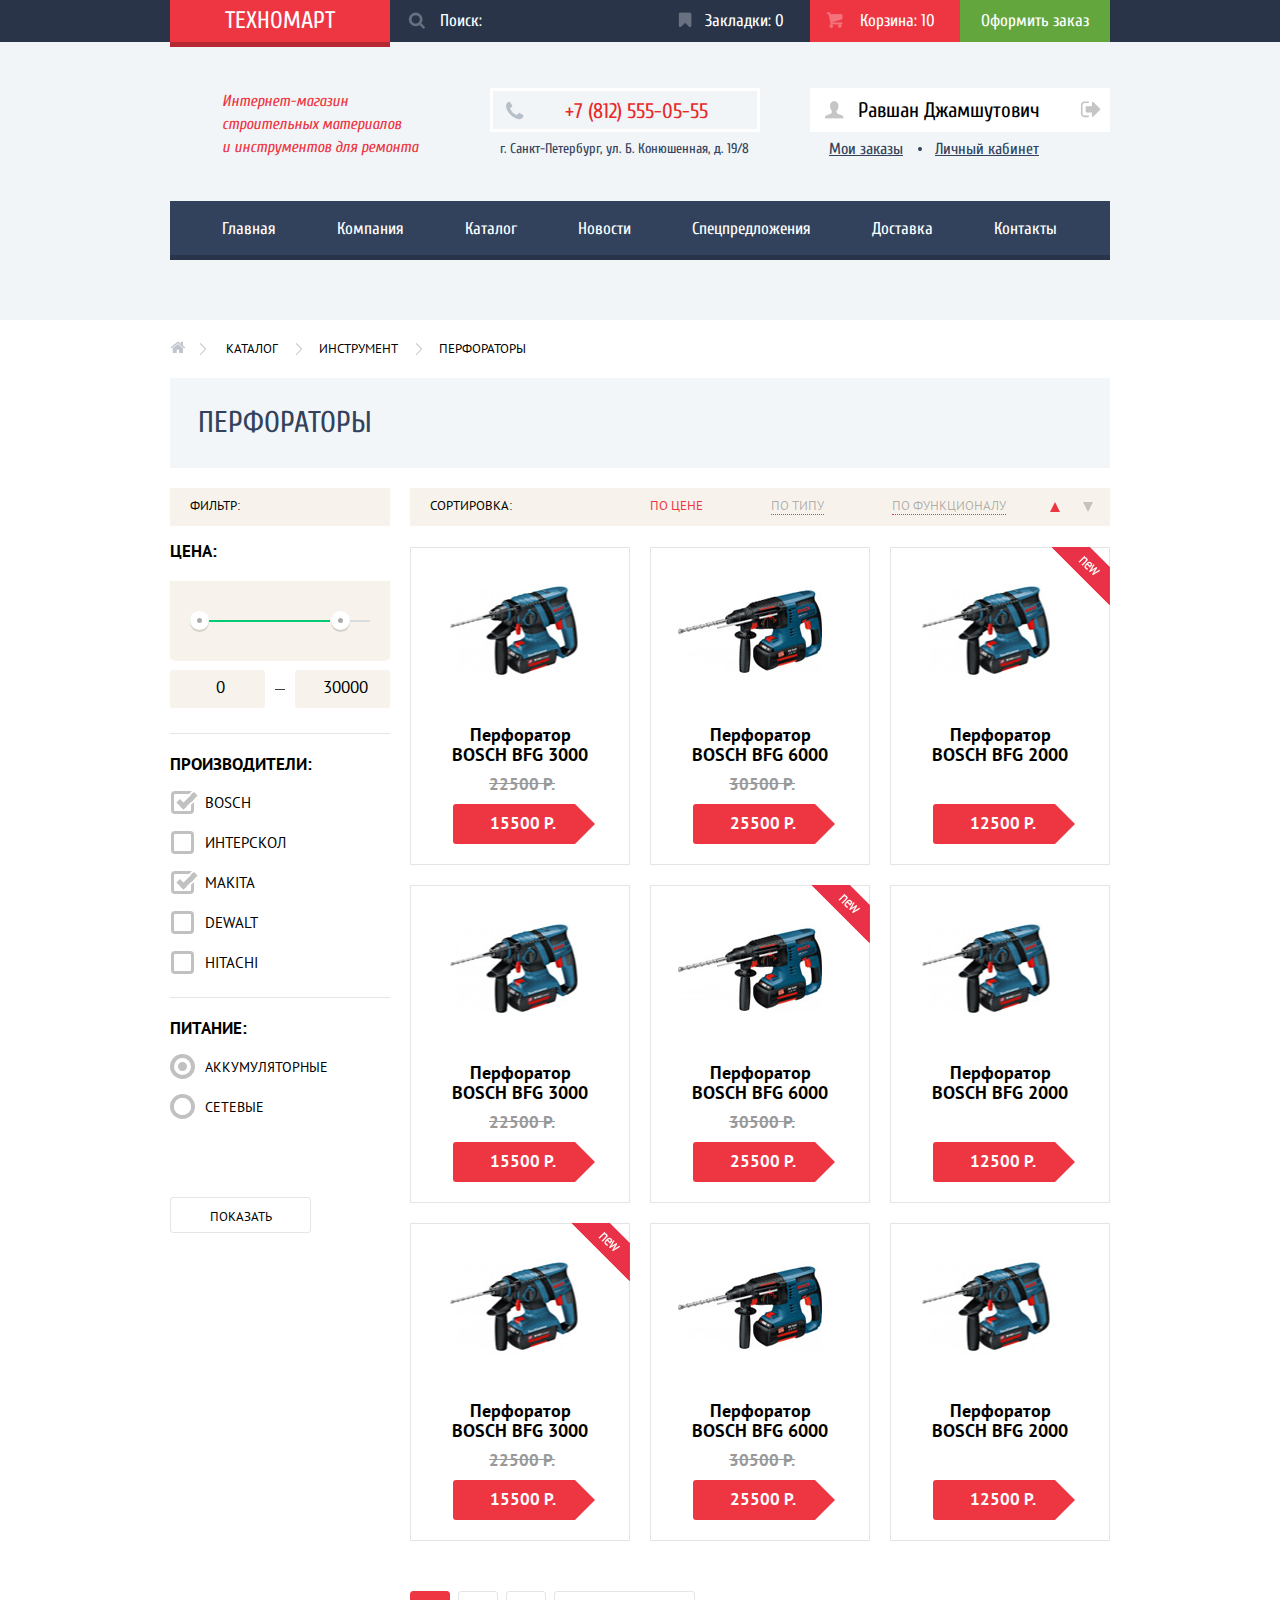
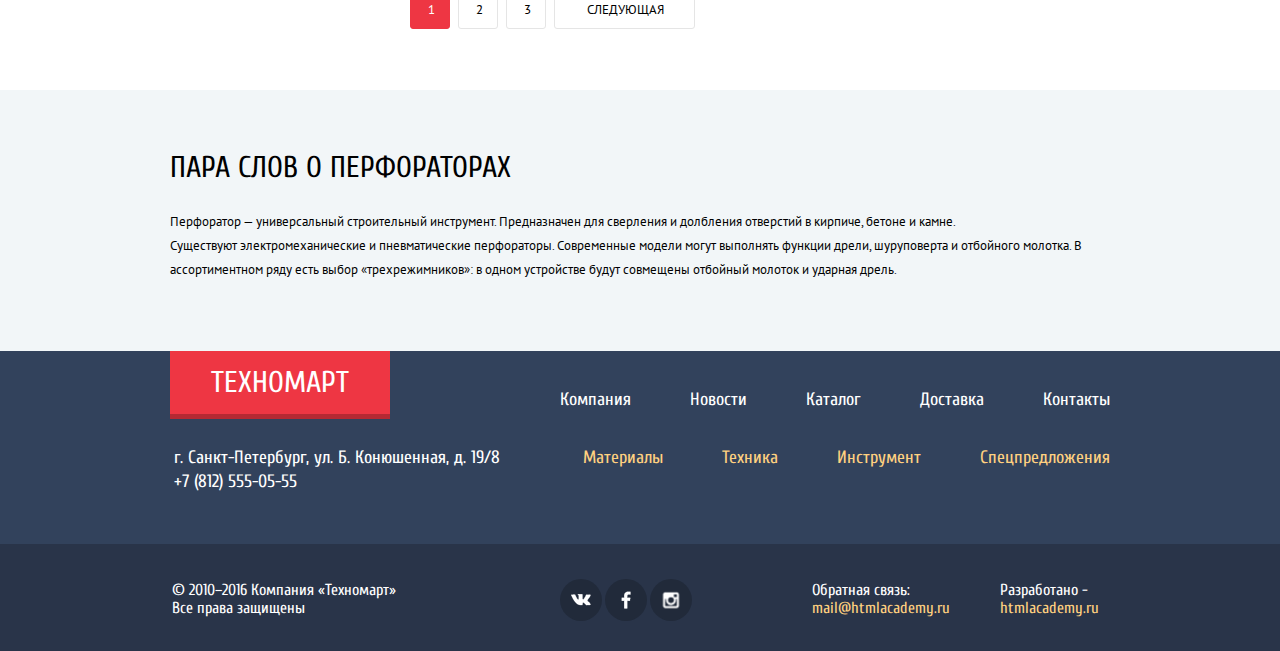
==== commit 27e17258: "Исправлены замечания  #1 на стадии финальной проверки" ====
--- a/catalog.html
+++ b/catalog.html
@@ -13,8 +13,10 @@
   <section class="header-top">
     <div class="container clearfix">
       <a href="index.html" class="logo header-logo">Техномарт</a>
-      <form class="header-search">
-        <input type="text" class="header-search-input" id="search" placeholder="Поиск:"><label for="search"></label>
+      <form class="header-search" action="https://echo.htmlacademy.ru" method="post">
+        <label for="search">Поиск:</label>
+        <input type="text" class="header-search-input" id="search" name="search" placeholder="Поиск:">
+        <button type="submit">Искать</button>
       </form>
       <div class="header-top-wrapper">
         <a href="#" class="header-bookmarks">Закладки: 0</a>
@@ -27,7 +29,7 @@
     <div class="container">
       <div class="header-bottom-info clearfix">
         <p class="header-company-description">
-          Интернет-магазин строительных материалов<br>и инструментов для ремонта
+          Интернет-магазин строительных материалов и&nbsp;инструментов для ремонта
         </p>
         <div class="header-company-contacts">
           <div class="header-company-phone">+7 (812) 555-05-55</div>
@@ -91,19 +93,19 @@
             <div class="fieldset-label">Производители:</div>
             <ul>
               <li>
-                <input type="checkbox" name="company1" id="company1" checked/><label for="company1">BOSCH</label>
-              </li>
-              <li>
-                <input type="checkbox" name="company2" id="company2"/><label for="company2">Интерскол</label>
-              </li>
-              <li>
-                <input type="checkbox" name="company3" id="company3" checked/><label for="company3">Makita</label>
-              </li>
-              <li>
-                <input type="checkbox" name="company4" id="company4"/><label for="company4">DEWALT</label>
-              </li>
-              <li>
-                <input type="checkbox" name="company5" id="company5"/><label for="company5">Hitachi</label>
+                <input type="checkbox" class="fieldset-checkbox" name="company1" id="company1" checked/><label for="company1">BOSCH</label>
+              </li>
+              <li>
+                <input type="checkbox" class="fieldset-checkbox" name="company2" id="company2"/><label for="company2">Интерскол</label>
+              </li>
+              <li>
+                <input type="checkbox" class="fieldset-checkbox" name="company3" id="company3" checked/><label for="company3">Makita</label>
+              </li>
+              <li>
+                <input type="checkbox" class="fieldset-checkbox" name="company4" id="company4"/><label for="company4">DEWALT</label>
+              </li>
+              <li>
+                <input type="checkbox" class="fieldset-checkbox" name="company5" id="company5"/><label for="company5">Hitachi</label>
               </li>
             </ul>
           </div>
@@ -111,10 +113,10 @@
             <div class="fieldset-label">Питание:</div>
             <ul>
               <li>
-                <input type="radio" name="power-supply" id="power1" value="accumulator" checked><label for="power1">Аккумуляторные</label>
-              </li>
-              <li>
-                <input type="radio" name="power-supply" id="power2" value="mains"><label for="power2">Сетевые</label>
+                <input type="radio" class="fieldset-radio" name="power-supply" id="power1" value="accumulator" checked><label for="power1">Аккумуляторные</label>
+              </li>
+              <li>
+                <input type="radio" class="fieldset-radio" name="power-supply" id="power2" value="mains"><label for="power2">Сетевые</label>
               </li>
             </ul>
           </div>
@@ -257,8 +259,9 @@
     <div class="container">
       <h2>Пара слов о перфораторах</h2>
       <p>
-        Перфоратор — универсальный строительный инструмент. Предназначен для сверления и долбления отверстий в кирпиче, бетоне и камне.<br>
-        Существуют электромеханические и пневматические перфораторы. Современные модели могут выполнять функции дрели, шуруповерта и отбойного молотка. В ассортиментном ряду есть выбор «трехрежимников»: в одном устройстве будут совмещены отбойный молоток и ударная дрель.
+        Перфоратор — универсальный строительный инструмент. Предназначен для сверления и долбления отверстий в кирпиче, бетоне и камне.
+        Существуют&nbsp;электромеханические и пневматические перфораторы. Современные модели могут выполнять функции дрели, шуруповерта и отбойного молотка. В
+        ассортиментном ряду есть выбор «трехрежимников»: в одном устройстве будут совмещены отбойный молоток и ударная дрель.
       </p>
     </div>
   </section>
@@ -271,7 +274,7 @@
         <div class="footer-company-menu">
           <a href="#">Компания</a>
           <a href="#">Новости</a>
-          <a href="#">Каталог</a>
+          <a href="catalog.html">Каталог</a>
           <a href="#">Доставка</a>
           <a href="#">Контакты</a>
         </div>
@@ -313,7 +316,7 @@
   </section>
 </footer>
 <div class="dialog catalog-cart">
-  <button class="dialog-close" type="button" title="Закрыть">Закрыть</button>
+  <a href="catalog.html" class="dialog-close" title="Закрыть">Закрыть</a>
   <div class="dialog-content">
     <span class="dialog-message">Товар добавлен в корзину!</span>
   </div>
--- a/css/style.min.css
+++ b/css/style.min.css
@@ -1 +1 @@
-body{font-family:"PT Sans","Arial",sans-serif;font-size:13px;line-height:24px;color:#000;min-width:960px}h1,h2,h3{font-family:"Cuprum","Arial",sans-serif}h1{color:#32425c;text-transform:uppercase;line-height:30px}h2,h3{line-height:24px;margin-bottom:30px}h1,h2{font-size:30px}.base-button,.logo,h2,h3{text-transform:uppercase}h3{font-size:36px}.clearfix::after{content:"";display:table;clear:both}.container{width:940px;margin:0 auto;padding:0 10px}.base-button,.logo{color:#fff;text-decoration:none;background-color:#ee3643}.base-button{font-size:14px;line-height:18px;display:inline-block;padding:10px 0;box-sizing:border-box;border:none;border-radius:3px}.base-button:hover{background-color:#ca2c37}.base-button:active{background-color:#ba2732}.base-button,footer,header{font-family:"Cuprum","Arial",sans-serif}.logo{float:left;text-align:center;box-shadow:0 5px 0 0 #b52933}.logo:hover{background-color:#ca2c37;box-shadow:0 5px 0 0 #9a212a}.logo:active{background-color:#ba2732;box-shadow:0 5px 0 0 #8e1e26}.header-top{background-color:#293449}.header-logo{width:220px;height:42px;font-size:24px;line-height:42px}.header-search{position:relative;float:left;width:270px;padding-left:50px;box-sizing:border-box}.header-search label{position:absolute;left:0;top:0;display:block;width:50px;height:100%}.header-search label::before{content:"";position:absolute;left:18px;top:50%;width:17px;height:17px;margin-top:-9px;background:url(../img/spritesheet.png) no-repeat -5px -502px;opacity:.3}.header-search-input{font-family:"Cuprum","Arial",sans-serif;font-size:17px;line-height:18px;color:#000;text-align:left;float:left;width:100%;padding:12px 5px 12px 0;margin:0;box-sizing:border-box;border:none;background-color:transparent}.header-search-input::-webkit-input-placeholder{color:#fff}.header-search-input::-moz-placeholder{color:#fff}.header-search-input:-ms-input-placeholder{color:#fff}.header-search:hover .header-search-input{background-color:#212a3a}.header-search .header-search-input:focus{background-color:#fff;outline:none}.header-search .header-search-input:focus+label{background-color:#fff}.header-search .header-search-input:focus+label::before{background:url(../img/spritesheet.png) no-repeat -5px -529px;opacity:1}.header-top-wrapper{font-size:0;float:right;width:450px;text-align:right}.header-sign a,.header-top-wrapper a{display:inline-block;line-height:18px;text-decoration:none}.header-top-wrapper a{text-align:left;position:relative;width:150px;padding:12px 5px 12px 45px;box-sizing:border-box;margin:0;font-size:17px;color:#fff}.header-bookmarks::before,.header-cart::before{content:"";position:absolute;top:50%;height:16px;margin-top:-9px;opacity:.3}.header-bookmarks::before{background:url(../img/spritesheet.png) no-repeat -5px -5px;left:18px;width:14px}.header-top-wrapper a.header-cart{padding-left:50px}.header-cart::before{left:16px;width:17px;background:url(../img/spritesheet.png) no-repeat -5px -53px}.header-bookmarks.full,.header-cart.full{background-color:#ee3643}.header-bookmarks:hover,.header-cart:hover,.header-search:hover{background-color:#212a3a}.header-bookmarks:hover::before,.header-cart:hover::before,.header-search:hover label::before{opacity:1}.header-bookmarks:active,.header-cart:active{opacity:.6;background-color:#161d29}.header-bookmarks:active::before,.header-cart:active::before{opacity:.5}.header-top-wrapper .header-order{text-align:center;padding-left:5px;background-color:#63a63e}.header-top-wrapper .header-order:hover{background-color:#5fbb2d}.header-top-wrapper .header-order:active{background-color:#518534;color:rgba(255,255,255,.51)}.header-bottom{padding-top:46px;padding-bottom:60px;background-color:#f1f5f7}.header-bottom-info{margin-bottom:39px}.header-company-description{float:left;font-style:italic;font-size:16px;line-height:23px;color:#ee3643;width:300px;padding-top:2px;padding-left:52px;padding-right:50px;box-sizing:border-box;margin:0 20px 0 0}.header-company-contacts{float:left;width:300px}.header-company-phone{position:relative;width:270px;padding:11px 5px 9px 72px;margin-bottom:5px;box-sizing:border-box;border:3px solid #fff;font-size:21px;line-height:18px;color:#e9292a;text-decoration:none}.header-company-phone::before{content:"";position:absolute;top:10px;left:12px;width:19px;height:19px;background:url(../img/spritesheet.png) no-repeat -5px -423px}.header-company-address{font-size:14px;line-height:24px;color:#32425c;padding-left:10px}.header-user{display:none;float:right;text-align:left}.header-user-wrapper{width:300px;margin-bottom:8px;font-size:0;background-color:#fff}.header-user-wrapper .header-profile{position:relative;display:inline-block;vertical-align:middle;width:259px;padding:12px 0 12px 48px;box-sizing:border-box;font-size:21px;line-height:18px;text-decoration:none;color:#000}.header-user-wrapper .header-profile::before{content:"";position:absolute;left:14px;top:50%;margin-top:-9px;width:20px;height:18px}.header-user-wrapper:hover .header-profile::before{background:url(../img/spritesheet.png) no-repeat -5px -584px}.header-user-wrapper .header-profile::before,.header-user-wrapper:active .header-profile::before{background:url(../img/spritesheet.png) no-repeat -5px -556px}.header-user-wrapper:active .header-profile{color:rgba(0,0,0,.3)}.header-user-wrapper .header-sign-out{position:relative;display:inline-block;vertical-align:middle;width:41px;background-color:#fff}.header-user-wrapper .header-sign-out::after{content:"";position:absolute;right:9px;top:50%;margin-top:-9px;width:21px;height:17px}.header-user-wrapper:hover .header-sign-out::after{background:url(../img/spritesheet.png) no-repeat -5px -327px}.header-user-wrapper .header-sign-out::after,.header-user-wrapper:active .header-sign-out::after{background:url(../img/spritesheet.png) no-repeat -5px -300px}.header-sign{display:none;float:right;width:300px;text-align:right;font-size:0}.header-sign a{padding-top:12px;padding-bottom:14px;vertical-align:top;font-size:21px;color:#000;background-color:#fff}.header-sign a:hover{color:#ee3643}.header-sign a:active{color:rgba(0,0,0,.3)}.header-sign.active,.header-user.active{display:block}.header-sign-in{position:relative;width:73px;padding-left:48px;text-align:left}.header-sign-in::before{content:"";position:absolute;left:15px;top:50%;margin-top:-9px;width:20px;height:17px}.header-sign-in:hover::before{background:url(../img/spritesheet.png) no-repeat -5px -273px}.header-sign-in::before,.header-sign-in:active::before{background:url(../img/spritesheet.png) no-repeat -5px -246px}.header-sign-up{width:150px;margin-left:10px;text-align:center}.header-user-cabinet,.header-user-order{font-size:16px;line-height:18px;color:#32425c}.header-user-order{position:relative;padding-left:19px;padding-right:19px}.header-user-order::after{content:"";position:absolute;right:0;top:50%;margin-top:-2px;width:4px;height:4px;border-radius:50%;background-color:#32425c}.header-user-cabinet{padding-left:10px}.header-user-cabinet:hover,.header-user-order:hover{color:#ee3643}.header-user-cabinet:active,.header-user-order:active{color:#32425c;opacity:.3}.header-main-navigation{font-size:0;padding-left:22px;background-color:#32425c;text-align:left;border-bottom:5px solid #293449}.header-main-navigation ul{padding:0;margin:0;list-style:none}.header-main-navigation li{display:inline-block;margin-right:1px}.header-main-navigation a{display:block;padding:19px 30px 18px;font-size:17px;line-height:17px;text-decoration:none;color:#fff;vertical-align:top}.header-main-navigation a:hover{background-color:#293449}.header-main-navigation a:active{background-color:#1d2739;opacity:.5}.promo{padding-top:60px;margin-bottom:32px}.promo-item{float:left;width:300px;min-height:123px;padding:20px 22px 22px 23px;margin-left:20px;margin-bottom:20px;box-sizing:border-box}.promo-item:first-child{margin-left:0}.promo-item a,.promo-item span,.slide b{font-family:"Cuprum","Arial",sans-serif;color:#fff}.promo-item span{font-size:24px;font-weight:700;line-height:30px;display:block;margin-bottom:12px}.promo-item a,.slide b{text-transform:uppercase}.promo-item a{text-decoration:none;text-align:center;display:inline-block;width:135px;margin-left:2px;box-sizing:border-box;background-color:rgba(0,0,0,.1);border-radius:2px;font-size:14px;line-height:38px}.promo-item a:hover{background-color:rgba(0,0,0,.2)}.promo-item a:active{background-color:rgba(0,0,0,.3)}.promo-materials{background:#f6b22d url(../img/promo-materials.png) 214px center no-repeat}.promo-tools{background:#4aafde url(../img/promo-tools.png) 198px center no-repeat}.promo-equipment{background:#cc79d1 url(../img/promo-equipment.png) 192px center no-repeat}.promo-discount{background:#85d179 url(../img/promo-discount.png) 196px center no-repeat}.promo-delivery{background:#f6b22d url(../img/promo-delivery.png) 192px center no-repeat}.flag,.slider{position:relative}.flag::before{content:"";position:absolute;top:0;right:0;z-index:10;display:block;width:60px;height:59px}.flag-new::before{content:"";background:url(../img/spritesheet.png) no-repeat -5px -355px}.slider{float:left}.slide,.slider input[type=radio]{display:none}.slide{width:620px;height:266px;color:#fff;padding-left:26px;padding-top:26px;box-sizing:border-box}.slide b{font-size:36px;line-height:30px}.slide span{font-size:18px;line-height:24px;color:#fff;text-transform:none}#slide1{background:url(../img/slide1.jpg) no-repeat 0 0}#slide2{background:url(../img/slide2.jpg) no-repeat 0 0}.slider-controls{position:absolute;top:0;left:0;width:100%;height:100%;box-sizing:border-box;padding:114px 19px 22px 26px}.slider-controls .slider-arrows{font-size:0;margin-bottom:52px}.slider-controls .slider-arrows .slider-left{float:left;width:22px;height:40px;background:url(../img/spritesheet.png) no-repeat -5px -196px;cursor:pointer}.slider-controls .slider-arrows .slider-right{float:right;width:22px;height:40px;background:url(../img/spritesheet.png) no-repeat -5px -452px;cursor:pointer}.slider-controls .slider-dots{display:block;font-size:0;text-align:center;padding-top:11px;padding-right:4px}.slider-controls .slider-dots .slider-btn{display:inline-block;width:6px;height:6px;margin-right:10px;background-color:#fff;border:2px solid #fff;border-radius:50%;box-shadow:0 0 2px rgba(0,0,0,.8);cursor:pointer}.catalog-sort-type a:last-child,.slider-controls .slider-dots .slider-btn:last-child{margin-right:0}.slider-controls .base-button{position:absolute;bottom:22px;left:27px;padding:10px 45px 10px 49px}#btn-1:checked~.slider-controls label[for=btn-1].slider-btn,#btn-2:checked~.slider-controls label[for=btn-2].slider-btn{background-color:#ee3643}#btn-1:checked~.slides #slide1,#btn-2:checked~.slides #slide2,#credit:checked~.services-wrapper .services-item.credit,#delivery:checked~.services-wrapper .services-item.delivery,#guarantee:checked~.services-wrapper .services-item.guarantee{display:block}.section-header{height:90px;background-color:#f7f3ec;margin-bottom:20px}.section-header-left{float:left;padding:29px}.section-header-left.brand-header{padding-left:25px}.section-header-left h1{margin:0;font-weight:400}.section-header-right{float:right;padding:25px 23px 25px 25px}.section-header-right .base-button{width:253px;text-align:center}.section-content{font-size:0;margin-left:-20px}.catalog-item{position:relative;font-size:17px;line-height:20px;display:inline-block;width:220px;margin-left:20px;margin-bottom:20px;text-align:center;vertical-align:top;box-shadow:inset 0 0 0 1px #e5e5e5}.catalog-item-image{position:relative;width:220px;height:178px}.catalog-item-image img{position:absolute;top:50%;left:50%;-webkit-transform:translate(-50%,-50%);transform:translate(-50%,-50%);display:block;max-width:100%}.catalog-item-image img.bfg-9000{top:87px;left:110px}.catalog-item-image img.bfg-3000{top:84px;left:104px}.catalog-item-image img.bfg-6000{top:85px;left:100px}.catalog-item-image img.bfg-2000{top:84px;left:96px}.catalog-item-title{font-size:18px;line-height:20px;font-weight:700;min-height:40px;padding:0 30px;margin:0 0 10px}.catalog-item-old-price{display:block;min-height:20px;margin-bottom:9px;padding-left:4px;color:#999;text-decoration:line-through}.catalog-item-price{position:relative;display:block;width:79px;margin:0 auto 21px 43px;padding:10px 30px;color:#fff;background:#ee3643;border-radius:3px;text-decoration:none}.catalog-item-price:after{content:"";position:absolute;top:0;right:-23px;width:0;height:0;border:20px solid #fff;border-left-color:#ee3643}.catalog-item-controls{position:absolute;top:0;left:0;z-index:10;width:220px;height:88px;padding:40px 0;background-color:transparent}.catalog-item-bookmark,.catalog-item-buy{position:relative;display:block;width:129px;margin:0 auto 7px;padding:7px 0 7px 4px;border:3px solid #63a63e;background-color:#63a63e;font-size:14px;font-weight:400;font-family:"Cuprum","Arial",sans-serif;line-height:18px;text-decoration:none;text-transform:uppercase;border-radius:3px}.catalog-item-buy{border-bottom-color:#367315;color:#fff}.catalog-item-bookmark{color:#32425c;background:#fff;border-color:#63a63e}.catalog-item-buy::before{content:"";position:absolute;top:50%;left:13px;width:17px;height:16px;margin-top:-8px;background:url(../img/spritesheet.png) no-repeat -5px -53px;opacity:.3}.catalog-item-buy:hover{border-color:#5fbb2d #5fbb2d #367315;background-color:#5fbb2d}.catalog-item-buy:active::before,.catalog-item-buy:hover::before{opacity:1}.catalog-item-buy:active{border-color:#518534;background-color:#518534}.catalog-item-bookmark:hover{border-color:#32425c}.catalog-item-bookmark:active{color:rgba(50,66,92,.3);border-color:#c1c6ce}.catalog-item:hover .catalog-item-image img,.services input[type=radio]{display:none}.brand:hover,.catalog-item:hover{box-shadow:0 10px 25px 0 rgba(41,52,73,.5)}.brand img,.catalog-item:hover .catalog-item-controls,.company-map a{display:block}.brands{padding-bottom:64px}.brand{position:relative;display:inline-block;width:220px;height:145px;margin-left:20px;margin-bottom:20px;vertical-align:top;box-shadow:inset 0 0 0 1px #e5e5e5,inset 0 2px 0 0 #fdfdfd}.brand:hover{border:none}.brand:active{border:none;opacity:.3;box-shadow:0 4px 10px 0 rgba(41,52,73,.5)}.brand img{position:absolute;top:48%;left:50%;-webkit-transform:translate(-50%,-50%);transform:translate(-50%,-50%)}.brand img.interskol{top:44%;left:50%}.brand img.hitachi{top:49%;left:51%}.brand img.metabo{top:46%;left:52%}.services{padding-top:68px;background-color:#f2f6f8}.services h2,.services h3{margin:0 0 28px;font-weight:400}.services h3{margin:0 0 31px}.services-motto{width:400px;margin-bottom:68px}.services-list{position:relative;float:left;width:240px;margin:0;padding:0;list-style:none}.services-list::after{content:url(../img/srv-vert-grad.png);position:absolute;width:10px;height:272px;top:-43px;right:0}.services-list li{font-family:"Cuprum","Arial",sans-serif;font-size:21px;font-weight:700;line-height:30px}.services-list label{color:#fff;text-decoration:none;display:block;padding-left:23px;padding-top:16px;padding-bottom:16px;background-color:#32425c;box-shadow:inset 0 1px 0 0 #405069,inset 0 -1px 0 0 #293449;cursor:pointer}.services-items{float:right;width:620px}.services-item{display:none;min-height:280px;padding-top:5px}#delivery:checked~.services-wrapper{background:url(../img/srv-truck.png) right 18% top 25px no-repeat}#guarantee:checked~.services-wrapper{background:url(../img/srv-guarantee.png) right 15% top 3px no-repeat}#credit:checked~.services-wrapper{background:url(../img/srv-credit.png) right 14% top no-repeat}#credit:checked~.services-wrapper label[for=credit],#delivery:checked~.services-wrapper label[for=delivery],#guarantee:checked~.services-wrapper label[for=guarantee]{color:#32425c;background-color:#fff;box-shadow:none;cursor:default}.services-item .base-button{margin-top:15px;padding-left:46px;padding-right:44px}.services-item.delivery p{width:278px}.services-item.guarantee p{width:378px}.services-item.credit p{width:280px}.company{padding-top:83px;padding-bottom:86px}.company .container{position:relative}.company h2,.company h3{margin:0 0 28px;font-weight:400}.company-info{float:left;width:620px;margin-right:20px}.company-info>p{width:540px;margin-bottom:24px}.company-info .base-button{width:220px;padding-left:41px}.company-contacts>p{margin-bottom:32px}.company-contacts .base-button{width:100%;padding-left:64px}.company-info-delivery{margin-bottom:38px}.company-info-delivery>p{margin-bottom:21px}.company-info-delivery ul{font-family:"Cuprum","Arial",sans-serif;font-size:18px;line-height:21px;padding-left:1px;margin:0;list-style:none}.company-info-delivery li{position:relative;padding-left:36px;margin-bottom:18px}.company-info-delivery li::before{content:"";position:absolute;top:50%;left:0;margin-top:-1px;display:block;width:25px;height:2px;background-color:#fb565a}.company-contacts{float:right;width:300px}.catalog-filter input[type=checkbox],.catalog-filter input[type=radio],.company-form{display:none}.company-map{margin-bottom:40px}.company-map img{display:block;width:300px;height:158px;cursor:pointer}.company-map-popup{position:absolute;top:-49px;left:10px;z-index:15;display:none;width:940px;height:446px;box-shadow:0 0 15px 1px rgba(35,31,32,.5)}.company-map-popup .dialog-close{z-index:3000}.page{padding-top:20px}.page-breadcrumbs{margin-bottom:20px;background:#fff}.page-breadcrumbs span{position:relative;float:left;padding-right:24px;margin-right:17px;line-height:18px;text-transform:uppercase;text-decoration:none}.page-breadcrumbs a{color:#000;text-decoration:none}.page-breadcrumbs .home{font-size:0;display:inline-block;width:15px;height:14px;vertical-align:top;background:url(../img/spritesheet.png) no-repeat -5px -146px}.page-breadcrumbs span:not(:last-child)::before{content:"";position:absolute;top:3px;right:0;width:7px;height:12px;background:url(../img/spritesheet.png) no-repeat -5px -31px}.page-breadcrumbs span:first-child::before{top:3px;right:3px}.page-title{padding-left:28px;padding-top:31px;padding-bottom:29px;margin:0 0 20px;font-weight:400;background-color:#f2f6f8}.catalog{padding-bottom:61px}.catalog-block-header{padding-top:6px;padding-bottom:8px;padding-left:2px;background-color:#f7f3ec;margin-bottom:11px;text-transform:uppercase}.catalog-filter{float:left;width:220px}.catalog-filter-title{display:inline-block;padding-left:18px}.catalog-filter .fieldset{padding-bottom:25px;margin-bottom:15px;border-bottom:1px solid #e5e5e5}.catalog-filter .fieldset:last-of-type{margin-bottom:56px;border-bottom:none}.catalog-filter .fieldset-label{font-size:17px;line-height:30px;text-transform:uppercase;font-weight:700;margin-bottom:15px}.catalog-filter .range{position:relative;height:80px;background-color:#f7f3ec;border-radius:0 0 5px 5px;margin-bottom:9px}.catalog-filter .range-left::before{content:"";position:absolute;top:50%;left:20px;margin-top:-1px;width:140px;height:2px;background-color:#00ca74}.catalog-filter .range-right::before{content:"";position:absolute;top:50%;right:20px;margin-top:-1px;width:30px;height:2px;background-color:#d7dcde}.catalog-filter .range-left::after,.catalog-filter .range-right::after{content:"";position:absolute;top:50%;margin-top:-10px;width:5px;height:5px;background-color:#ababab;border:7px solid #fff;border-radius:50%;box-shadow:0 2px 0 0 rgba(0,0,0,.14);cursor:pointer}.catalog-filter .range-left::after{left:20px}.catalog-filter .range-right::after{right:40px}.catalog-filter .range-value{width:95px;height:38px;font-size:17px;line-height:18px;text-align:center;padding-left:6px;padding-top:8px;background-color:#f7f3ec;border-radius:3px;box-sizing:border-box}.catalog-filter .range-value:first-of-type{float:left}.catalog-filter .range-value:last-of-type{float:right}.catalog-filter .range-delimiter{position:relative;float:left;width:30px;height:38px}.catalog-filter .range-delimiter::before{content:"";position:absolute;left:10px;top:50%;width:10px;height:1px;background-color:#444}.catalog-filter label{position:relative;display:inline-block;padding-left:34px;padding-right:5px}.catalog-filter ul{margin:0;padding:0;list-style:none;font-size:15px;line-height:20px;text-transform:uppercase}.catalog-filter li:not(:last-child){margin-bottom:19px}.catalog-filter label::before{content:"";position:absolute;top:0;left:0;display:block}.catalog-filter input[type=radio]+label::before{left:4px;width:9px;height:9px;border:4px solid #fff;border-radius:50%;box-shadow:0 0 0 4px #c1c1c1}.catalog-filter input[type=radio]:checked+label::before{background-color:#c1c1c1}.catalog-filter input[type=radio]+label:hover::before{box-shadow:0 0 0 4px #b5b5b5}.catalog-filter input[type=radio]:checked label:hover::before{background-color:#b5b5b5}.catalog-filter input:disabled+label{color:rgba(0,0,0,.4)}.catalog-filter input[type=radio]:disabled+label::before,.catalog-filter input[type=radio]:disabled+label:hover::before{box-shadow:0 0 0 4px #e9e9e9;background-color:#e9e9e9}.catalog-filter input[type=checkbox]+label::before{width:17px;height:17px;border:3px solid #c1c1c1;border-radius:4px}.catalog-filter input[type=checkbox]:checked+label::after{content:"";position:absolute;left:5px;top:50%;margin-top:-7px;width:15px;height:5px;background-color:transparent;box-shadow:0 2px 0 0 #fff,inset 0 -2px 0 0 #fff;border-bottom:5px solid #c1c1c1;border-left:5px solid #c1c1c1;-webkit-transform:rotate(-45deg);transform:rotate(-45deg)}.catalog-filter input[type=checkbox]+label:hover::before{border-color:#b5b5b5}.catalog-filter input[type=checkbox]:checked+label:hover::after{border-color:#b5b5b5}.catalog-filter input[type=checkbox]:disabled+label::before,.catalog-filter input[type=checkbox]:disabled+label:hover::before,.catalog-filter input[type=checkbox]:disabled:checked+label::after,.catalog-filter input[type=checkbox]:disabled:checked+label:hover::after{border-color:#e9e9e9}.catalog-filter button{font-family:"PT Sans","Arial",sans-serif;font-size:13px;line-height:36px;text-align:center;text-transform:uppercase;width:141px;height:36px;border:1px solid #e5e5e5;border-radius:3px;background-color:#fff}.catalog-filter button:hover{border-color:#bdc6ca}.catalog-filter button:active{border-color:#ee3643;outline:none}.catalog-filter button:focus{outline:none}.catalog-items{float:right;width:700px}.catalog-sort-title{float:left;padding-left:18px;width:220px}.catalog-sort-type{float:left;width:380px}.catalog-sort-type a{margin-right:65px;color:rgba(0,0,0,.3);text-decoration:none;border-bottom:1px dotted #ee3643}.catalog-sort-type a:not(.current):hover{color:#000;border-bottom:1px solid #ee3643}.catalog-sort-type a:not(.current):active{color:#ee3643;border-bottom:none}.catalog-sort-type a.current{color:#ee3643;border-bottom:none}.catalog-sort-order{float:right;width:80px}.catalog-sort-order a{position:relative;display:inline-block;width:10px;height:10px;margin-left:20px;vertical-align:middle;text-align:left;font-size:0}.catalog-sort-order a:first-child::before{content:"";position:absolute;width:0;height:0;border-style:solid;border-width:0 5px 10px;border-color:#c6c2bd transparent}.catalog-sort-order a:last-child::before{content:"";position:absolute;width:0;height:0;border-style:solid;border-width:10px 5px 0;border-color:#c6c2bd transparent}.catalog-sort-order a:not(.current):hover::before{border-color:#000 transparent}.catalog-sort-order a:not(.current):active::before{border-color:#ee3643 transparent}.catalog-sort-order a.current::before{border-color:#ee3643 transparent}.catalog-gallery{font-size:0;margin-bottom:30px;margin-left:-20px;margin-top:21px}.catalog-cart,.catalog-item-controls{display:none}.catalog-paginator a{float:left;min-width:36px;height:36px;margin-right:8px;padding-left:2px;text-align:center;font-size:13px;line-height:36px;color:#000;text-decoration:none;background:#fff;border:1px solid #e5e5e5;border-radius:3px;text-transform:uppercase}.catalog-paginator a:last-child{padding:0 30px 0 32px}.catalog-paginator a:not(.current):hover{border-color:#bdc6ca}.catalog-paginator a:active{border-color:#ee3643}.catalog-paginator .current{background:#ee3643;color:#fff;border-color:#ee3643}.page .category{padding-top:66px;padding-bottom:56px;background-color:#f2f6f8}.page .category h2{margin:0 0 30px;font-weight:400}.footer-top{font-size:18px;line-height:24px;color:#fff;background-color:#32425c;padding-bottom:50px}.footer-row{margin-bottom:32px}.footer-logo{width:220px;height:63px;font-size:30px;line-height:64px}.footer-company-menu{float:right;width:700px;padding-top:37px;text-align:right;font-size:0}.footer-company-menu a,.footer-item-menu a{display:inline-block;margin-left:59px;vertical-align:top;text-decoration:none;font-size:18px;line-height:24px;color:#fff}.footer-contacts{float:left;width:380px;margin:0;padding-left:4px}.footer-item-menu{float:right;width:540px;font-size:0;text-align:right}.footer-item-menu a{color:#ffd180}.footer-company-menu a:first-child,.footer-item-menu a:first-child{margin-left:0}.footer-company-menu a:hover,.footer-item-menu a:hover{text-decoration:underline}.footer-company-menu a:active,.footer-item-menu a:active{opacity:.5;text-decoration:none}.footer-bottom{font-size:16px;line-height:18px;color:#fff;background-color:#293449;padding-top:37px;padding-bottom:30px}.footer-bottom p{margin-top:0;margin-bottom:0}.footer-company{float:left;width:240px;margin-right:148px;padding-left:2px}.footer-social{float:left;width:148px;margin-right:104px;font-size:0;margin-top:-2px}.footer-social-btn{position:relative;float:left;width:42px;height:42px;margin-right:3px;vertical-align:top;text-decoration:none;border-radius:50%;background-color:#212a3a}.footer-social-btn:last-child{margin-right:0}.footer-social-btn:hover{background-color:#ee3643}.footer-social-btn-vk::before{width:20px;height:12px;background:url(../img/spritesheet.png) no-repeat -5px -612px}.footer-social-btn-fb::before,.footer-social-btn-inst::before,.footer-social-btn-vk::before{content:"";position:absolute;top:50%;left:50%;-webkit-transform:translate(-50%,-50%);transform:translate(-50%,-50%)}.footer-social-btn-fb::before{background:url(../img/spritesheet.png) no-repeat -5px -119px;width:10px;height:18px}.footer-social-btn-inst::before{width:17px;height:17px;background:url(../img/spritesheet.png) no-repeat -5px -169px}.footer-creator-mail{float:left;width:140px;text-align:left;margin-right:20px}.footer-creator-address{float:left;width:110px;text-align:left;padding-left:28px}.footer-creator-address a,.footer-creator-mail a{color:#ffd180;text-decoration:none}.footer-creator-address a:hover,.footer-creator-mail a:hover{color:#ffd180;text-decoration:underline}.footer-creator-address a:active,.footer-creator-mail a:active{color:#ee3643;text-decoration:none}.dialog{position:fixed;top:50%;left:50%;z-index:20;-webkit-transform:translate(-50%,-50%);transform:translate(-50%,-50%);width:620px;background-color:#fff;border-top:7px solid #ee3643;box-shadow:0 20px 40px 0 rgba(41,52,73,.75)}.dialog-overlay{position:fixed;top:0;left:0;z-index:18;display:none;width:100%;height:100%;background:rgba(0,0,0,.5)}.dialog .dialog-content{font-family:"Cuprum","Arial",sans-serif;font-size:18px;line-height:18px;color:#000;padding:46px 80px 17px}.dialog .dialog-content-left{float:left;width:220px}.dialog .dialog-content-right{float:right;width:220px}.dialog .dialog-content label{display:inline-block;margin-bottom:10px}.dialog .dialog-content input,.dialog .dialog-content textarea{font-family:"PT Sans","Arial",sans-serif;font-size:13px;line-height:18px;width:100%;height:38px;margin-bottom:20px;padding-left:14px;box-sizing:border-box;border:2px solid #d7dcde;border-radius:3px}.dialog .dialog-content textarea{min-height:114px;padding-top:7px}.dialog-content .dialog-message{position:relative;display:inline-block;text-align:left;padding-left:101px;margin-top:24px;margin-bottom:58px;font-size:30px}.dialog-content .dialog-message::before{content:"";position:absolute;top:50%;left:1px;margin-top:-33px;width:66px;height:66px;background-color:#63a63e;border-radius:50%}.dialog-content .dialog-message::after{content:"";position:absolute;top:50%;left:15px;margin-top:-13px;width:39px;height:30px;background:url(../img/spritesheet.png) no-repeat -5px -79px}.dialog-close{position:absolute;top:9px;right:9px;width:21px;height:21px;font-size:0;background-color:transparent;border:0;cursor:pointer}.dialog-close::after,.dialog-close::before{content:"";position:absolute;top:8px;left:-3px;width:26px;height:5px;background-color:#ee3643}.dialog-close::before{-webkit-transform:rotate(45deg);transform:rotate(45deg)}.dialog-close::after{-webkit-transform:rotate(-45deg);transform:rotate(-45deg)}.dialog-controls{padding:37px 80px;text-align:center;background-color:#f1f1f1}.dialog-controls .base-button{width:100%}.dialog-controls .catalog-cart-order{float:left;width:220px}.dialog-controls .catalog-cart-continue{float:right;width:220px;color:#000;background-color:#fff}.dialog-controls .catalog-cart-continue:hover{color:#ee3643}.dialog-controls .catalog-cart-continue:active{color:rgba(0,0,0,.3)}.display-block{display:block}.dialog-animation{-webkit-animation-name:move;animation-name:move;-webkit-animation-timing-function:linear;animation-timing-function:linear;-webkit-animation-duration:2s;animation-duration:2s}@-webkit-keyframes move{0%{-webkit-transform:translate(-50%,-50%) scale(0,0);transform:translate(-50%,-50%) scale(0,0)}25%{-webkit-transform:translate(-50%,-50%) scale(.25,.25);transform:translate(-50%,-50%) scale(.25,.25)}50%{-webkit-transform:translate(-50%,-50%) scale(.5,.5);transform:translate(-50%,-50%) scale(.5,.5)}75%{-webkit-transform:translate(-50%,-50%) scale(.75,.75);transform:translate(-50%,-50%) scale(.75,.75)}to{-webkit-transform:translate(-50%,-50%) scale(1,1);transform:translate(-50%,-50%) scale(1,1)}}@keyframes move{0%{-webkit-transform:translate(-50%,-50%) scale(0,0);transform:translate(-50%,-50%) scale(0,0)}25%{-webkit-transform:translate(-50%,-50%) scale(.25,.25);transform:translate(-50%,-50%) scale(.25,.25)}50%{-webkit-transform:translate(-50%,-50%) scale(.5,.5);transform:translate(-50%,-50%) scale(.5,.5)}75%{-webkit-transform:translate(-50%,-50%) scale(.75,.75);transform:translate(-50%,-50%) scale(.75,.75)}to{-webkit-transform:translate(-50%,-50%) scale(1,1);transform:translate(-50%,-50%) scale(1,1)}}
+body{font-family:"PT Sans","Arial",sans-serif;font-size:13px;line-height:24px;color:#000;min-width:960px}h1,h2,h3{font-family:"Cuprum","Arial",sans-serif}h1{color:#32425c;text-transform:uppercase;line-height:30px}h2,h3{line-height:24px;margin-bottom:30px}h1,h2{font-size:30px}.base-button,.logo,h2,h3{text-transform:uppercase}h3{font-size:36px}.clearfix::after{content:"";display:table;clear:both}.container{width:940px;margin:0 auto;padding:0 10px}.base-button,.logo{color:#fff;text-decoration:none;background-color:#ee3643}.base-button{font-size:14px;line-height:18px;display:inline-block;vertical-align:top;padding:10px 0;box-sizing:border-box;border:none;border-radius:3px}.base-button:hover{background-color:#ca2c37}.base-button:active{background-color:#ba2732}.base-button,footer,header{font-family:"Cuprum","Arial",sans-serif}.logo{float:left;text-align:center;box-shadow:0 5px 0 0 #b52933}.logo:hover{background-color:#ca2c37;box-shadow:0 5px 0 0 #9a212a}.logo:active{background-color:#ba2732;box-shadow:0 5px 0 0 #8e1e26}.header-top{background-color:#293449}.header-logo{width:220px;height:42px;font-size:24px;line-height:42px}.header-search{position:relative;float:left;width:270px;padding-left:50px;box-sizing:border-box}.header-search label,.slider input[type=radio]{display:none}.header-search button{position:absolute;left:0;top:0;display:block;width:50px;height:100%;font-size:0;border:0;background-color:transparent;cursor:pointer}.header-search button::before{content:"";position:absolute;left:18px;top:50%;width:17px;height:17px;margin-top:-9px;background:url(../img/spritesheet.png) no-repeat -5px -502px;opacity:.3}.header-search-input{font-family:"Cuprum","Arial",sans-serif;font-size:17px;line-height:18px;color:#000;text-align:left;float:left;width:100%;padding:12px 5px 12px 0;margin:0;box-sizing:border-box;border:none;background-color:transparent}.header-search-input::-webkit-input-placeholder{color:#fff}.header-search-input::-moz-placeholder{color:#fff}.header-search-input:-ms-input-placeholder{color:#fff}.header-search:hover .header-search-input{background-color:#212a3a}.header-bookmarks:hover::before,.header-cart:hover::before,.header-search:hover button::before,.header-search:hover label::before{opacity:1}.header-search .header-search-input:focus{background-color:#fff;outline:none}.header-search-input:focus+button{background-color:#fff}.header-search-input:focus+button::before{background:url(../img/spritesheet.png) no-repeat -5px -529px;opacity:1}.header-top-wrapper{font-size:0;float:right;width:450px;text-align:right}.header-sign a,.header-top-wrapper a{display:inline-block;vertical-align:top;line-height:18px;text-decoration:none}.header-top-wrapper a{text-align:left;position:relative;width:150px;padding:12px 5px 12px 45px;box-sizing:border-box;margin:0;font-size:17px;color:#fff}.header-bookmarks::before,.header-cart::before{content:"";position:absolute;top:50%;height:16px;margin-top:-9px;opacity:.3}.header-bookmarks::before{background:url(../img/spritesheet.png) no-repeat -5px -5px;left:18px;width:14px}.header-top-wrapper a.header-cart{padding-left:50px}.header-cart::before{left:16px;width:17px;background:url(../img/spritesheet.png) no-repeat -5px -53px}.header-bookmarks.full,.header-cart.full{background-color:#ee3643}.header-bookmarks:hover,.header-cart:hover,.header-search:hover{background-color:#212a3a}.header-bookmarks:active,.header-cart:active{opacity:.6;background-color:#161d29}.header-bookmarks:active::before,.header-cart:active::before{opacity:.5}.header-top-wrapper .header-order{text-align:center;padding-left:5px;background-color:#63a63e}.header-top-wrapper .header-order:hover{background-color:#5fbb2d}.header-top-wrapper .header-order:active{background-color:#518534;color:rgba(255,255,255,.51)}.header-bottom{padding-top:46px;padding-bottom:60px;background-color:#f1f5f7}.header-bottom-info{margin-bottom:39px}.header-company-description{float:left;font-style:italic;font-size:16px;line-height:23px;color:#ee3643;width:300px;padding-top:2px;padding-left:52px;padding-right:50px;box-sizing:border-box;margin:0 20px 0 0}.header-company-contacts{float:left;width:300px}.header-company-phone{position:relative;width:270px;padding:11px 5px 9px 72px;margin-bottom:5px;box-sizing:border-box;border:3px solid #fff;font-size:21px;line-height:18px;color:#e9292a;text-decoration:none}.header-company-phone::before{content:"";position:absolute;top:10px;left:12px;width:19px;height:19px;background:url(../img/spritesheet.png) no-repeat -5px -423px}.header-company-address{font-size:14px;line-height:24px;color:#32425c;padding-left:10px}.header-user{display:none;float:right;text-align:left}.header-user-wrapper{width:300px;margin-bottom:6px;font-size:0;background-color:#fff}.header-user-wrapper .header-profile{position:relative;display:inline-block;vertical-align:middle;width:259px;padding:13px 0 13px 48px;box-sizing:border-box;font-size:21px;line-height:18px;text-decoration:none;color:#000}.header-user-wrapper .header-profile::before{content:"";position:absolute;left:14px;top:50%;margin-top:-9px;width:20px;height:18px}.header-user-wrapper:hover .header-profile::before{background:url(../img/spritesheet.png) no-repeat -5px -584px}.header-user-wrapper .header-profile::before,.header-user-wrapper:active .header-profile::before{background:url(../img/spritesheet.png) no-repeat -5px -556px}.header-user-wrapper:active .header-profile{color:rgba(0,0,0,.3)}.header-user-wrapper .header-sign-out{position:relative;display:inline-block;vertical-align:middle;width:41px;background-color:#fff}.header-user-wrapper .header-sign-out::after{content:"";position:absolute;right:9px;top:50%;margin-top:-9px;width:21px;height:17px}.header-user-wrapper:hover .header-sign-out::after{background:url(../img/spritesheet.png) no-repeat -5px -327px}.header-user-wrapper .header-sign-out::after,.header-user-wrapper:active .header-sign-out::after{background:url(../img/spritesheet.png) no-repeat -5px -300px}.header-sign{display:none;float:right;width:300px;text-align:right;font-size:0}.header-sign a{padding-top:13px;padding-bottom:14px;font-size:21px;color:#000;background-color:#fff}.header-sign a:hover{color:#ee3643}.header-sign a:active{color:rgba(0,0,0,.3)}.header-sign.active,.header-user.active{display:block}.header-sign-in{position:relative;width:73px;padding-left:48px;text-align:left}.header-sign-in::before{content:"";position:absolute;left:15px;top:50%;margin-top:-9px;width:20px;height:17px}.header-sign-in:hover::before{background:url(../img/spritesheet.png) no-repeat -5px -273px}.header-sign-in::before,.header-sign-in:active::before{background:url(../img/spritesheet.png) no-repeat -5px -246px}.header-sign-up{width:150px;margin-left:10px;text-align:center}.header-user-cabinet,.header-user-order{font-size:16px;line-height:18px;color:#32425c}.header-user-order{position:relative;padding-left:19px;padding-right:19px}.header-user-order::after{content:"";position:absolute;right:0;top:50%;margin-top:-2px;width:4px;height:4px;border-radius:50%;background-color:#32425c}.header-user-cabinet{padding-left:10px}.header-user-cabinet:hover,.header-user-order:hover{color:#ee3643}.header-user-cabinet:active,.header-user-order:active{color:#32425c;opacity:.3}.header-main-navigation{font-size:0;padding-left:22px;background-color:#32425c;text-align:left;border-bottom:5px solid #293449}.header-main-navigation ul{padding:0;margin:0;list-style:none}.header-main-navigation li{display:inline-block;vertical-align:top;margin-right:1px}.header-main-navigation a{display:block;padding:19px 30px 18px;font-size:17px;line-height:17px;text-decoration:none;color:#fff;vertical-align:top}.header-main-navigation a:hover{background-color:#293449}.header-main-navigation a:active{background-color:#1d2739;opacity:.5}.promo{font-size:0;padding-top:60px;margin-bottom:32px;margin-left:-20px}.promo .grid-element{display:inline-block;vertical-align:top;margin-left:20px;margin-bottom:20px}.promo-item{width:300px;min-height:123px;padding:20px 22px 22px 23px;box-sizing:border-box}.promo-item a,.promo-item span{font-family:"Cuprum","Arial",sans-serif;color:#fff}.promo-item span{font-weight:700;margin-bottom:12px;font-size:24px;line-height:30px;display:block}.promo-item a{font-size:14px;line-height:38px;text-transform:uppercase;text-decoration:none;text-align:center;display:inline-block;vertical-align:top;width:135px;margin-left:2px;box-sizing:border-box;background-color:rgba(0,0,0,.1);border-radius:2px}.promo-item a:hover{background-color:rgba(0,0,0,.2)}.promo-item a:active{background-color:rgba(0,0,0,.3)}.promo-materials{background:#f6b22d url(../img/promo-materials.png) 214px center no-repeat}.promo-tools{background:#4aafde url(../img/promo-tools.png) 198px center no-repeat}.promo-equipment{background:#cc79d1 url(../img/promo-equipment.png) 192px center no-repeat}.promo-discount{margin-bottom:20px;background:#85d179 url(../img/promo-discount.png) 196px center no-repeat}.promo-delivery{background:#f6b22d url(../img/promo-delivery.png) 192px center no-repeat}.flag,.slider{position:relative}.flag::before{content:"";position:absolute;top:0;right:0;z-index:10;display:block;width:60px;height:59px}.flag-new::before{content:"";background:url(../img/spritesheet.png) no-repeat -5px -355px}.slide{display:none;width:620px;min-height:266px;color:#fff;padding-left:25px;padding-top:25px;box-sizing:border-box}.slide-header{font-family:"Cuprum","Arial",sans-serif;font-size:36px;line-height:30px;color:#fff;text-transform:uppercase;margin:0 0 3px}.slide span{font-size:18px;line-height:24px;color:#fff;text-transform:none}.slide:nth-child(1){background:#827567 url(../img/slide1.jpg) no-repeat 0 0}.slide:nth-child(2){background:#4c342e url(../img/slide2.jpg) no-repeat 0 0}.slider-controls{position:absolute;top:0;left:0;width:100%;height:100%;box-sizing:border-box;padding:114px 19px 22px 26px}.slider-arrows{font-size:0;margin-bottom:52px}.slider-arrows .slider-left{float:left;width:22px;height:40px;background:url(../img/spritesheet.png) no-repeat -5px -196px;cursor:pointer}.slider-arrows .slider-right{float:right;width:22px;height:40px;background:url(../img/spritesheet.png) no-repeat -5px -452px;cursor:pointer}.slider-dots{display:block;font-size:0;text-align:center;padding-top:11px;padding-right:4px}.slider-dots .slider-btn{display:inline-block;vertical-align:baseline;width:6px;height:6px;margin-right:10px;background-color:#fff;border:2px solid #fff;border-radius:50%;box-shadow:0 0 2px rgba(0,0,0,.8);cursor:pointer}.catalog-sort-type a:last-child,.slider-dots .slider-btn:last-child{margin-right:0}.slider-controls .base-button{position:absolute;bottom:22px;left:27px;padding:10px 45px 10px 49px}#btn-1:checked~.slider-controls label[for=btn-1].slider-btn,#btn-2:checked~.slider-controls label[for=btn-2].slider-btn{background-color:#ee3643}#btn-1:checked~.slides .slide:nth-child(1),#btn-2:checked~.slides .slide:nth-child(2){display:block}.section-header{height:90px;background-color:#f7f3ec;margin-bottom:20px}.section-header-left{float:left;padding:29px}.section-header-left.brand-header{padding-left:25px}.section-header-left h1{margin:0;font-weight:400}.section-header-right{float:right;padding:25px 23px 25px 25px}.section-header-right .base-button{width:253px;text-align:center}.section-content{font-size:0;margin-left:-20px}.catalog-item{position:relative;font-size:17px;line-height:18px;font-weight:700;display:inline-block;width:220px;margin-left:20px;margin-bottom:20px;text-align:center;vertical-align:top;box-shadow:inset 0 0 0 1px #e5e5e5}.catalog-item-image{position:relative;width:220px;height:178px}.catalog-item-image img{position:absolute;top:50%;left:50%;-webkit-transform:translate(-50%,-50%);transform:translate(-50%,-50%);display:block;max-width:100%}.catalog-item-image img.bfg-9000{top:87px;left:110px}.catalog-item-image img.bfg-3000{top:84px;left:104px}.catalog-item-image img.bfg-6000{top:85px;left:100px}.catalog-item-image img.bfg-2000{top:84px;left:96px}.catalog-item-title{font-size:18px;line-height:20px;min-height:40px;padding:0 30px;margin:0 0 10px}.catalog-item-old-price{display:block;min-height:20px;margin-bottom:9px;padding-left:4px;color:#999;text-decoration:line-through}.catalog-item-price{position:relative;display:block;width:79px;margin:0 auto 21px 43px;padding:10px 30px 12px;color:#fff;background:#ee3643;border-radius:3px;text-decoration:none}.catalog-item-price::after{content:"";position:absolute;top:0;right:-23px;width:0;height:0;border:20px solid #fff;border-left-color:#ee3643}.catalog-item-controls{position:absolute;top:0;left:0;z-index:10;width:220px;height:88px;padding:40px 0;background-color:transparent}.catalog-item-bookmark,.catalog-item-buy{position:relative;display:block;width:129px;margin:0 auto 7px;padding:7px 0 7px 4px;border:3px solid #63a63e;background-color:#63a63e;font-size:14px;font-weight:400;font-family:"Cuprum","Arial",sans-serif;line-height:18px;text-decoration:none;text-transform:uppercase;border-radius:3px}.catalog-item-buy{border-bottom-color:#367315;color:#fff}.catalog-item-bookmark{color:#32425c;background:#fff;border-color:#63a63e}.catalog-item-buy::before{content:"";position:absolute;top:50%;left:13px;width:17px;height:16px;margin-top:-8px;background:url(../img/spritesheet.png) no-repeat -5px -53px;opacity:.3}.catalog-item-buy:hover{border-color:#5fbb2d #5fbb2d #367315;background-color:#5fbb2d}.catalog-item-buy:active::before,.catalog-item-buy:hover::before{opacity:1}.catalog-item-buy:active{border-color:#518534;background-color:#518534}.catalog-item-bookmark:hover{border-color:#32425c}.catalog-item-bookmark:active{color:rgba(50,66,92,.3);border-color:#c1c6ce}.catalog-item:hover img,.services input[type=radio]{display:none}.brand:hover,.catalog-item:hover{box-shadow:0 10px 25px 0 rgba(41,52,73,.5)}.brand img,.catalog-item:hover .catalog-item-controls,.company-map a{display:block}.brands{padding-bottom:64px}.brand{position:relative;display:inline-block;width:220px;height:145px;margin-left:20px;margin-bottom:20px;vertical-align:top;box-shadow:inset 0 0 0 1px #e5e5e5,inset 0 2px 0 0 #fdfdfd}.brand:hover{border:none}.brand:active{border:none;opacity:.3;box-shadow:0 4px 10px 0 rgba(41,52,73,.5)}.brand img{position:absolute;top:48%;left:50%;-webkit-transform:translate(-50%,-50%);transform:translate(-50%,-50%)}.brand img.interskol{top:44%;left:50%}.brand img.hitachi{top:49%;left:51%}.brand img.metabo{top:46%;left:52%}.services{padding-top:68px;background-color:#f2f6f8}.services h2,.services h3{margin:0 0 28px;font-weight:400}.services h3{margin:0 0 31px;color:#32425c}.services-motto{width:400px;margin-bottom:68px}.services-list{position:relative;float:left;width:240px;margin:0;padding:0;list-style:none}.services-list::after{content:url(../img/srv-vert-grad.png);position:absolute;width:10px;height:272px;top:-43px;right:0}.services-list li{font-family:"Cuprum","Arial",sans-serif;font-size:21px;font-weight:700;line-height:30px}.services-list label{color:#fff;text-decoration:none;display:block;padding-left:23px;padding-top:15px;padding-bottom:16px;min-height:31px;background-color:#32425c;box-shadow:inset 0 1px 0 0 #405069,inset 0 -1px 0 0 #293449;cursor:pointer}#credit-btn:checked~.services-list label[for=credit-btn],#delivery-btn:checked~.services-list label[for=delivery-btn],#guarantee-btn:checked~.services-list label[for=guarantee-btn]{color:#32425c;background-color:#fff;box-shadow:none;cursor:default}.services-items{float:right;width:620px}.services-item{display:none;min-height:280px;padding-top:5px}.services-items .services-item.delivery{background:url(../img/srv-truck.png) right top 25px no-repeat}.services-items .services-item.guarantee{background:url(../img/srv-guarantee.png) right top 3px no-repeat}.services-items .services-item.credit{background:url(../img/srv-credit.png) right top no-repeat}#credit-btn:checked~.services-items .services-item.credit,#delivery-btn:checked~.services-items .services-item.delivery,#guarantee-btn:checked~.services-items .services-item.guarantee{display:block}.services-item .base-button{margin-top:15px;padding-left:46px;padding-right:44px}.services-item.delivery p{width:278px;white-space:pre-line}.services-item.guarantee p{width:375px;white-space:pre-line}.services-item.credit p{width:280px}.company{padding-top:83px;padding-bottom:86px}.company .container{position:relative}.company h2,.company h3{margin:0 0 28px;font-weight:400}.company-info{float:left;width:620px;margin-right:20px}.company-info>p{width:540px;margin-bottom:24px}.company-info .base-button{width:220px;padding-left:41px}.company-contacts>p{margin-bottom:32px}.company-contacts .base-button{width:100%;padding-left:64px}.company-info-delivery{margin-bottom:38px}.company-info-delivery>p{width:400px;margin-bottom:21px}.company-info-delivery ul{font-family:"Cuprum","Arial",sans-serif;font-size:18px;line-height:21px;padding-left:1px;margin:0;list-style:none}.company-info-delivery li{position:relative;padding-left:36px;margin-bottom:18px}.company-info-delivery li::before{content:"";position:absolute;top:50%;left:0;margin-top:-1px;display:block;width:25px;height:2px;background-color:#fb565a}.company-contacts{float:right;width:300px}.company-contacts>p{width:200px}.company-form{display:none}.company-map{margin-bottom:40px}.company-map img{display:block;width:300px;height:158px;cursor:pointer}.company-map-popup{position:absolute;top:-49px;left:10px;z-index:15;display:none;width:940px;height:446px;box-shadow:0 0 15px 1px rgba(35,31,32,.5)}.company-map-popup .dialog-close{z-index:3000}.page{padding-top:20px}.page-breadcrumbs{margin-bottom:20px;background:#fff}.page-breadcrumbs span{position:relative;float:left;padding-right:24px;margin-right:17px;line-height:18px;text-transform:uppercase;text-decoration:none}.page-breadcrumbs a{color:#000;text-decoration:none}.page-breadcrumbs .home{font-size:0;display:inline-block;width:15px;height:14px;vertical-align:top;background:url(../img/spritesheet.png) no-repeat -5px -146px}.page-breadcrumbs span:not(:last-child)::before{content:"";position:absolute;top:3px;right:0;width:7px;height:12px;background:url(../img/spritesheet.png) no-repeat -5px -31px}.page-breadcrumbs span:first-child::before{top:3px;right:3px}.page-title{padding-left:28px;padding-top:30px;padding-bottom:30px;margin:0 0 20px;font-weight:400;background-color:#f2f6f8}.catalog{padding-bottom:61px}.catalog-block-header{padding-top:6px;padding-bottom:8px;padding-left:2px;background-color:#f7f3ec;margin-bottom:10px;text-transform:uppercase}.catalog-filter{float:left;width:220px}.catalog-filter-title{display:inline-block;vertical-align:top;padding-left:18px}.catalog-filter .fieldset{padding-bottom:25px;margin-bottom:15px;border-bottom:1px solid #e5e5e5}.catalog-filter .fieldset:last-of-type{margin-bottom:56px;border-bottom:none}.fieldset .fieldset-label{font-size:17px;line-height:30px;text-transform:uppercase;font-weight:700;margin-bottom:15px}.fieldset .range{position:relative;height:80px;background-color:#f7f3ec;border-radius:0 0 5px 5px;margin-bottom:9px}.fieldset .range-left::before,.fieldset .range-right::before{content:"";position:absolute;top:50%;margin-top:-1px;height:2px}.fieldset .range-left::before{left:20px;width:140px;background-color:#00ca74}.fieldset .range-right::before{right:20px;width:30px;background-color:#d7dcde}.fieldset .range-left::after,.fieldset .range-right::after{content:"";position:absolute;top:50%;margin-top:-10px;width:5px;height:5px;background-color:#ababab;border:7px solid #fff;border-radius:50%;box-shadow:0 2px 0 0 rgba(0,0,0,.14);cursor:pointer}.fieldset .range-left::after{left:20px}.fieldset .range-right::after{right:40px}.fieldset .range-value{width:95px;height:38px;font-size:17px;line-height:18px;text-align:center;padding-left:6px;padding-top:8px;background-color:#f7f3ec;border-radius:3px;box-sizing:border-box}.fieldset .range-value:first-of-type{float:left}.fieldset .range-value:last-of-type{float:right}.fieldset .range-delimiter{position:relative;float:left;width:30px;height:38px}.fieldset .range-delimiter::before{content:"";position:absolute;left:10px;top:50%;width:10px;height:1px;background-color:#444}.fieldset ul{margin:-2px 0 -4px;padding:0;list-style:none}.fieldset li:not(:last-child){margin-bottom:16px}.fieldset label{position:relative;display:inline-block;vertical-align:baseline;padding-left:35px;padding-right:5px;font-size:15px;line-height:20px;text-transform:uppercase;word-break:break-all}.fieldset label::before{content:"";position:absolute;top:-2px;left:1px;display:block}.fieldset-checkbox,.fieldset-radio{display:none}.fieldset-radio+label{font-size:14px}.fieldset-radio+label::before{top:1px;left:4px;width:9px;height:9px;border:4px solid #fff;border-radius:50%;box-shadow:0 0 0 4px #c1c1c1}.fieldset-radio:checked+label::before{background-color:#c1c1c1}.fieldset-radio+label:hover::before{box-shadow:0 0 0 4px #b5b5b5}.fieldset-radio:checked label:hover::before{background-color:#b5b5b5}.fieldset-checkbox:disabled+label,.fieldset-radio:disabled+label{color:rgba(0,0,0,.4)}.fieldset-radio:disabled+label::before,.fieldset-radio:disabled+label:hover::before{box-shadow:0 0 0 4px #e9e9e9}.fieldset-checkbox+label::before{width:17px;height:17px;border:3px solid #c1c1c1;border-radius:4px}.fieldset-checkbox:checked+label::after{content:"";position:absolute;top:1px;left:7px;width:15px;height:5px;background-color:transparent;box-shadow:0 2px 0 0 #fff,inset 0 -2px 0 0 #fff;border-bottom:5px solid #c1c1c1;border-left:5px solid #c1c1c1;-webkit-transform:rotate(-45deg);transform:rotate(-45deg)}.fieldset-checkbox+label:hover::before{border-color:#b5b5b5}.fieldset-checkbox:checked+label:hover::after{border-color:#b5b5b5}.fieldset-checkbox:disabled+label::before,.fieldset-checkbox:disabled+label:hover::before,.fieldset-checkbox:disabled:checked+label::after,.fieldset-checkbox:disabled:checked+label:hover::after{border-color:#e9e9e9}.catalog-filter button{font-family:"PT Sans","Arial",sans-serif;font-size:13px;line-height:36px;text-align:center;text-transform:uppercase;width:141px;height:36px;border:1px solid #e5e5e5;border-radius:3px;background-color:#fff}.catalog-filter button:hover{border-color:#bdc6ca}.catalog-filter button:active{border-color:#ee3643;outline:none}.catalog-filter button:focus{outline:none}.catalog-items{float:right;width:700px}.catalog-sort-title{float:left;padding-left:18px;width:220px}.catalog-sort-type{float:left;width:380px}.catalog-sort-type a{margin-right:65px;color:rgba(0,0,0,.3);text-decoration:none;border-bottom:1px dotted #ee3643}.catalog-sort-type a:not(.current):hover{color:#000;border-bottom:1px solid #ee3643}.catalog-sort-type a:not(.current):active{color:#ee3643;border-bottom:none}.catalog-sort-type a.current{color:#ee3643;border-bottom:none}.catalog-sort-order{float:right;width:80px}.catalog-sort-order a{position:relative;display:inline-block;width:10px;height:10px;margin-left:20px;vertical-align:middle;text-align:left;font-size:0}.catalog-sort-order a:first-child::before{content:"";position:absolute;width:0;height:0;border-style:solid;border-width:0 5px 10px;border-color:#c6c2bd transparent}.catalog-sort-order a:last-child::before{content:"";position:absolute;width:0;height:0;border-style:solid;border-width:10px 5px 0;border-color:#c6c2bd transparent}.catalog-sort-order a:not(.current):hover::before{border-color:#000 transparent}.catalog-sort-order a:not(.current):active::before{border-color:#ee3643 transparent}.catalog-sort-order a.current::before{border-color:#ee3643 transparent}.catalog-gallery{font-size:0;margin-bottom:30px;margin-left:-20px;margin-top:21px}.catalog-cart,.catalog-item-controls{display:none}.catalog-paginator a{float:left;min-width:36px;height:36px;margin-right:8px;padding-left:2px;text-align:center;font-size:13px;line-height:36px;color:#000;text-decoration:none;background:#fff;border:1px solid #e5e5e5;border-radius:3px;text-transform:uppercase}.catalog-paginator a:last-child{padding:0 30px 0 32px}.catalog-paginator a:not(.current):hover{border-color:#bdc6ca}.catalog-paginator a:active{border-color:#ee3643}.catalog-paginator .current{background:#ee3643;color:#fff;border-color:#ee3643}.page .category{padding-top:66px;padding-bottom:56px;background-color:#f2f6f8}.page .category h2{margin:0 0 30px;font-weight:400}.footer-top{font-size:18px;line-height:24px;color:#fff;background-color:#32425c;padding-bottom:50px}.footer-row{margin-bottom:32px}.footer-logo{width:220px;height:63px;font-size:30px;line-height:64px}.footer-company-menu{float:right;width:700px;padding-top:37px;text-align:right;font-size:0}.footer-company-menu a,.footer-item-menu a{display:inline-block;margin-left:59px;vertical-align:top;text-decoration:none;font-size:18px;line-height:24px;color:#fff}.footer-contacts{float:left;width:380px;margin:0;padding-left:4px}.footer-item-menu{float:right;width:540px;font-size:0;text-align:right}.footer-item-menu a{color:#ffd180}.footer-company-menu a:first-child,.footer-item-menu a:first-child{margin-left:0}.footer-company-menu a:hover,.footer-item-menu a:hover{text-decoration:underline}.footer-company-menu a:active,.footer-item-menu a:active{opacity:.5;text-decoration:none}.footer-bottom{font-size:16px;line-height:18px;color:#fff;background-color:#293449;padding-top:37px;padding-bottom:30px}.footer-bottom p{margin-top:0;margin-bottom:0}.footer-company{float:left;width:240px;margin-right:148px;padding-left:2px}.footer-social{float:left;width:148px;margin-right:104px;font-size:0;margin-top:-2px}.footer-social-btn{position:relative;float:left;width:42px;height:42px;margin-right:3px;vertical-align:top;text-decoration:none;border-radius:50%;background-color:#212a3a}.footer-social-btn:last-child{margin-right:0}.footer-social-btn:hover{background-color:#ee3643}.footer-social-btn-vk::before{width:20px;height:12px;background:url(../img/spritesheet.png) no-repeat -5px -612px}.footer-social-btn-fb::before,.footer-social-btn-inst::before,.footer-social-btn-vk::before{content:"";position:absolute;top:50%;left:50%;-webkit-transform:translate(-50%,-50%);transform:translate(-50%,-50%)}.footer-social-btn-fb::before{background:url(../img/spritesheet.png) no-repeat -5px -119px;width:10px;height:18px}.footer-social-btn-inst::before{width:17px;height:17px;background:url(../img/spritesheet.png) no-repeat -5px -169px}.footer-creator-mail{float:left;width:140px;text-align:left;margin-right:20px}.footer-creator-address{float:left;width:110px;text-align:left;padding-left:28px}.footer-creator-address a,.footer-creator-mail a{color:#ffd180;text-decoration:none}.footer-creator-address a:hover,.footer-creator-mail a:hover{color:#ffd180;text-decoration:underline}.footer-creator-address a:active,.footer-creator-mail a:active{color:#ee3643;text-decoration:none}.dialog{position:fixed;top:50%;left:50%;z-index:20;-webkit-transform:translate(-50%,-50%);transform:translate(-50%,-50%);width:620px;background-color:#fff;border-top:7px solid #ee3643;box-shadow:0 20px 40px 0 rgba(41,52,73,.75)}.dialog-overlay{position:fixed;top:0;left:0;z-index:18;display:none;width:100%;height:100%;background:rgba(0,0,0,.5)}.dialog .dialog-content{font-family:"Cuprum","Arial",sans-serif;font-size:18px;line-height:18px;color:#000;padding:46px 80px 17px}.dialog .dialog-content-left{float:left;width:220px}.dialog .dialog-content-right{float:right;width:220px}.dialog-content .dialog-message,.dialog-content label{display:inline-block;vertical-align:baseline;margin-bottom:10px}.dialog-content input,.dialog-content textarea{font-family:"PT Sans","Arial",sans-serif;font-size:13px;line-height:18px;width:100%;height:38px;margin-bottom:20px;padding-left:14px;box-sizing:border-box;border:2px solid #d7dcde;border-radius:3px}.dialog-content textarea{min-height:114px;padding-top:7px}.dialog-content .dialog-message{position:relative;text-align:left;padding-left:101px;margin-top:24px;margin-bottom:58px;font-size:30px}.dialog-content .dialog-message::before{content:"";position:absolute;top:50%;left:1px;margin-top:-33px;width:66px;height:66px;background-color:#63a63e;border-radius:50%}.dialog-content .dialog-message::after{content:"";position:absolute;top:50%;left:15px;margin-top:-13px;width:39px;height:30px;background:url(../img/spritesheet.png) no-repeat -5px -79px}.dialog-close{position:absolute;top:9px;right:9px;display:block;width:21px;height:21px;font-size:0;background-color:transparent}.dialog-close::after,.dialog-close::before{content:"";position:absolute;top:8px;left:-3px;width:26px;height:5px;background-color:#ee3643}.dialog-close::before{-webkit-transform:rotate(45deg);transform:rotate(45deg)}.dialog-close::after{-webkit-transform:rotate(-45deg);transform:rotate(-45deg)}.dialog-controls{padding:37px 80px;text-align:center;background-color:#f1f1f1}.dialog-controls .base-button{width:100%}.dialog-controls .catalog-cart-order{float:left;width:220px}.dialog-controls .catalog-cart-continue{float:right;width:220px;color:#000;background-color:#fff}.dialog-controls .catalog-cart-continue:hover{color:#ee3643}.dialog-controls .catalog-cart-continue:active{color:rgba(0,0,0,.3)}.display-block{display:block}.dialog-animation{-webkit-animation-name:move;animation-name:move;-webkit-animation-timing-function:linear;animation-timing-function:linear;-webkit-animation-duration:2s;animation-duration:2s}@-webkit-keyframes move{0%{-webkit-transform:translate(-50%,-50%) scale(0,0);transform:translate(-50%,-50%) scale(0,0)}25%{-webkit-transform:translate(-50%,-50%) scale(.25,.25);transform:translate(-50%,-50%) scale(.25,.25)}50%{-webkit-transform:translate(-50%,-50%) scale(.5,.5);transform:translate(-50%,-50%) scale(.5,.5)}75%{-webkit-transform:translate(-50%,-50%) scale(.75,.75);transform:translate(-50%,-50%) scale(.75,.75)}to{-webkit-transform:translate(-50%,-50%) scale(1,1);transform:translate(-50%,-50%) scale(1,1)}}@keyframes move{0%{-webkit-transform:translate(-50%,-50%) scale(0,0);transform:translate(-50%,-50%) scale(0,0)}25%{-webkit-transform:translate(-50%,-50%) scale(.25,.25);transform:translate(-50%,-50%) scale(.25,.25)}50%{-webkit-transform:translate(-50%,-50%) scale(.5,.5);transform:translate(-50%,-50%) scale(.5,.5)}75%{-webkit-transform:translate(-50%,-50%) scale(.75,.75);transform:translate(-50%,-50%) scale(.75,.75)}to{-webkit-transform:translate(-50%,-50%) scale(1,1);transform:translate(-50%,-50%) scale(1,1)}}
